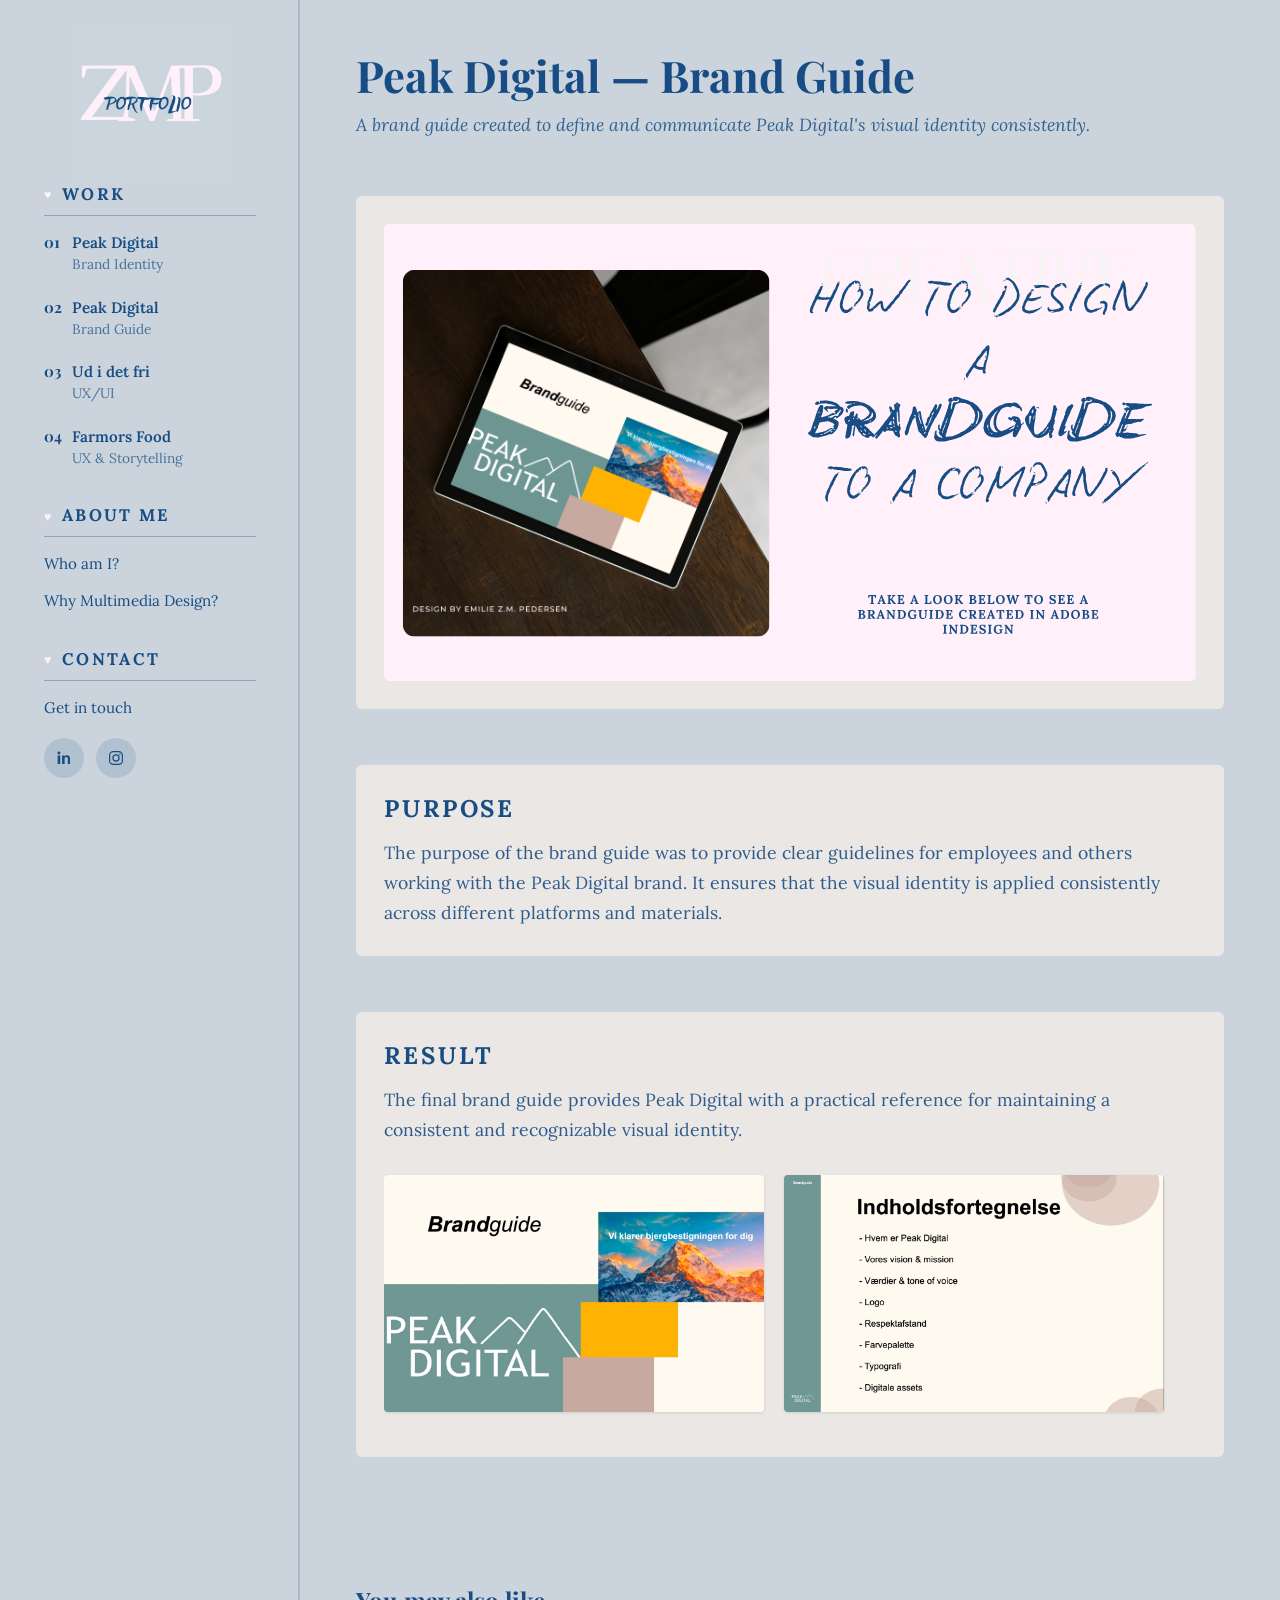
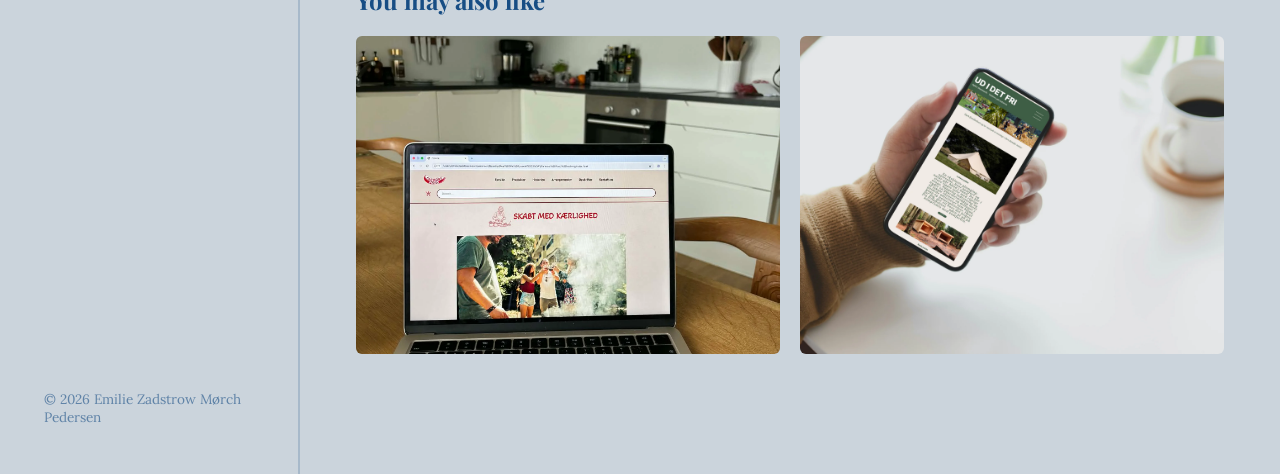
==== brandguide.html @ bf33ad0a "brandguide ændringer" ====
<!DOCTYPE html>
<html lang="da">
<head>
<meta charset="UTF-8">
<meta name="viewport" content="width=device-width, initial-scale=1.0">
<title>Peak Digital — Brand Guide — Emilie Zadstrow Mørch Pedersen</title>
<link rel="preconnect" href="https://fonts.googleapis.com">
<link rel="preconnect" href="https://fonts.gstatic.com" crossorigin>
<link href="https://fonts.googleapis.com/css2?family=Playfair+Display:ital,wght@0,500;0,600;0,700;1,500&family=Lora:ital,wght@0,400;0,500;0,600;0,700;1,400&display=swap" rel="stylesheet">
<link rel="stylesheet" href="css/style.css">
</head>
<body class="no-js">

<div class="layout">

  <!-- SIDEBAR -->
  <aside class="sidebar">
    <a href="index.html" class="brand" aria-label="Til forsiden">
      <img src="img/logo1.webp?v=1" alt="">
    </a>

    <nav aria-label="Hovednavigation">
      <div class="nav-group">
        <div class="nav-label">WORK</div>
        <ul class="nav-links">
          <li><a href="Peak.html"><span class="nav-project"><span class="nav-project-name">Peak Digital</span><span class="nav-project-type">Brand Identity</span></span></a></li>
          <li><a href="brandguide.html"><span class="nav-project"><span class="nav-project-name">Peak Digital</span><span class="nav-project-type">Brand Guide</span></span></a></li>
          <li><a href="stay.html"><span class="nav-project"><span class="nav-project-name">Ud i det fri</span><span class="nav-project-type">UX/UI</span></span></a></li>
          <li><a href="food.html"><span class="nav-project"><span class="nav-project-name">Farmors Food</span><span class="nav-project-type">UX &amp; Storytelling</span></span></a></li>
        </ul>
      </div>

      <div class="nav-group">
        <div class="nav-label">ABOUT ME</div>
        <ul class="nav-links">
          <li><a href="who.html">Who am I?</a></li>
          <li><a href="why.html">Why Multimedia Design?</a></li>
        </ul>
      </div>

      <div class="nav-group">
        <div class="nav-label">CONTACT</div>
        <ul class="nav-links">
          <li><a href="contact.html">Get in touch</a></li>
        </ul>
        <div class="social-links">
          <a class="social-icon" href="https://www.linkedin.com/in/emilie-zadstrow-m%C3%B8rch-pedersen-924237338/" target="_blank" rel="noopener noreferrer" aria-label="LinkedIn">
            <svg viewBox="0 0 24 24" width="18" height="18" fill="none" aria-hidden="true">
              <path d="M6.94 8.5H3.56V20h3.38V8.5ZM5.25 3.4a1.96 1.96 0 1 0 0 3.92 1.96 1.96 0 0 0 0-3.92ZM20.44 20h-3.37v-5.97c0-1.42-.03-3.25-1.98-3.25-1.98 0-2.29 1.55-2.29 3.15V20H9.44V8.5h3.24v1.57h.05c.45-.85 1.55-1.75 3.2-1.75 3.43 0 4.06 2.26 4.06 5.2V20Z" fill="currentColor"/>
            </svg>
          </a>
          <a class="social-icon" href="https://www.instagram.com/emiliezmpedersen/" target="_blank" rel="noopener noreferrer" aria-label="Instagram">
            <svg viewBox="0 0 24 24" width="18" height="18" fill="none" aria-hidden="true">
              <rect x="3.5" y="3.5" width="17" height="17" rx="5" stroke="currentColor" stroke-width="1.6"/>
              <circle cx="12" cy="12" r="4.1" stroke="currentColor" stroke-width="1.6"/>
              <circle cx="17.1" cy="6.9" r="1.05" fill="currentColor"/>
            </svg>
          </a>
        </div>
      </div>
    </nav>

    <div class="sidebar-footer">© 2026 Emilie Zadstrow Mørch Pedersen</div>
  </aside>

  <!-- MAIN -->
  <main class="main main--case main--case-wide main--brandguide">

    <!-- HEADER -->
    <header class="case-header">
      <h1>Peak Digital — Brand Guide</h1>
      <p class="case-subtitle">A brand guide created to define and communicate Peak Digital's visual identity consistently.</p>
    </header>

    <section class="case-hero-box case-brandguide-project-box">
      <img class="case-full-image case-brandguide-project-image" src="img/brand.svg" alt="Oversigt over brandguiden for Peak Digital" decoding="async">
    </section>

    <!-- PURPOSE -->
    <section class="case-block case-hero-box case-brandguide-purpose-box">
      <span class="case-eyebrow">PURPOSE</span>
      <p class="case-block-text">The purpose of the brand guide was to provide clear guidelines for employees and others working with the Peak Digital brand. It ensures that the visual identity is applied consistently across different platforms and materials.</p>
    </section>

    <!-- SLIDE GRID -->
    <div class="case-block case-hero-box case-slide-scroller-wrap">
      <span class="case-eyebrow">RESULT</span>
      <p class="case-block-text">The final brand guide provides Peak Digital with a practical reference for maintaining a consistent and recognizable visual identity.</p>
      <div class="case-slide-scroller">
        <span class="case-slide-scroller-hint" aria-hidden="true">Bladr igennem →</span>
        <section class="case-slide-grid" aria-label="Brand Guide pages" tabindex="0">
          <img src="img/forside-opt.webp" alt="Brand Guide, forside">
          <img src="img/1-opt.webp" alt="Brand Guide, indholdsfortegnelse">
          <img src="img/2-opt.webp" alt="Brand Guide, side 2">
          <img src="img/3-opt.webp" alt="Brand Guide, hvem er Peak Digital">
          <img src="img/4-opt.webp" alt="Brand Guide, side 4">
          <img src="img/5-opt.webp" alt="Brand Guide, vision og mission">
          <img src="img/6-opt.webp" alt="Brand Guide, værdier og tone of voice">
          <img src="img/7-opt.webp" alt="Brand Guide, logo">
          <img src="img/8-opt.webp" alt="Brand Guide, udgaver af logo">
          <img src="img/9-opt.webp" alt="Brand Guide, respektafstand og logo på fotos">
          <img src="img/10-opt.webp" alt="Brand Guide, side 10">
          <img src="img/11-opt.webp" alt="Brand Guide, farvepalette">
          <img src="img/12-opt.webp" alt="Brand Guide, typografi og eksempler">
          <img src="img/13-opt.webp" alt="Brand Guide, digitale assets">
        </section>
      </div>
    </div>

    <!-- YOU MAY ALSO LIKE -->
    <section class="case-related">
      <h2>You may also like</h2>
      <div class="gallery gallery--related">
        <a class="gallery-item" href="index.html#farmors">
          <img src="img/farmors-laptop.webp" alt="Farmors Food hjemmeside, vist på laptop">
          <span class="gallery-overlay"></span>
          <span class="gallery-overlay-text">
            <span class="gallery-year">2026</span>
            <span class="gallery-title">Farmors Food — UX & Storytelling</span>
          </span>
        </a>

        <a class="gallery-item" href="index.html#staycation">
          <img src="img/staycation-phone.webp" alt="Ud i det fri hjemmeside, vist på telefon">
          <span class="gallery-overlay"></span>
          <span class="gallery-overlay-text">
            <span class="gallery-year">2026</span>
            <span class="gallery-title">Ud i det fri — UX/UI</span>
          </span>
        </a>
      </div>
    </section>

  </main>
</div>

<a class="back-to-top" href="#" aria-label="Tilbage til toppen">
  <span class="back-to-top__heart" aria-hidden="true">♥</span>
  <span class="back-to-top__arrow" aria-hidden="true">↑</span>
</a>
<script src="js/script.js" defer></script>

</body>
</html>
---- css/style.css ----
@charset "UTF-8";
:root {
  --blue-grey: #CBD4DC;
  --pink: #FFF0F9;
  --navy: #174D84;
  --sky: #ebe7e4;
  --ink: #12314f;
}

* {
  margin: 0;
  padding: 0;
  box-sizing: border-box;
}

html {
  scroll-behavior: smooth;
}

body {
  font-family: "Lora", serif;
  color: var(--navy);
  background: var(--blue-grey);
  -webkit-font-smoothing: antialiased;
}

p {
  text-align: left;
}

a {
  color: inherit;
  text-decoration: none;
}

.back-to-top {
  position: fixed;
  right: 28px;
  bottom: 28px;
  width: 54px;
  height: 54px;
  display: grid;
  place-items: center;
  z-index: 10;
  opacity: 0;
  visibility: hidden;
  pointer-events: none;
  transform: translateY(10px);
  transition: opacity 0.2s ease, visibility 0.2s ease, transform 0.18s ease;
}
.back-to-top.is-visible {
  opacity: 1;
  visibility: visible;
  pointer-events: auto;
  transform: translateY(0);
}
.back-to-top__heart {
  position: absolute;
  color: var(--pink);
  font-size: 3.7rem;
  line-height: 1;
  transform: scaleX(1.18);
  filter: drop-shadow(0 3px 5px rgba(23, 77, 132, 0.2));
}
.back-to-top__arrow {
  position: relative;
  color: var(--navy);
  font-family: "Lora", serif;
  font-size: 1.7rem;
  font-weight: 800;
  line-height: 1;
}
.back-to-top.is-visible:hover, .back-to-top.is-visible:focus-visible {
  transform: translateY(-4px) scale(1.06);
}
.back-to-top:focus-visible {
  outline: 2px solid var(--navy);
  outline-offset: 3px;
  border-radius: 50%;
}
@media (max-width: 600px) {
  .back-to-top {
    right: 18px;
    bottom: 18px;
  }
}

.back-to-top--contact-mobile {
  display: none;
}

@media (prefers-reduced-motion: reduce) {
  html {
    scroll-behavior: auto;
  }
  .back-to-top {
    transition: none;
  }
  .sidebar .brand img[src$="logo.svg"] {
    animation: none;
  }
}
.layout {
  display: grid;
  grid-template-columns: 300px 1fr;
  min-height: 100vh;
}

.sidebar {
  background: var(--blue-grey);
  padding: 24px 44px 48px;
  position: relative;
  overflow: visible;
  display: flex;
  flex-direction: column;
}
.sidebar::before, .sidebar::after {
  content: "";
  position: absolute;
  top: 0;
  bottom: 0;
  right: 0;
  width: 2px;
}
.sidebar::before {
  background: rgba(23, 77, 132, 0.2);
}
.sidebar::after {
  background: var(--pink);
  transform: scaleY(var(--navigation-progress, 0));
  transform-origin: top;
}
.sidebar .brand {
  font-family: "Playfair Display", serif;
  font-weight: 800;
  font-size: 2.6rem;
  letter-spacing: 0.01em;
  line-height: 1.1;
  margin-bottom: 4px;
}
.sidebar .brand img,
.sidebar .brand .brand-logo-still {
  display: block;
  width: 155px;
  height: auto;
  margin: 0 auto;
}
.sidebar .brand img[src$="logo.svg"] {
  animation: logo-reveal 0.8s cubic-bezier(0.22, 1, 0.36, 1) both;
}
.sidebar .nav-group {
  margin-bottom: 36px;
}
.sidebar .nav-label {
  font-family: "Lora", serif;
  font-size: 1.05rem;
  letter-spacing: 0.14em;
  font-weight: 700;
  color: var(--navy);
  padding-bottom: 10px;
  margin-bottom: 16px;
  border-bottom: 1px solid rgba(23, 77, 132, 0.35);
}
.sidebar .nav-label::before {
  content: "♥";
  color: var(--pink);
  font-size: 0.75em;
  margin-right: 8px;
  vertical-align: 0.05em;
}
.sidebar .nav-links {
  list-style: none;
  display: flex;
  flex-direction: column;
  gap: 16px;
}
.sidebar .nav-links a {
  font-size: 0.95rem;
  line-height: 1.4;
  color: var(--navy);
  transition: color 0.15s ease, padding-left 0.15s ease;
  display: inline-block;
}
.sidebar .nav-links a:hover, .sidebar .nav-links a:focus-visible {
  color: var(--pink);
  padding-left: 4px;
}
.sidebar .nav-links a:focus-visible {
  outline: 2px solid var(--navy);
  outline-offset: 3px;
}
.sidebar .nav-group:first-child .nav-links {
  counter-reset: work-item;
  gap: 22px;
}
.sidebar .nav-group:first-child .nav-links li {
  counter-increment: work-item;
}
.sidebar .nav-group:first-child .nav-links a {
  display: grid;
  grid-template-columns: 2ch 1fr;
  gap: 10px;
}
.sidebar .nav-group:first-child .nav-links a::before {
  content: counter(work-item, decimal-leading-zero);
  font-family: "Playfair Display", serif;
  font-weight: 700;
}
.sidebar .nav-group:first-child .nav-links .nav-project {
  display: flex;
  flex-direction: column;
  min-width: 0;
}
.sidebar .nav-group:first-child .nav-links .nav-project-name {
  font-weight: 600;
}
.sidebar .nav-group:first-child .nav-links .nav-project-type {
  margin-top: 2px;
  font-size: 0.86rem;
  font-weight: 400;
  opacity: 0.72;
}
.sidebar .social-links {
  display: flex;
  gap: 12px;
  margin-top: 20px;
}
.sidebar .social-icon {
  width: 40px;
  height: 40px;
  border-radius: 50%;
  background: rgba(23, 77, 132, 0.14);
  color: var(--navy);
  display: flex;
  align-items: center;
  justify-content: center;
  transition: background 0.15s ease, color 0.15s ease, transform 0.15s ease;
}
.sidebar .social-icon:hover, .sidebar .social-icon:focus-visible {
  background: rgba(23, 77, 132, 0.24);
  color: var(--pink);
  transform: translateY(-2px);
}
.sidebar .social-icon:focus-visible {
  outline: 2px solid var(--navy);
  outline-offset: 2px;
}
.sidebar .sidebar-footer {
  margin-top: auto;
  padding-top: 24px;
  font-size: 0.85rem;
  color: rgba(23, 77, 132, 0.6);
}

@keyframes logo-reveal {
  from {
    opacity: 0;
    transform: translateY(-10px) scale(0.94);
  }
  to {
    opacity: 1;
    transform: translateY(0) scale(1);
  }
}
.main {
  padding: 48px 56px 96px;
}

.menu-toggle {
  display: none;
}

.sidebar nav[hidden] {
  display: none !important;
}

@media (max-width: 900px) {
  .layout {
    grid-template-columns: 1fr;
  }
  .back-to-top--contact-mobile {
    display: flex;
  }
  .sidebar {
    position: relative;
    height: auto;
    padding: 40px 32px;
  }
  .sidebar .brand {
    font-size: 2.1rem;
  }
  .sidebar .menu-toggle {
    display: flex;
    position: absolute;
    top: 28px;
    right: 28px;
    width: 68px;
    height: 62px;
    padding: 0;
    border: 0;
    background: transparent;
    flex-direction: column;
    justify-content: center;
    gap: 5px;
    cursor: pointer;
  }
  .sidebar .menu-toggle::before {
    content: "♥";
    position: absolute;
    inset: 50% auto auto 50%;
    color: var(--pink);
    font-family: "Lora", serif;
    font-weight: 400;
    font-size: 4rem;
    line-height: 1;
    transform: translate(-50%, -50%) scaleX(1.18);
    transition: color 0.2s ease;
  }
  .sidebar .menu-toggle span {
    position: relative;
    top: -3px;
    z-index: 1;
    display: block;
    width: 28px;
    height: 2px;
    margin: 0 auto;
    background: var(--navy);
    transition: transform 0.2s ease, opacity 0.2s ease, background 0.2s ease;
  }
  .sidebar .menu-toggle:hover::before, .sidebar .menu-toggle:focus-visible::before {
    color: var(--navy);
  }
  .sidebar .menu-toggle:hover span, .sidebar .menu-toggle:focus-visible span {
    background: var(--pink);
  }
  .sidebar .menu-toggle:focus-visible {
    outline: 2px solid var(--pink);
    outline-offset: 3px;
  }
  .sidebar.is-menu-open .menu-toggle span:first-child {
    transform: translateY(7px) rotate(45deg);
  }
  .sidebar.is-menu-open .menu-toggle span:nth-child(2) {
    opacity: 0;
  }
  .sidebar.is-menu-open .menu-toggle span:last-child {
    transform: translateY(-7px) rotate(-45deg);
  }
  .sidebar nav {
    padding-top: 28px;
  }
  .main {
    padding: 32px 24px 72px;
  }
  .sidebar::before,
  .sidebar::after {
    display: none;
  }
}
.gallery {
  display: grid;
  grid-template-columns: 1fr 1fr;
  gap: 20px;
  margin-top: 20px;
}
@media (max-width: 560px) {
  .gallery {
    grid-template-columns: 1fr;
  }
}

.gallery-item {
  position: relative;
  border-radius: 6px;
  overflow: hidden;
  aspect-ratio: 4/3;
  background: var(--sky);
  display: block;
}
.gallery-item:focus-visible {
  outline: 3px solid var(--navy);
  outline-offset: 2px;
}
.gallery-item img {
  width: 100%;
  height: 100%;
  -o-object-fit: cover;
     object-fit: cover;
  display: block;
  transition: transform 0.35s ease;
}
.gallery-item:hover img, .gallery-item:focus-visible img {
  transform: scale(1.035);
}
.gallery-item .gallery-overlay {
  position: absolute;
  inset: 0;
  background: rgba(23, 77, 132, 0.62);
  opacity: 0;
  transition: opacity 0.25s ease;
}
.gallery-item .gallery-overlay-text {
  position: absolute;
  top: 40px;
  left: 36px;
  right: 36px;
  display: flex;
  flex-direction: column;
  gap: 8px;
  color: #fff;
  opacity: 0;
  transform: translateY(6px);
  transition: opacity 0.25s ease, transform 0.25s ease, color 0.25s ease;
}
.gallery-item:hover .gallery-overlay, .gallery-item:focus-visible .gallery-overlay {
  opacity: 1;
}
.gallery-item:hover .gallery-overlay-text, .gallery-item:focus-visible .gallery-overlay-text {
  opacity: 1;
  transform: translateY(0);
  color: var(--pink);
}
.gallery-item:hover .gallery-overlay-text .gallery-title, .gallery-item:focus-visible .gallery-overlay-text .gallery-title {
  font-weight: 700;
  font-size: clamp(1.6rem, 2.6vw, 2.25rem);
}
.gallery-item .gallery-caption {
  position: absolute;
  left: 0;
  right: 0;
  bottom: 0;
  padding: 16px 18px;
  background: linear-gradient(to top, rgba(18, 49, 79, 0.72), rgba(18, 49, 79, 0));
  color: #fff;
  font-family: "Lora", serif;
  font-size: 0.95rem;
  opacity: 0;
  transform: translateY(6px);
  transition: opacity 0.25s ease, transform 0.25s ease;
}
.gallery-item:hover .gallery-caption, .gallery-item:focus-visible .gallery-caption {
  opacity: 1;
  transform: translateY(0);
}

#peak-identity img {
  transform: scale(1.48);
  transform-origin: left 43%;
}

#peak-identity:hover img,
#peak-identity:focus-visible img {
  transform: scale(1.53);
}

@media (max-width: 560px) {
  #peak-identity img {
    transform: scale(1.36);
  }
  #peak-identity:hover img,
  #peak-identity:focus-visible img {
    transform: scale(1.41);
  }
}
.gallery-year {
  font-family: "Lora", serif;
  font-style: italic;
  font-size: clamp(1.05rem, 1.5vw, 1.25rem);
  letter-spacing: 0.02em;
  opacity: 0.9;
}

.gallery-number {
  font-family: "Playfair Display", serif;
  font-size: clamp(2.5rem, 4.4vw, 3.8rem);
  font-weight: 700;
  line-height: 1;
  margin-bottom: 4px;
}

.gallery-title {
  font-family: "Playfair Display", serif;
  font-weight: 600;
  font-size: clamp(1.6rem, 2.6vw, 2.25rem);
  line-height: 1.25;
}

.gallery-title--split {
  display: flex;
  flex-direction: column;
  gap: 2px;
}

@media (prefers-reduced-motion: reduce) {
  .gallery-item img,
  .gallery-caption,
  .gallery-overlay,
  .gallery-overlay-text {
    transition: none;
  }
}
.hero {
  background: var(--sky);
  padding: 44px 48px 52px;
  border-radius: 6px;
  display: flex;
  flex-direction: column;
  align-items: center;
  text-align: left;
}
@media (max-width: 900px) {
  .hero {
    padding: 36px 28px 40px;
  }
}
.hero h1 {
  align-self: flex-start;
  font-family: "Playfair Display", serif;
  font-weight: 700;
  font-size: clamp(1.9rem, 3.4vw, 3.05rem);
  line-height: 1.18;
  letter-spacing: 0.01em;
  max-width: 820px;
  margin-bottom: 22px;
}
.hero p {
  align-self: flex-start;
  font-family: "Lora", serif;
  font-size: 1.1rem;
  line-height: 1.7;
  max-width: 560px;
  color: var(--navy);
}
.hero p em {
  font-style: italic;
  font-weight: 600;
}

.hero-photo {
  width: 220px;
  height: 150px;
  border-radius: 10px;
  overflow: hidden;
  margin-bottom: 26px;
  box-shadow: 0 6px 18px rgba(23, 77, 132, 0.12);
}
.hero-photo img {
  width: 100%;
  height: 100%;
  -o-object-fit: cover;
     object-fit: cover;
  display: block;
}
@media (max-width: 560px) {
  .hero-photo {
    width: 170px;
    height: 120px;
  }
}

.hero--image {
  padding: 0;
  overflow: hidden;
  display: block;
}
.hero--image img {
  width: 100%;
  height: auto;
  display: block;
}

.main--case {
  max-width: 1180px;
  margin: 0 auto;
}

.main--peak .case-subtitle {
  font-style: italic;
  max-width: none;
}
.main--peak .case-copy p {
  max-width: none;
}
.main--peak .case-full-image {
  max-height: 560px;
}
.main--peak .case-medium-image {
  max-width: 360px;
}
.main--peak .case-triple-grid img {
  max-height: 300px;
}
.main--peak .case-double-grid img {
  max-height: 420px;
}

.case-peak-final-mockup {
  height: clamp(340px, 45vw, 500px);
  overflow: hidden;
  border-radius: 6px;
}
.case-peak-final-mockup .case-full-image {
  width: 100%;
  height: 100%;
  max-height: none;
  -o-object-fit: cover;
     object-fit: cover;
  -o-object-position: center 62%;
     object-position: center 62%;
  transform: scale(1.35);
  transform-origin: center 62%;
}

.case-full-image.case-peak-project-image {
  display: block;
  width: 100%;
  height: auto;
  max-width: none;
  max-height: none;
  -o-object-fit: contain;
     object-fit: contain;
  margin-bottom: 56px;
}

.main--peak .case-peak-final-prototype-image {
  height: auto;
  max-height: none;
  -o-object-fit: contain;
     object-fit: contain;
}

.case-peak-moodboard-box .case-full-image {
  background: transparent;
  padding: 0;
  width: 100%;
  height: auto;
  max-height: none;
}

.case-peak-logo-box .case-full-image,
.case-peak-logo-box .case-medium-image {
  background: transparent;
  padding: 0;
}

.main--peak > .case-section {
  background: var(--sky);
  border: 1px solid rgba(23, 77, 132, 0.08);
  border-radius: 6px;
  padding: 20px;
  margin-bottom: 56px;
}

.main--case.main--peak > :is(.case-hero-box, .case-section) .case-full-image,
.main--case.main--peak > :is(.case-hero-box, .case-section) .case-double-grid,
.main--case.main--peak > :is(.case-hero-box, .case-section) .case-triple-grid {
  background: transparent;
  padding: 0;
}

.main--peak > .case-section .case-double-grid {
  grid-template-columns: 1fr;
  gap: 20px;
}
.main--peak > .case-section .case-double-grid img {
  height: auto;
  max-height: none;
  -o-object-fit: contain;
     object-fit: contain;
}

.main--peak > .case-section .case-triple-grid {
  grid-template-columns: 1fr;
  gap: 20px;
}
.main--peak > .case-section .case-triple-grid img {
  height: auto;
  max-height: none;
  -o-object-fit: contain;
     object-fit: contain;
}

.main--peak > .case-hero-box {
  margin-bottom: 56px;
  content-visibility: auto;
}

.main--peak > .case-section {
  content-visibility: auto;
}

.case-soft-box {
  margin-bottom: 56px;
}

.case-hero-box .case-subheading,
.case-section .case-subheading {
  margin-top: 0;
}

.main--stay .case-subtitle {
  font-style: italic;
  max-width: none;
}
.main--stay .case-copy {
  gap: 18px;
  margin-bottom: 36px;
}
.main--stay .case-copy p,
.main--stay .case-block-text {
  max-width: none;
}

.main--stay .case-stay-project-image {
  width: 100%;
  height: auto;
  max-height: none;
  -o-object-fit: contain;
     object-fit: contain;
}

.main--stay .case-stay-result-image {
  width: 100%;
  height: auto;
  max-height: none;
  -o-object-fit: contain;
     object-fit: contain;
}

.main--stay .case-stay-sketches-box .case-double-grid {
  grid-template-columns: 1fr;
  gap: 20px;
}
.main--stay .case-stay-sketches-box .case-double-grid img {
  height: auto;
  max-height: none;
  -o-object-fit: contain;
     object-fit: contain;
}

.main--stay > .case-copy,
.main--stay > .case-block {
  box-sizing: border-box;
  background: var(--sky);
  border: 1px solid rgba(23, 77, 132, 0.08);
  border-radius: 6px;
  padding: 20px;
  margin-bottom: 56px;
}
.main--stay > .case-copy .case-subheading:first-child,
.main--stay > .case-block .case-subheading:first-child {
  margin-top: 0;
}

.main--stay .case-soft-box {
  background: transparent;
  padding: 0;
  margin-bottom: 0;
}

.main--food .case-subtitle {
  font-style: italic;
  max-width: none;
}

.main--food .case-full-image,
.main--food .case-double-grid,
.main--food .case-triple-grid {
  box-sizing: border-box;
  background: var(--sky);
  padding: 16px;
  border-radius: 6px;
}

.main--food .case-food-project-image {
  background: transparent;
  padding: 0;
}

.main--food .case-food-research-box .case-full-image {
  background: transparent;
  padding: 0;
}

.main--food .case-food-moodboard-box .case-double-grid {
  background: transparent;
  padding: 0;
  grid-template-columns: 1fr;
  gap: 20px;
}
.main--food .case-food-moodboard-box .case-double-grid img {
  width: 100%;
  height: auto;
  max-height: none;
  -o-object-fit: contain;
     object-fit: contain;
}

.main--food .case-food-sketches-box .case-double-grid {
  background: transparent;
  padding: 0;
  grid-template-columns: 1fr;
  gap: 20px;
}
.main--food .case-food-sketches-box .case-double-grid img {
  width: 100%;
  height: auto;
  max-height: none;
  -o-object-fit: contain;
     object-fit: contain;
}

.main--food .case-food-prototype-box .case-full-image {
  background: transparent;
  padding: 0;
}

.main--food .case-food-bag-frame {
  height: 320px;
  overflow: hidden;
  border-radius: 6px;
}
.main--food .case-food-bag-frame img {
  width: 100%;
  height: 100%;
  max-height: none;
  -o-object-fit: cover;
     object-fit: cover;
  -o-object-position: center 54%;
     object-position: center 54%;
  transform: scale(1.4);
}

.main--case:not(.main--food) .case-full-image,
.main--case:not(.main--food) .case-medium-image,
.main--case:not(.main--food) .case-double-grid:not(.case-soft-box),
.main--case:not(.main--food) .case-triple-grid,
.main--case:not(.main--food) .case-slide-grid {
  box-sizing: border-box;
  background: var(--sky);
  padding: 16px;
  border-radius: 6px;
}

.who-photo-grid {
  box-sizing: border-box;
  background: var(--sky);
  padding: 16px;
  border-radius: 10px;
}

.case-peak-final-mockup .case-full-image {
  background: transparent;
  padding: 0;
}

.main--food .case-copy p,
.main--food .case-block-text {
  max-width: none;
}
.main--food .case-full-image,
.main--food .case-double-grid img,
.main--food .case-triple-grid img {
  height: auto;
  max-height: none;
  -o-object-fit: contain;
     object-fit: contain;
}

.main--food > .case-block {
  content-visibility: auto;
}

.main--brandguide .case-subtitle {
  font-style: italic;
  max-width: none;
}

.main--brandguide .case-brandguide-purpose-box .case-block-text {
  width: 100%;
  max-width: none;
}

.main--brandguide .case-brandguide-project-image {
  width: 100%;
  height: auto;
  max-height: none;
  -o-object-fit: contain;
     object-fit: contain;
}

.main--brandguide .case-slide-grid {
  grid-template-columns: none;
  grid-auto-flow: column;
  grid-auto-columns: calc((100% - 20px) / 2);
  gap: 20px;
  overflow-x: auto;
  overscroll-behavior-inline: contain;
  scroll-snap-type: inline mandatory;
  padding-bottom: 16px;
  scrollbar-color: var(--navy) transparent;
}
.main--brandguide .case-slide-grid img {
  scroll-snap-align: start;
}
@media (max-width: 700px) {
  .main--brandguide .case-slide-grid {
    grid-template-columns: none;
    grid-auto-columns: 88%;
  }
}

.case-slide-scroller-wrap {
  box-sizing: border-box;
  width: 100%;
  padding: 28px;
  margin-bottom: 56px;
  border-radius: 6px;
  background: var(--sky);
}
.case-slide-scroller-wrap > * {
  margin: 0;
}
.case-slide-scroller-wrap > * + * {
  margin-top: 14px;
}
.case-slide-scroller-wrap .case-block-text {
  width: 100%;
  max-width: none;
}
.case-slide-scroller-wrap .case-slide-scroller {
  position: relative;
  margin-top: 32px;
}
.case-slide-scroller-wrap .case-slide-grid {
  margin-bottom: 0;
}
.case-slide-scroller-wrap .case-slide-scroller:hover .case-slide-scroller-hint,
.case-slide-scroller-wrap .case-slide-scroller:focus-within .case-slide-scroller-hint {
  opacity: 1;
  transform: translateY(0);
}
@media (max-width: 700px) {
  .case-slide-scroller-wrap {
    padding: 20px;
  }
}

.case-slide-scroller-hint {
  position: absolute;
  top: 16px;
  right: 16px;
  z-index: 3;
  padding: 10px 16px;
  border-radius: 999px;
  background: var(--pink);
  color: var(--navy);
  font-family: "Lora", serif;
  font-size: 0.95rem;
  font-weight: 700;
  pointer-events: none;
  opacity: 0;
  transform: translateY(-6px);
  transition: opacity 0.2s ease, transform 0.2s ease;
}

.case-full-image.case-persona-image {
  max-height: none;
  -o-object-fit: contain;
     object-fit: contain;
}

.case-full-image.case-moodboard-image {
  max-height: none;
  -o-object-fit: contain;
     object-fit: contain;
}

.case-full-image.case-wireframe-image {
  max-height: none;
  -o-object-fit: contain;
     object-fit: contain;
}

.case-full-image.case-stay-mockup-image,
.case-full-image.case-stay-post-image {
  max-height: none;
  -o-object-fit: contain;
     object-fit: contain;
}

.case-soft-box {
  background: var(--sky);
  padding: 16px;
  border-radius: 6px;
}

.main--case-wide {
  max-width: 1180px;
  margin: 0 auto;
}

.case-header {
  text-align: left;
  padding-top: 0;
  margin-bottom: 56px;
}
.case-header h1 {
  font-family: "Playfair Display", serif;
  font-weight: 700;
  font-size: clamp(1.9rem, 3vw, 2.5rem);
  line-height: 1.25;
  margin-bottom: 8px;
}

.case-eyebrow {
  display: block;
  text-align: left;
  font-family: "Lora", serif;
  letter-spacing: 0.12em;
  font-weight: 700;
  font-size: 1.15rem;
  text-transform: uppercase;
  color: var(--navy);
  margin: 36px 0 14px;
}

.case-subtitle {
  font-family: "Lora", serif;
  font-size: 1.1rem;
  line-height: 1.7;
  max-width: 480px;
  margin: 0;
  color: rgba(23, 77, 132, 0.85);
}

.case-copy {
  display: flex;
  flex-direction: column;
  gap: 10px;
  margin-bottom: 8px;
  text-align: left;
}
.case-copy p {
  font-family: "Lora", serif;
  font-size: 1.1rem;
  line-height: 1.7;
  color: rgba(23, 77, 132, 0.9);
  max-width: 560px;
  margin: 0;
}

.case-section {
  margin-bottom: 28px;
}
.case-section p {
  font-family: "Lora", serif;
  font-size: 1.1rem;
  line-height: 1.7;
  color: rgba(23, 77, 132, 0.9);
  margin-bottom: 14px;
}
.case-section--center {
  display: flex;
  justify-content: center;
}

.case-full-image {
  width: 100%;
  max-height: 420px;
  -o-object-fit: cover;
     object-fit: cover;
  border-radius: 6px;
  display: block;
}

.case-medium-image {
  max-width: 260px;
  width: 100%;
  border-radius: 6px;
  display: block;
}

.case-triple-grid {
  display: grid;
  grid-template-columns: repeat(3, 1fr);
  gap: 12px;
}
.case-triple-grid img {
  width: 100%;
  max-height: 220px;
  -o-object-fit: cover;
     object-fit: cover;
  border-radius: 6px;
  display: block;
}
@media (max-width: 700px) {
  .case-triple-grid {
    grid-template-columns: 1fr;
  }
}

.case-double-grid {
  display: grid;
  grid-template-columns: 1fr 1fr;
  gap: 12px;
}
.case-double-grid img {
  width: 100%;
  max-height: 320px;
  -o-object-fit: cover;
     object-fit: cover;
  border-radius: 6px;
  display: block;
}
@media (max-width: 700px) {
  .case-double-grid {
    grid-template-columns: 1fr;
  }
}

.case-hero-box {
  background: var(--sky);
  border-radius: 6px;
  padding: 14px;
  margin-bottom: 8px;
}

.case-slide-grid {
  display: grid;
  grid-template-columns: 1fr 1fr;
  gap: 20px;
  margin-bottom: 32px;
}
.case-slide-grid img {
  width: 100%;
  height: auto;
  border-radius: 4px;
  display: block;
  box-shadow: 0 1px 3px rgba(23, 77, 132, 0.15);
  opacity: 0;
  transform: translateY(28px) scale(0.94);
  transition: opacity 0.9s ease, transform 0.9s cubic-bezier(0.34, 1.56, 0.64, 1);
}
.case-slide-grid img.is-visible {
  opacity: 1;
  transform: translateY(0) scale(1);
}
@media (max-width: 700px) {
  .case-slide-grid {
    grid-template-columns: 1fr;
  }
}

@media (prefers-reduced-motion: reduce) {
  .case-slide-grid img {
    opacity: 1;
    transform: none;
    transition: none;
  }
}
.no-js .case-slide-grid img {
  opacity: 1;
  transform: none;
}

.case-block {
  margin-bottom: 72px;
}
.case-block:last-of-type {
  margin-bottom: 52px;
}
.case-block .case-eyebrow {
  margin-top: 0;
}
.case-block .case-full-image + .case-full-image {
  margin-top: 20px;
}

.case-block-text {
  font-family: "Lora", serif;
  font-size: 1.1rem;
  line-height: 1.7;
  color: rgba(23, 77, 132, 0.9);
  text-align: left;
  max-width: 600px;
  margin: 0 0 14px;
}

.case-subheading {
  text-align: left;
  font-family: "Lora", serif;
  font-weight: 700;
  font-size: 1.15rem;
  color: var(--navy);
  margin: 26px 0 8px;
}

.main--case .case-header h1 {
  font-size: clamp(2.1rem, 3.4vw, 2.8rem);
}

.main--case :is(.case-eyebrow, .case-subheading, .case-related h2) {
  font-size: 1.5rem;
  line-height: 1.3;
}

.main--case > :is(.case-peak-project-box,
.case-stay-project-box,
.case-hero-box,
.case-section,
.case-copy,
.case-block,
.case-slide-grid) {
  box-sizing: border-box;
  width: 100%;
  background: var(--sky);
  border-radius: 6px;
  padding: 28px;
  margin-bottom: 56px;
}

.main--case.main--brandguide > .case-slide-grid {
  padding: 28px;
}

.main--case > .case-copy {
  gap: 0;
}

.main--case > :is(.case-hero-box, .case-section, .case-copy, .case-block) > p {
  font-size: 1.1rem;
  line-height: 1.7;
}

.main--case > :is(.case-peak-project-box,
.case-stay-project-box,
.case-hero-box,
.case-section,
.case-copy,
.case-block) > * {
  margin: 0;
}
.main--case > :is(.case-peak-project-box,
.case-stay-project-box,
.case-hero-box,
.case-section,
.case-copy,
.case-block) > * + * {
  margin-top: 14px;
}
.main--case > :is(.case-peak-project-box,
.case-stay-project-box,
.case-hero-box,
.case-section,
.case-copy,
.case-block) > :is(.case-full-image, .case-medium-image, .case-double-grid, .case-triple-grid, .case-section--center, .case-peak-final-mockup) + :is(.case-full-image, .case-medium-image, .case-double-grid, .case-triple-grid, .case-section--center, .case-peak-final-mockup) {
  margin-top: 20px;
}
.main--case > :is(.case-peak-project-box,
.case-stay-project-box,
.case-hero-box,
.case-section,
.case-copy,
.case-block) > :is(.case-subheading, .case-eyebrow, p) + :is(.case-full-image, .case-medium-image, .case-double-grid, .case-triple-grid, .case-section--center, .case-peak-final-mockup),
.main--case > :is(.case-peak-project-box,
.case-stay-project-box,
.case-hero-box,
.case-section,
.case-copy,
.case-block) > :is(.case-full-image, .case-medium-image, .case-double-grid, .case-triple-grid, .case-section--center, .case-peak-final-mockup) + :is(.case-subheading, .case-eyebrow, p) {
  margin-top: 32px;
}
.main--case > :is(.case-peak-project-box,
.case-stay-project-box,
.case-hero-box,
.case-section,
.case-copy,
.case-block) :is(.case-full-image, .case-medium-image, .case-double-grid, .case-triple-grid) {
  background: transparent;
  padding: 0;
}

.main--food .case-food-final-prototype-box > .case-subheading {
  font-size: 1.1rem;
  line-height: 1.7;
}
.main--food .case-food-final-prototype-box > .case-subheading + :is(.case-triple-grid, .case-double-grid) {
  margin-top: 6px;
}

@media (max-width: 700px) {
  .main--case > :is(.case-peak-project-box,
  .case-stay-project-box,
  .case-hero-box,
  .case-section,
  .case-copy,
  .case-block,
  .case-slide-grid) {
    padding: 20px;
  }
  .main--case.main--brandguide > .case-slide-grid {
    padding: 20px;
  }
}
.case-related {
  margin-top: 128px;
  padding-bottom: 24px;
}
.case-related h2 {
  font-family: "Playfair Display", serif;
  font-weight: 700;
  font-size: 1.6rem;
  text-align: left;
  margin-bottom: 18px;
  color: var(--navy);
}

.gallery--related {
  grid-template-columns: 1fr 1fr;
}
@media (max-width: 700px) {
  .gallery--related {
    grid-template-columns: 1fr;
  }
}

.main--contact {
  display: flex;
  flex-direction: column;
  align-items: center;
  padding-top: 64px;
}
@media (max-width: 900px) {
  .main--contact {
    padding-top: 40px;
  }
}

.contact-heading {
  font-family: "Playfair Display", serif;
  font-weight: 700;
  font-size: clamp(2.2rem, 4vw, 3rem);
  color: var(--navy);
  margin-bottom: 48px;
}

.contact-header {
  width: 100%;
  max-width: 900px;
}
.contact-header .case-subtitle {
  max-width: none;
  font-style: italic;
}

.contact-form {
  width: 100%;
  max-width: 900px;
  display: flex;
  flex-direction: column;
  gap: 36px;
}

.form-field {
  display: flex;
  flex-direction: column;
  gap: 12px;
}
.form-field label {
  font-family: "Lora", serif;
  font-weight: 600;
  font-size: 1.1rem;
  color: var(--navy);
}
.form-field .required {
  color: var(--navy);
}
.form-field input,
.form-field textarea {
  font-family: "Lora", serif;
  font-size: 1rem;
  color: var(--navy);
  background: var(--sky);
  border: none;
  border-radius: 6px;
  padding: 18px 20px;
  resize: vertical;
  box-shadow: 0 1px 2px rgba(23, 77, 132, 0.08);
}
.form-field input::-moz-placeholder, .form-field textarea::-moz-placeholder {
  color: #9aabb8;
  font-family: "Lora", serif;
}
.form-field input::placeholder,
.form-field textarea::placeholder {
  color: #9aabb8;
  font-family: "Lora", serif;
}
.form-field input:focus,
.form-field textarea:focus {
  outline: 2px solid var(--navy);
  outline-offset: 2px;
}
.form-field textarea {
  min-height: 160px;
}

.form-submit {
  display: flex;
  justify-content: center;
  margin-top: 8px;
}
.form-submit button {
  font-family: "Lora", serif;
  font-weight: 700;
  font-size: 1.2rem;
  color: var(--navy);
  background: var(--pink);
  border: none;
  border-radius: 6px;
  padding: 16px 56px;
  cursor: pointer;
  transition: background 0.15s ease, color 0.15s ease, transform 0.15s ease;
}
.form-submit button:hover, .form-submit button:focus-visible {
  background: var(--navy);
  color: var(--pink);
  transform: translateY(-1px);
}
.form-submit button:focus-visible {
  outline: 2px solid var(--navy);
  outline-offset: 2px;
}

.main--about {
  max-width: 1180px;
  margin: 0 auto;
}

.about-header {
  text-align: left;
  padding-top: 0;
  margin-bottom: 56px;
}
.about-header h1 {
  font-family: "Playfair Display", serif;
  font-weight: 700;
  font-size: clamp(1.9rem, 3vw, 2.5rem);
  color: var(--navy);
  margin-bottom: 8px;
}
.about-header .case-subtitle {
  max-width: none;
  font-style: italic;
}

.main--about .about-header h1,
.main--contact .case-header h1 {
  font-size: clamp(2.1rem, 3.4vw, 2.8rem);
}

.about-copy {
  display: flex;
  flex-direction: column;
  gap: 18px;
  margin-bottom: 36px;
}
.about-copy p {
  font-family: "Lora", serif;
  font-size: 1.1rem;
  line-height: 1.7;
  color: var(--navy);
}

.about-photo-card {
  background: #fff;
  border-radius: 10px;
  padding: 24px;
  display: flex;
  flex-direction: column;
  gap: 16px;
  box-shadow: 0 8px 24px rgba(23, 77, 132, 0.12);
  margin-bottom: 8px;
}
.about-photo-card--pink {
  background: var(--sky);
  box-shadow: none;
}

.page-why .about-photo-card {
  background: var(--sky);
  box-shadow: none;
}

.about-photo-single {
  width: 100%;
  aspect-ratio: 16/10;
  max-height: 420px;
  -o-object-fit: cover;
     object-fit: cover;
  border-radius: 6px;
  display: block;
}

.about-photo-double {
  display: grid;
  grid-template-columns: 1fr 1fr;
  gap: 16px;
}
.about-photo-double img {
  width: 100%;
  aspect-ratio: 1/1;
  -o-object-fit: cover;
     object-fit: cover;
  border-radius: 6px;
  display: block;
}
@media (max-width: 600px) {
  .about-photo-double {
    grid-template-columns: 1fr;
  }
}

@media (max-width: 900px) {
  .about-photo-card {
    padding: 16px;
  }
}
.why-section {
  margin-bottom: 8px;
}

.why-intro,
.why-study-trip,
.why-visits {
  background: var(--sky);
  border-radius: 10px;
  padding: 24px;
}
@media (max-width: 900px) {
  .why-intro,
  .why-study-trip,
  .why-visits {
    padding: 16px;
  }
}

.why-video-box {
  box-sizing: border-box;
  width: 100%;
  aspect-ratio: 16/9;
  margin: 0 0 24px;
  border-radius: 10px;
  overflow: hidden;
  padding: 0;
  background: transparent;
  box-shadow: none;
}
.why-video-box video {
  display: block;
  width: 100%;
  height: 100%;
  -o-object-fit: cover;
     object-fit: cover;
}

.why-rule {
  border: 0;
  margin: 56px 0;
}

.icon-badge {
  display: block;
  width: 44px;
  height: 44px;
  margin: 0 auto 18px;
}
.icon-badge svg {
  display: block;
  width: 100%;
  height: 100%;
}

.why-intro {
  display: grid;
  grid-template-columns: repeat(2, minmax(0, 1fr));
  grid-auto-rows: 560px;
  gap: 24px;
  align-items: stretch;
  background: transparent;
  padding: 0;
}
.why-intro .about-photo-card {
  height: 100%;
  box-sizing: border-box;
}
.why-intro img {
  width: 100%;
  height: 100%;
  -o-object-fit: cover;
     object-fit: cover;
  border-radius: 10px;
  display: block;
}
@media (max-width: 800px) {
  .why-intro {
    grid-template-columns: 1fr;
    grid-auto-rows: 640px;
  }
  .why-intro img {
    height: 100%;
  }
}

.why-intro,
.why-story-row {
  margin-bottom: 24px;
}
.why-intro .about-photo-card,
.why-story-row .about-photo-card {
  padding: 28px;
  justify-content: center;
  align-items: flex-start;
  gap: 14px;
}
.why-intro .why-heading,
.why-story-row .why-heading {
  align-self: stretch;
  margin-bottom: 0;
}

.why-story-row {
  display: grid;
  grid-template-columns: repeat(2, minmax(0, 1fr));
  grid-auto-rows: 560px;
  gap: 24px;
  align-items: stretch;
}
.why-story-row > img {
  display: block;
  width: 100%;
  height: 100%;
  -o-object-fit: cover;
     object-fit: cover;
  border-radius: 10px;
}
.why-story-row .why-story-image {
  width: 100%;
  height: 100%;
  overflow: hidden;
  border-radius: 10px;
}
.why-story-row .why-story-image img {
  display: block;
  width: 100%;
  height: 100%;
  -o-object-fit: cover;
     object-fit: cover;
}
.why-story-row .about-photo-card {
  height: 100%;
}
@media (max-width: 800px) {
  .why-story-row {
    grid-template-columns: 1fr;
    grid-auto-rows: 640px;
  }
  .why-story-row .about-photo-card {
    padding: 24px;
  }
}

@media (max-width: 800px) {
  .why-intro .about-photo-card {
    padding: 24px;
  }
}
.why-heading {
  font-family: "Playfair Display", serif;
  font-weight: 600;
  font-size: clamp(1.6rem, 2.6vw, 2.1rem);
  margin-bottom: 14px;
  text-align: center;
}
.why-heading span {
  font-size: 1em;
  margin-right: 0.35em;
}

.why-header-row {
  display: grid;
  grid-template-columns: 1fr 1fr;
  gap: 20px;
  align-items: center;
}
.why-header-row .why-heading {
  margin-bottom: 0;
}
.why-header-row p {
  font-family: "Lora", serif;
  font-size: 1.05rem;
  line-height: 1.7;
  color: var(--navy);
  margin: 0;
}
@media (max-width: 800px) {
  .why-header-row {
    grid-template-columns: 1fr;
    text-align: left;
  }
}

.why-photo-grid {
  display: grid;
  grid-template-columns: repeat(3, 1fr);
  gap: 20px;
  margin-top: 20px;
}
.why-photo-grid img {
  width: 100%;
  aspect-ratio: 3/4;
  -o-object-fit: cover;
     object-fit: cover;
  border-radius: 10px;
  display: block;
}
.why-photo-grid figcaption {
  font-family: "Lora", serif;
  font-weight: 600;
  font-size: 1rem;
  margin-top: 14px;
  color: var(--navy);
}
@media (max-width: 900px) {
  .why-photo-grid {
    grid-template-columns: 1fr 1fr;
  }
}
@media (max-width: 520px) {
  .why-photo-grid {
    grid-template-columns: 1fr;
  }
}

.why-scroll-gallery {
  display: grid;
  grid-auto-flow: column;
  grid-auto-columns: minmax(280px, 42%);
  gap: 20px;
  overflow-x: auto;
  overscroll-behavior-inline: contain;
  scroll-snap-type: inline mandatory;
  padding-bottom: 12px;
  scrollbar-color: var(--navy) transparent;
}
.why-scroll-gallery figure {
  scroll-snap-align: start;
}
.why-scroll-gallery img {
  display: block;
  width: 100%;
  aspect-ratio: 3/4;
  -o-object-fit: cover;
     object-fit: cover;
  border-radius: 10px;
}
.why-scroll-gallery figcaption {
  margin-top: 14px;
  font-weight: 600;
  line-height: 1.5;
}
@media (max-width: 700px) {
  .why-scroll-gallery {
    grid-auto-columns: 85%;
  }
}
.why-scroll-gallery .why-fashion-image {
  -o-object-position: 85% center;
     object-position: 85% center;
}

.why-study-trip {
  background: transparent;
  padding: 0;
}

.why-wide-photo {
  width: 100%;
  aspect-ratio: 16/9;
  -o-object-fit: cover;
     object-fit: cover;
  border-radius: 10px;
  display: block;
  margin-top: 20px;
}

.why-lead {
  font-family: "Lora", serif;
  font-weight: 600;
  font-size: 1.15rem;
  line-height: 1.7;
  color: var(--navy);
  max-width: 68ch;
  margin: 28px 0 0;
}

.main--about .about-photo-card > p,
.main--about .why-header-row p,
.main--about .why-lead {
  font-family: "Lora", serif;
  font-size: 1.1rem;
  font-weight: 400;
  line-height: 1.7;
  color: rgba(23, 77, 132, 0.9);
  max-width: none;
}

.why-visits {
  display: grid;
  grid-template-columns: 1fr 1fr;
  grid-auto-rows: 1fr;
  gap: 20px;
  align-items: stretch;
}
.why-visits .about-photo-card {
  height: 100%;
  box-sizing: border-box;
}
@media (max-width: 800px) {
  .why-visits {
    grid-template-columns: 1fr;
  }
}

.why-photo-stack {
  display: grid;
  gap: 16px;
}
.why-photo-stack img {
  width: 100%;
  border-radius: 8px;
  display: block;
}

.why-place {
  background: var(--sky);
  border-radius: 10px;
  padding: 24px;
  margin-top: 56px;
}
@media (max-width: 900px) {
  .why-place {
    padding: 16px;
  }
}

.why-place-head {
  display: flex;
  align-items: center;
  justify-content: space-between;
  gap: 20px;
  border-top: 1px solid rgba(23, 77, 132, 0.35);
  padding: 12px 0;
  margin-bottom: 20px;
}
.why-place-head h3 {
  font-family: "Playfair Display", serif;
  font-weight: 600;
  font-size: clamp(1.5rem, 2.6vw, 2rem);
  margin: 0;
}
.why-place-head .icon-badge {
  margin: 0;
  width: 40px;
  height: 40px;
}

.visit-icon {
  color: var(--navy);
  stroke: currentColor;
  transform-origin: center;
  animation: visit-icon-float 3.2s ease-in-out infinite;
}

.why-place:nth-of-type(even) .visit-icon {
  animation-delay: -1.1s;
}

@keyframes visit-icon-float {
  0%, 100% {
    transform: translateY(0) rotate(0deg);
  }
  50% {
    transform: translateY(-3px) rotate(-2deg);
  }
}
.why-place-grid {
  display: grid;
  grid-template-columns: repeat(3, 1fr);
  gap: 20px;
}
.why-place-grid img {
  width: 100%;
  aspect-ratio: 3/4;
  -o-object-fit: cover;
     object-fit: cover;
  border-radius: 10px;
  display: block;
}
@media (max-width: 700px) {
  .why-place-grid {
    grid-template-columns: 1fr;
  }
}

.why-place-grid .why-fashion-image {
  -o-object-position: 85% center;
     object-position: 85% center;
}

.icon-dots circle {
  animation: none;
}

.icon-star-arrow {
  display: block;
  position: relative;
  width: 100%;
  height: 100%;
}
.icon-star-arrow svg {
  position: absolute;
  inset: 0;
  width: 100%;
  height: 100%;
}
.icon-star-arrow__star {
  animation: study-star-to-arrow 2.4s ease-in-out forwards;
}
.icon-star-arrow__arrow {
  animation: study-arrow-in 2.4s ease-in-out forwards;
}

.icon-badge--study {
  margin: 0 auto 14px;
}

.icon-stairs-wobble {
  display: block;
  width: 100%;
  height: 100%;
  transform-origin: 50% 100%;
  animation: icon-wobble 3.2s ease-in-out infinite;
}

@keyframes icon-dot-pulse {
  0%, 100% {
    transform: scale(1);
    opacity: 1;
  }
  50% {
    transform: scale(1.25);
    opacity: 0.75;
  }
}
@keyframes icon-wobble {
  0%, 100% {
    transform: rotate(-8deg);
  }
  50% {
    transform: rotate(8deg);
  }
}
@keyframes study-star-to-arrow {
  0%, 55% {
    opacity: 1;
    transform: rotate(0deg);
  }
  70%, 100% {
    opacity: 0;
    transform: rotate(180deg);
  }
}
@keyframes study-arrow-in {
  0%, 60% {
    opacity: 0;
    transform: translateY(-5px);
  }
  78%, 100% {
    opacity: 1;
    transform: translateY(0);
  }
}
@media (prefers-reduced-motion: reduce) {
  .icon-dots circle,
  .icon-star-arrow__star,
  .icon-star-arrow__arrow,
  .icon-stairs-wobble,
  .visit-icon {
    animation: none;
  }
  .icon-star-arrow__star {
    opacity: 0;
  }
  .icon-star-arrow__arrow {
    opacity: 1;
  }
}
.who-photo-grid {
  display: grid;
  grid-template-columns: 1fr 1fr;
  gap: 16px;
  margin-bottom: 8px;
}
@media (max-width: 600px) {
  .who-photo-grid {
    grid-template-columns: 1fr;
  }
}

.who-story {
  display: grid;
  gap: 24px;
}

.who-story__hero,
.who-story__photo {
  display: block;
  width: 100%;
  -o-object-fit: cover;
     object-fit: cover;
  border-radius: 10px;
}

.who-story__hero {
  aspect-ratio: 16/9;
  -o-object-position: center 40%;
     object-position: center 40%;
}

.who-story__row {
  display: grid;
  grid-template-columns: repeat(2, minmax(0, 1fr));
  grid-auto-rows: 560px;
  gap: 24px;
  align-items: stretch;
}

.who-story__photo {
  height: 100%;
  min-height: 0;
}

.who-story__text {
  display: flex;
  flex-direction: column;
  justify-content: center;
  align-items: flex-start;
  gap: 14px;
  background: var(--sky);
  border-radius: 10px;
  padding: 28px;
}

.who-story__heading {
  align-self: stretch;
  margin-bottom: 0;
}

.who-story__text p {
  font-size: 1.1rem;
  line-height: 1.7;
  color: rgba(23, 77, 132, 0.9);
}

@media (max-width: 700px) {
  .who-story__row {
    grid-template-columns: 1fr;
    grid-auto-rows: 640px;
  }
  .who-story__text {
    padding: 24px;
  }
}
.pop-reveal {
  width: 100%;
  aspect-ratio: 4/3;
  -o-object-fit: cover;
     object-fit: cover;
  border-radius: 6px;
  display: block;
  box-shadow: 0 4px 14px rgba(23, 77, 132, 0.15);
  opacity: 0;
  transform: translateY(28px) scale(0.94);
  transition: opacity 0.9s ease, transform 0.9s cubic-bezier(0.34, 1.56, 0.64, 1);
}
.pop-reveal.is-visible {
  opacity: 1;
  transform: translateY(0) scale(1);
}

@media (prefers-reduced-motion: reduce) {
  .pop-reveal {
    opacity: 1;
    transform: none;
    transition: none;
  }
}
.no-js .pop-reveal {
  opacity: 1;
  transform: none;
}

.related-single {
  display: flex;
  justify-content: center;
}
.related-single .gallery-item {
  max-width: 340px;
  width: 100%;
}

.main--thanks {
  display: flex;
  align-items: center;
  justify-content: center;
  min-height: 80vh;
}

.thanks-card {
  background: var(--sky);
  padding: 56px 64px;
  border-radius: 10px;
  text-align: left;
  max-width: 520px;
}
.thanks-card h1 {
  font-family: "Playfair Display", serif;
  font-weight: 700;
  font-size: clamp(1.8rem, 3vw, 2.4rem);
  color: var(--navy);
  margin-bottom: 18px;
}
.thanks-card p {
  font-family: "Lora", serif;
  font-size: 1.1rem;
  line-height: 1.7;
  color: var(--navy);
  margin-bottom: 32px;
}

.thanks-button {
  display: inline-block;
  font-family: "Lora", serif;
  font-weight: 600;
  font-size: 1rem;
  color: #fff;
  background: var(--navy);
  padding: 14px 36px;
  border-radius: 6px;
  transition: opacity 0.15s ease, transform 0.15s ease;
}
.thanks-button:hover, .thanks-button:focus-visible {
  opacity: 0.88;
  transform: translateY(-1px);
}
.thanks-button:focus-visible {
  outline: 2px solid var(--navy);
  outline-offset: 2px;
}
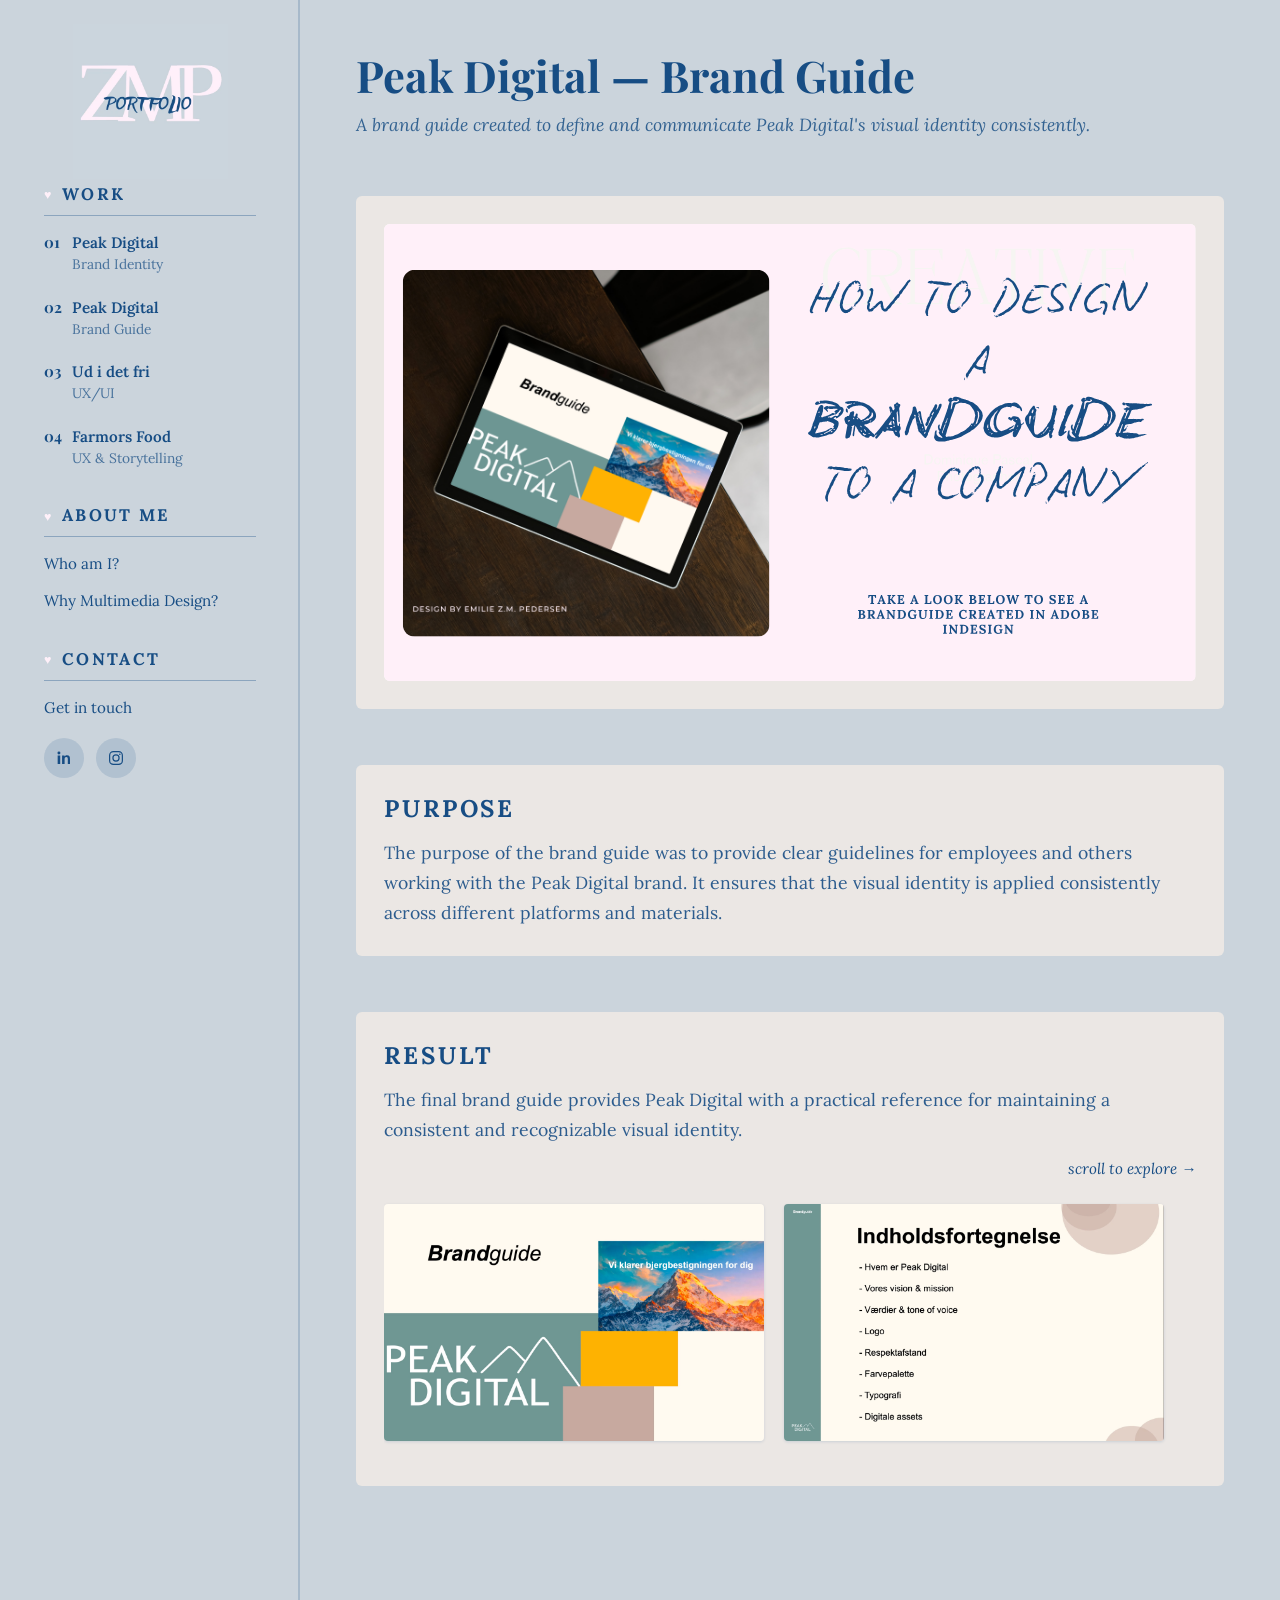
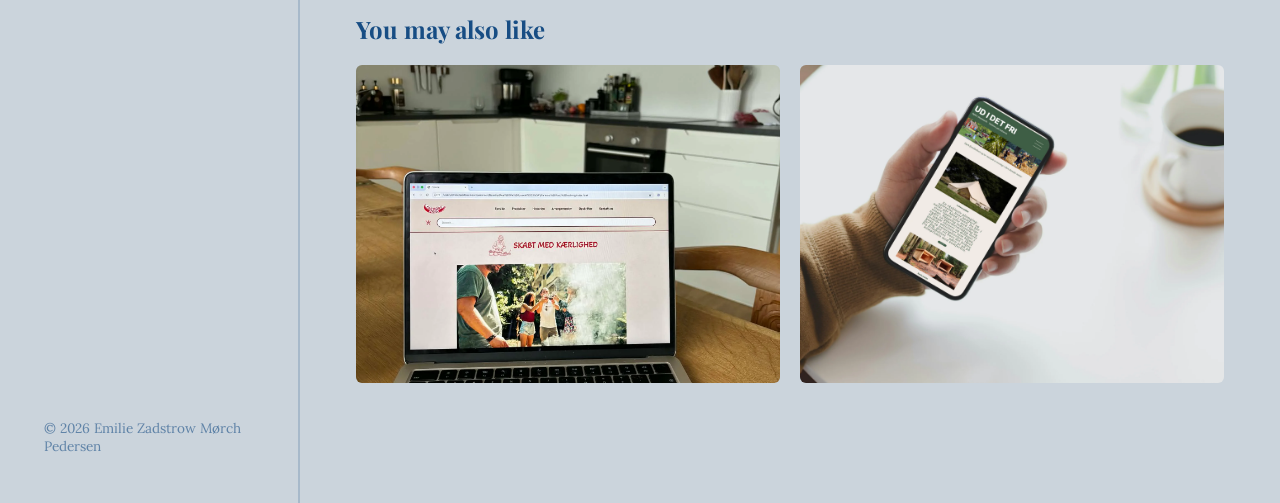
==== commit 4f3de37f: "scroll effekt ændring" ====
--- a/brandguide.html
+++ b/brandguide.html
@@ -87,7 +87,7 @@
       <span class="case-eyebrow">RESULT</span>
       <p class="case-block-text">The final brand guide provides Peak Digital with a practical reference for maintaining a consistent and recognizable visual identity.</p>
       <div class="case-slide-scroller">
-        <span class="case-slide-scroller-hint" aria-hidden="true">Bladr igennem →</span>
+        <span class="case-slide-scroller-hint" aria-hidden="true">scroll to explore →</span>
         <section class="case-slide-grid" aria-label="Brand Guide pages" tabindex="0">
           <img src="img/forside-opt.webp" alt="Brand Guide, forside">
           <img src="img/1-opt.webp" alt="Brand Guide, indholdsfortegnelse">
--- a/css/style.css
+++ b/css/style.css
@@ -935,11 +935,6 @@
 .case-slide-scroller-wrap .case-slide-grid {
   margin-bottom: 0;
 }
-.case-slide-scroller-wrap .case-slide-scroller:hover .case-slide-scroller-hint,
-.case-slide-scroller-wrap .case-slide-scroller:focus-within .case-slide-scroller-hint {
-  opacity: 1;
-  transform: translateY(0);
-}
 @media (max-width: 700px) {
   .case-slide-scroller-wrap {
     padding: 20px;
@@ -947,21 +942,13 @@
 }
 
 .case-slide-scroller-hint {
-  position: absolute;
-  top: 16px;
-  right: 16px;
-  z-index: 3;
-  padding: 10px 16px;
-  border-radius: 999px;
-  background: var(--pink);
+  display: block;
+  margin-bottom: 10px;
   color: var(--navy);
   font-family: "Lora", serif;
   font-size: 0.95rem;
-  font-weight: 700;
-  pointer-events: none;
-  opacity: 0;
-  transform: translateY(-6px);
-  transition: opacity 0.2s ease, transform 0.2s ease;
+  font-style: italic;
+  text-align: right;
 }
 
 .case-full-image.case-persona-image {
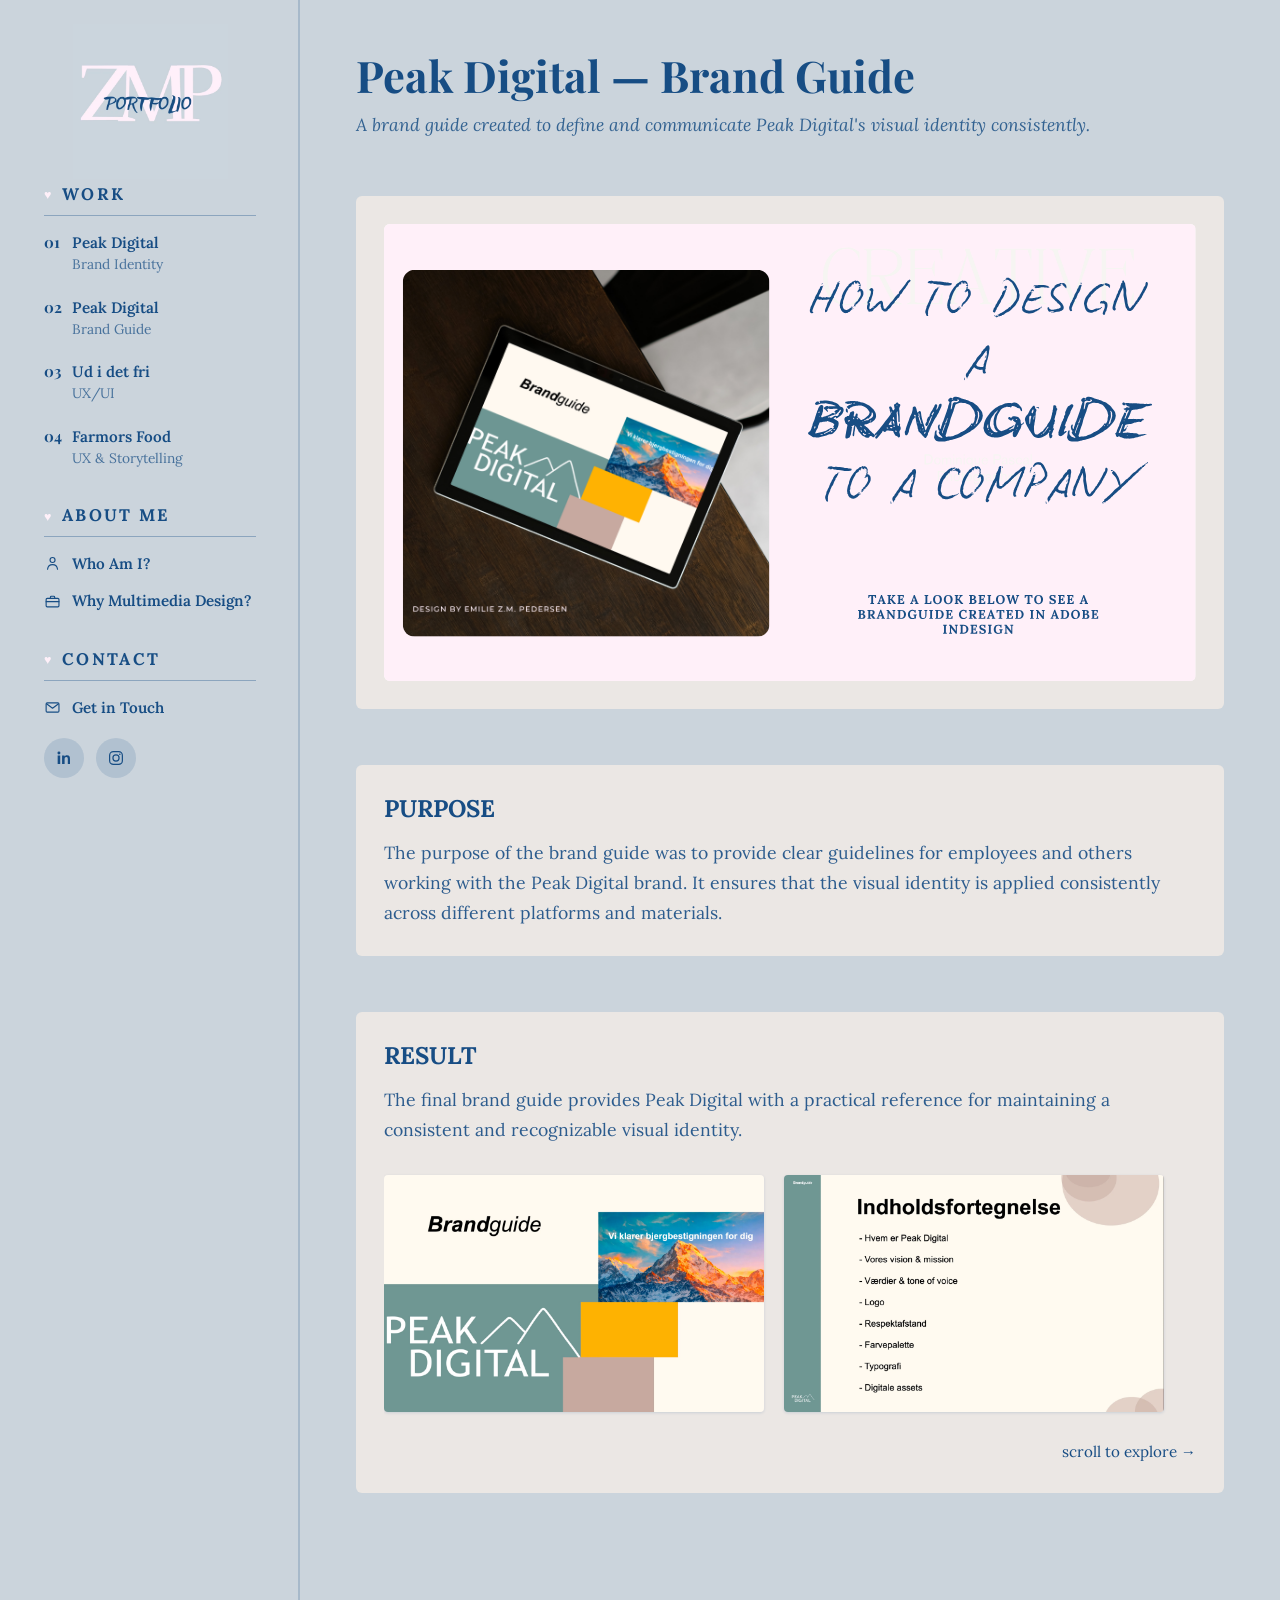
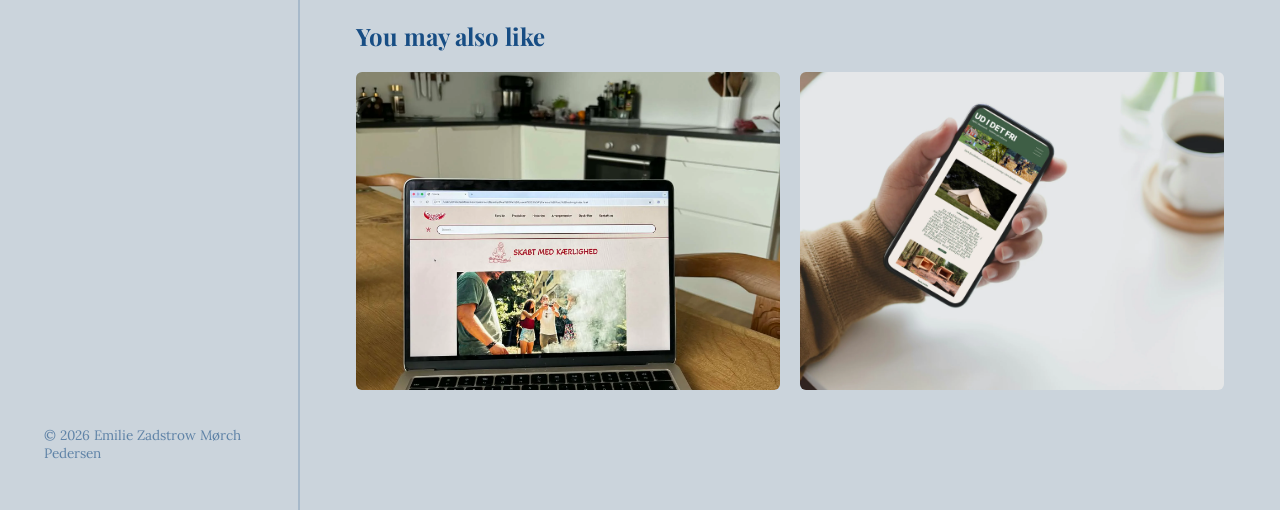
==== commit 94cae834: "ændring på overlay" ====
--- a/brandguide.html
+++ b/brandguide.html
@@ -33,15 +33,15 @@
       <div class="nav-group">
         <div class="nav-label">ABOUT ME</div>
         <ul class="nav-links">
-          <li><a href="who.html">Who am I?</a></li>
-          <li><a href="why.html">Why Multimedia Design?</a></li>
+          <li><a class="nav-icon-link" href="who.html"><svg viewBox="0 0 24 24" aria-hidden="true"><circle cx="12" cy="7" r="3.5" fill="none" stroke="currentColor" stroke-width="1.6"/><path d="M5 20c.5-4.3 3-6.5 7-6.5s6.5 2.2 7 6.5" fill="none" stroke="currentColor" stroke-width="1.6" stroke-linecap="round"/></svg><span>Who Am I?</span></a></li>
+          <li><a class="nav-icon-link" href="why.html"><svg viewBox="0 0 24 24" aria-hidden="true"><rect x="3" y="7.5" width="18" height="12" rx="1.5" fill="none" stroke="currentColor" stroke-width="1.6"/><path d="M9 7.5V5.8c0-.7.6-1.3 1.3-1.3h3.4c.7 0 1.3.6 1.3 1.3v1.7M3 12.2h18" fill="none" stroke="currentColor" stroke-width="1.6" stroke-linecap="round"/></svg><span>Why Multimedia Design?</span></a></li>
         </ul>
       </div>
 
       <div class="nav-group">
         <div class="nav-label">CONTACT</div>
         <ul class="nav-links">
-          <li><a href="contact.html">Get in touch</a></li>
+          <li><a class="nav-icon-link" href="contact.html"><svg viewBox="0 0 24 24" aria-hidden="true"><rect x="3" y="5.5" width="18" height="13" rx="1.5" fill="none" stroke="currentColor" stroke-width="1.6"/><path d="m4 7 8 6 8-6" fill="none" stroke="currentColor" stroke-width="1.6" stroke-linecap="round" stroke-linejoin="round"/></svg><span>Get in Touch</span></a></li>
         </ul>
         <div class="social-links">
           <a class="social-icon" href="https://www.linkedin.com/in/emilie-zadstrow-m%C3%B8rch-pedersen-924237338/" target="_blank" rel="noopener noreferrer" aria-label="LinkedIn">
@@ -76,19 +76,16 @@
       <img class="case-full-image case-brandguide-project-image" src="img/brand.svg" alt="Oversigt over brandguiden for Peak Digital" decoding="async">
     </section>
 
-    <!-- PURPOSE -->
-    <section class="case-block case-hero-box case-brandguide-purpose-box">
-      <span class="case-eyebrow">PURPOSE</span>
+    <section class="case-block case-brandguide-purpose-box">
+      <h2 class="case-subheading">PURPOSE</h2>
       <p class="case-block-text">The purpose of the brand guide was to provide clear guidelines for employees and others working with the Peak Digital brand. It ensures that the visual identity is applied consistently across different platforms and materials.</p>
     </section>
 
-    <!-- SLIDE GRID -->
-    <div class="case-block case-hero-box case-slide-scroller-wrap">
-      <span class="case-eyebrow">RESULT</span>
+    <section class="case-block case-slide-scroller-wrap">
+      <h2 class="case-subheading">RESULT</h2>
       <p class="case-block-text">The final brand guide provides Peak Digital with a practical reference for maintaining a consistent and recognizable visual identity.</p>
       <div class="case-slide-scroller">
-        <span class="case-slide-scroller-hint" aria-hidden="true">scroll to explore →</span>
-        <section class="case-slide-grid" aria-label="Brand Guide pages" tabindex="0">
+        <div class="case-slide-grid" aria-label="Browse the Brand Guide">
           <img src="img/forside-opt.webp" alt="Brand Guide, forside">
           <img src="img/1-opt.webp" alt="Brand Guide, indholdsfortegnelse">
           <img src="img/2-opt.webp" alt="Brand Guide, side 2">
@@ -103,29 +100,30 @@
           <img src="img/11-opt.webp" alt="Brand Guide, farvepalette">
           <img src="img/12-opt.webp" alt="Brand Guide, typografi og eksempler">
           <img src="img/13-opt.webp" alt="Brand Guide, digitale assets">
-        </section>
+        </div>
+        <span class="case-slide-scroller-hint" aria-hidden="true">scroll to explore →</span>
       </div>
-    </div>
+    </section>
 
     <!-- YOU MAY ALSO LIKE -->
     <section class="case-related">
       <h2>You may also like</h2>
       <div class="gallery gallery--related">
-        <a class="gallery-item" href="index.html#farmors">
+        <a class="gallery-item" href="food.html">
           <img src="img/farmors-laptop.webp" alt="Farmors Food hjemmeside, vist på laptop">
           <span class="gallery-overlay"></span>
           <span class="gallery-overlay-text">
-            <span class="gallery-year">2026</span>
-            <span class="gallery-title">Farmors Food — UX & Storytelling</span>
+            <span class="gallery-number">04</span>
+            <span class="gallery-title gallery-title--split"><span>Farmors Food</span><span>UX &amp; Storytelling ↗</span></span>
           </span>
         </a>
 
-        <a class="gallery-item" href="index.html#staycation">
+        <a class="gallery-item" href="stay.html">
           <img src="img/staycation-phone.webp" alt="Ud i det fri hjemmeside, vist på telefon">
           <span class="gallery-overlay"></span>
           <span class="gallery-overlay-text">
-            <span class="gallery-year">2026</span>
-            <span class="gallery-title">Ud i det fri — UX/UI</span>
+            <span class="gallery-number">03</span>
+            <span class="gallery-title gallery-title--split"><span>Ud i det fri</span><span>UX/UI ↗</span></span>
           </span>
         </a>
       </div>
--- a/css/style.css
+++ b/css/style.css
@@ -220,6 +220,21 @@
   font-weight: 400;
   opacity: 0.72;
 }
+.sidebar .nav-icon-link {
+  display: grid !important;
+  grid-template-columns: 2ch 1fr;
+  gap: 10px;
+  align-items: center;
+}
+.sidebar .nav-icon-link svg {
+  display: block;
+  width: 17.1px;
+  height: 17.1px;
+  stroke-width: 2;
+}
+.sidebar .nav-icon-link span {
+  font-weight: 600;
+}
 .sidebar .social-links {
   display: flex;
   gap: 12px;
@@ -443,22 +458,28 @@
   transform: translateY(0);
 }
 
-#peak-identity img {
+#peak-identity img,
+.gallery-item[href="Peak.html"] img {
   transform: scale(1.48);
   transform-origin: left 43%;
 }
 
 #peak-identity:hover img,
-#peak-identity:focus-visible img {
+#peak-identity:focus-visible img,
+.gallery-item[href="Peak.html"]:hover img,
+.gallery-item[href="Peak.html"]:focus-visible img {
   transform: scale(1.53);
 }
 
 @media (max-width: 560px) {
-  #peak-identity img {
+  #peak-identity img,
+  .gallery-item[href="Peak.html"] img {
     transform: scale(1.36);
   }
   #peak-identity:hover img,
-  #peak-identity:focus-visible img {
+  #peak-identity:focus-visible img,
+  .gallery-item[href="Peak.html"]:hover img,
+  .gallery-item[href="Peak.html"]:focus-visible img {
     transform: scale(1.41);
   }
 }
@@ -478,11 +499,29 @@
   margin-bottom: 4px;
 }
 
+.gallery-about-icon {
+  display: block;
+  width: clamp(2.5rem, 4.4vw, 3.8rem);
+  height: clamp(2.5rem, 4.4vw, 3.8rem);
+  margin-bottom: 10px;
+}
+.gallery-about-icon svg {
+  display: block;
+  width: 100%;
+  height: 100%;
+  transform: scale(1.12);
+  transform-origin: center;
+}
+
 .gallery-title {
   font-family: "Playfair Display", serif;
   font-weight: 600;
   font-size: clamp(1.6rem, 2.6vw, 2.25rem);
   line-height: 1.25;
+}
+
+.gallery-title-tail {
+  white-space: nowrap;
 }
 
 .gallery-title--split {
@@ -943,11 +982,13 @@
 
 .case-slide-scroller-hint {
   display: block;
-  margin-bottom: 10px;
+  margin-top: 10px;
   color: var(--navy);
   font-family: "Lora", serif;
   font-size: 0.95rem;
-  font-style: italic;
+  font-style: normal;
+  font-weight: 400;
+  line-height: 1.7;
   text-align: right;
 }
 
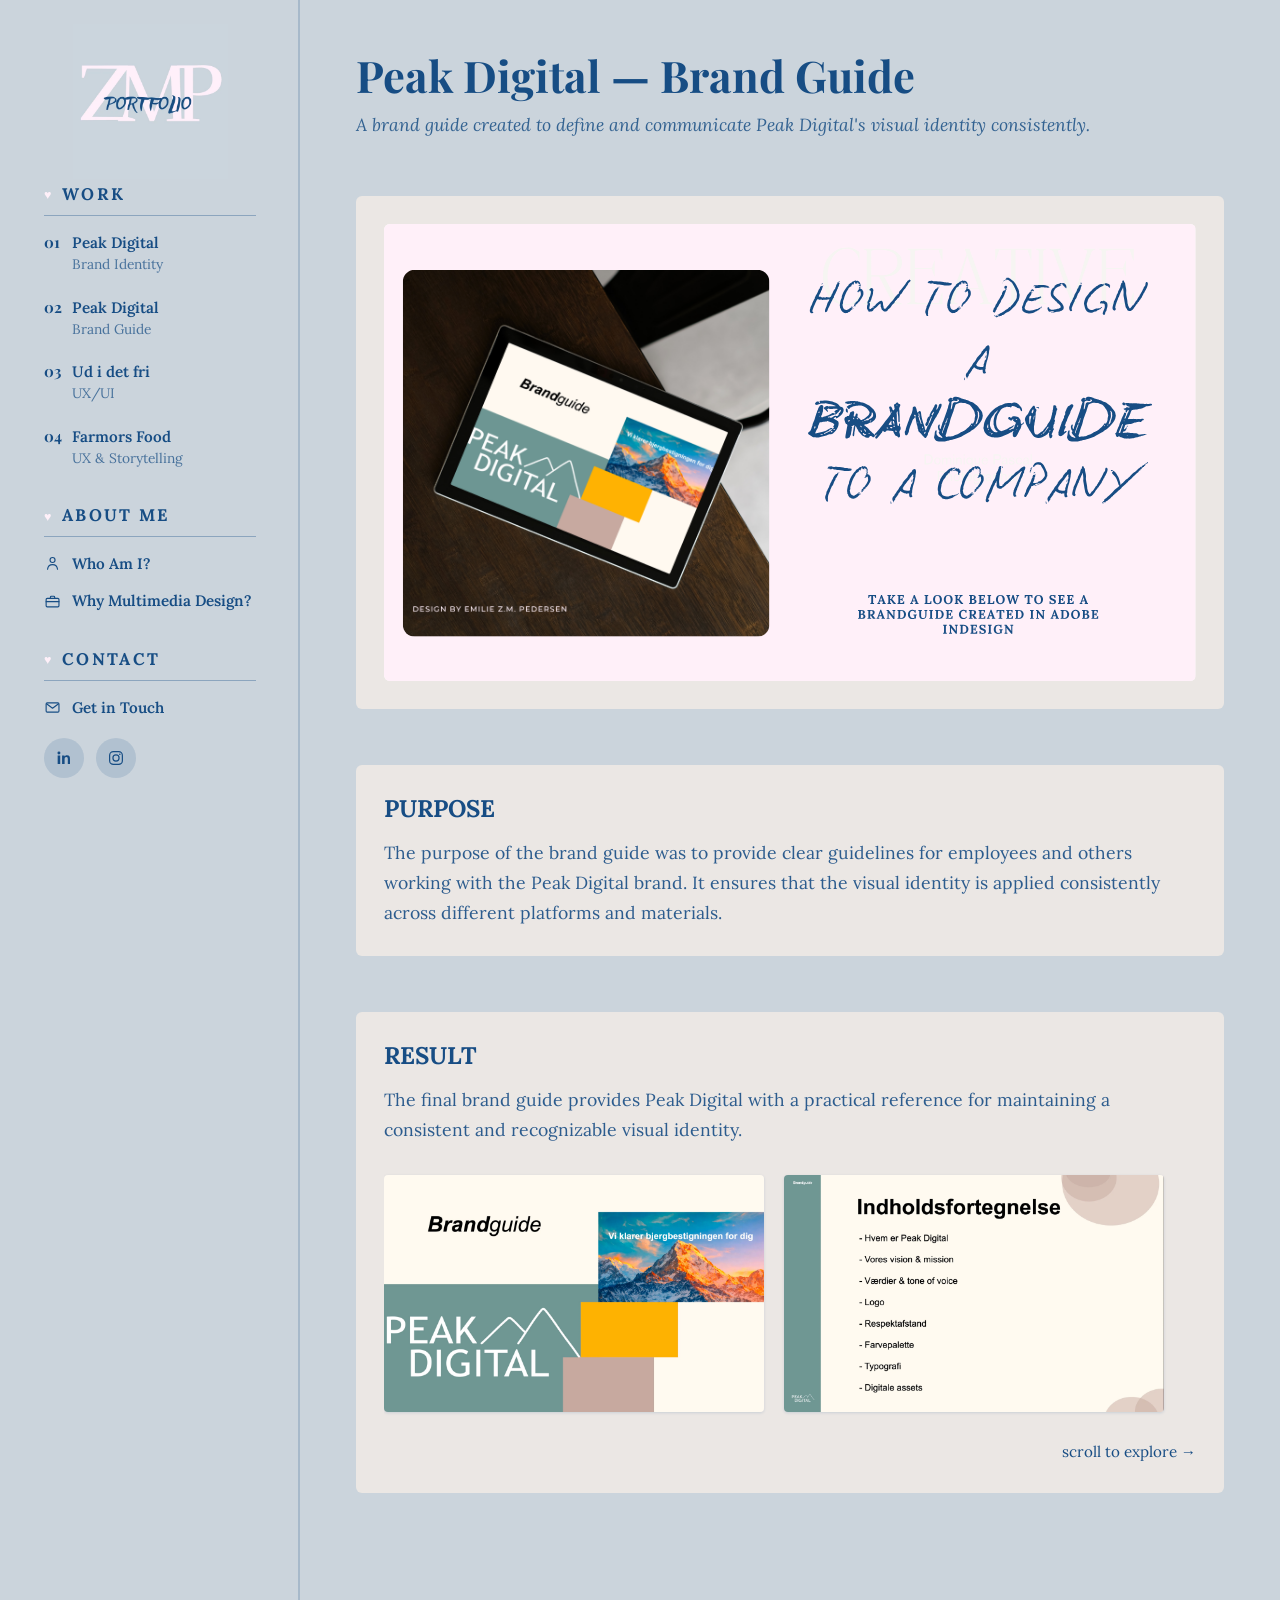
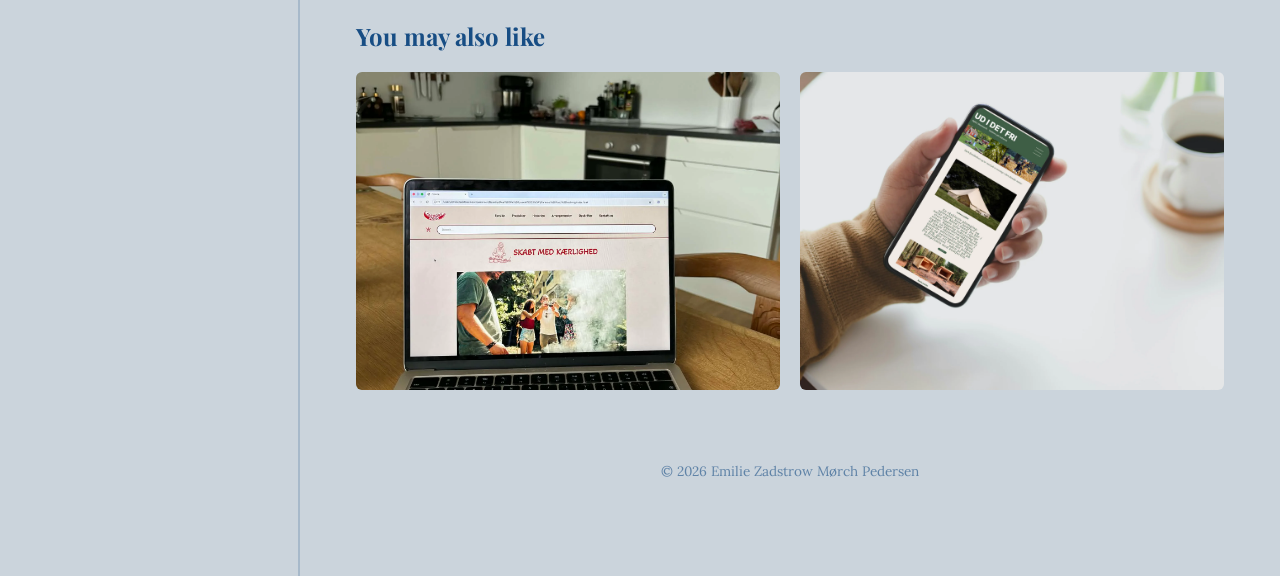
==== commit 05143320: "mere mobilvenligt" ====
--- a/brandguide.html
+++ b/brandguide.html
@@ -60,7 +60,6 @@
       </div>
     </nav>
 
-    <div class="sidebar-footer">© 2026 Emilie Zadstrow Mørch Pedersen</div>
   </aside>
 
   <!-- MAIN -->
@@ -129,6 +128,7 @@
       </div>
     </section>
 
+    <footer class="site-footer">© 2026 Emilie Zadstrow Mørch Pedersen</footer>
   </main>
 </div>
 
--- a/css/style.css
+++ b/css/style.css
@@ -260,12 +260,6 @@
   outline: 2px solid var(--navy);
   outline-offset: 2px;
 }
-.sidebar .sidebar-footer {
-  margin-top: auto;
-  padding-top: 24px;
-  font-size: 0.85rem;
-  color: rgba(23, 77, 132, 0.6);
-}
 
 @keyframes logo-reveal {
   from {
@@ -277,6 +271,13 @@
     transform: translateY(0) scale(1);
   }
 }
+.site-footer {
+  margin-top: 48px;
+  font-size: 0.85rem;
+  color: rgba(23, 77, 132, 0.6);
+  text-align: center;
+}
+
 .main {
   padding: 48px 56px 96px;
 }
@@ -520,6 +521,13 @@
   line-height: 1.25;
 }
 
+.gallery-arrow {
+  width: 0.8em;
+  height: 0.8em;
+  vertical-align: baseline;
+  color: var(--pink);
+}
+
 .gallery-title-tail {
   white-space: nowrap;
 }
@@ -1349,10 +1357,26 @@
 }
 @media (max-width: 700px) {
   .gallery--related {
-    grid-template-columns: 1fr;
-  }
-}
-
+    grid-template-columns: none;
+    grid-auto-flow: column;
+    grid-auto-columns: 88%;
+    overflow-x: auto;
+    overscroll-behavior-inline: contain;
+    scroll-snap-type: x mandatory;
+    padding: 5px 5px 14px;
+    scrollbar-width: thin;
+    scrollbar-color: var(--navy) transparent;
+  }
+  .gallery--related .gallery-item {
+    scroll-snap-align: start;
+  }
+}
+
+@media (max-width: 700px) {
+  .main--case {
+    min-width: 0;
+  }
+}
 .main--contact {
   display: flex;
   flex-direction: column;
@@ -2197,3 +2221,141 @@
   outline: 2px solid var(--navy);
   outline-offset: 2px;
 }
+
+body {
+  overflow-x: hidden;
+}
+
+img,
+video {
+  max-width: 100%;
+}
+
+@media (max-width: 700px) {
+  .main {
+    min-width: 0;
+    padding: 0 16px 64px;
+    margin-top: -8px;
+  }
+  .sidebar {
+    padding: 24px 18px 0;
+  }
+  .sidebar .brand img,
+  .sidebar .brand-logo-still {
+    width: 132px;
+  }
+  .sidebar .menu-toggle {
+    top: 16px;
+    right: 14px;
+    width: 58px;
+    height: 54px;
+  }
+  .sidebar nav {
+    padding-top: 20px;
+  }
+  .sidebar .nav-group {
+    margin-bottom: 28px;
+  }
+  .case-header,
+  .about-header {
+    margin-bottom: 36px;
+  }
+  .case-header h1,
+  .about-header h1 {
+    overflow-wrap: anywhere;
+    font-size: clamp(1.8rem, 9vw, 2.25rem);
+  }
+  .case-subtitle,
+  .case-copy p,
+  .case-section p,
+  .case-block-text,
+  .who-story__text p,
+  .about-copy p {
+    font-size: 1rem;
+    line-height: 1.65;
+  }
+  .main--case > :is(.case-peak-project-box,
+  .case-stay-project-box,
+  .case-hero-box,
+  .case-section,
+  .case-copy,
+  .case-block,
+  .case-slide-grid),
+  .case-slide-scroller-wrap {
+    padding: 18px;
+    margin-bottom: 36px;
+  }
+  .gallery {
+    gap: 14px;
+    margin-top: 14px;
+  }
+  .gallery-item .gallery-overlay-text {
+    top: 22px;
+    left: 20px;
+    right: 20px;
+  }
+  .gallery-number,
+  .gallery-about-icon {
+    width: 2.45rem;
+    height: 2.45rem;
+    font-size: 2.45rem;
+  }
+  .gallery-title,
+  .gallery-item:hover .gallery-title,
+  .gallery-item:focus-visible .gallery-title {
+    font-size: clamp(1.35rem, 7vw, 1.8rem);
+  }
+  .case-related {
+    margin-top: 72px;
+  }
+  .who-story__row {
+    grid-template-columns: 1fr;
+    grid-auto-rows: auto;
+    gap: 16px;
+  }
+  .who-story__photo {
+    height: auto;
+    aspect-ratio: 4/3;
+  }
+  .who-story__text {
+    min-height: 0;
+    padding: 20px;
+  }
+  .why-story-row {
+    gap: 16px;
+  }
+  .why-scroll-gallery {
+    grid-auto-columns: 84%;
+  }
+  .contact-form {
+    gap: 26px;
+  }
+  .form-submit button {
+    width: 100%;
+  }
+  .thanks-card {
+    width: 100%;
+    padding: 30px 22px;
+  }
+}
+@media (hover: none), (pointer: coarse) {
+  .gallery-item .gallery-overlay {
+    opacity: 1;
+    background: linear-gradient(to bottom, rgba(23, 77, 132, 0.72), rgba(23, 77, 132, 0.24));
+  }
+  .gallery-item .gallery-overlay-text {
+    opacity: 1;
+    transform: none;
+    color: var(--pink);
+  }
+}
+@media (max-width: 380px) {
+  .gallery-item .gallery-overlay-text {
+    top: 16px;
+    left: 16px;
+    right: 16px;
+  }
+  .gallery-title-tail {
+    white-space: normal;
+  }
+}
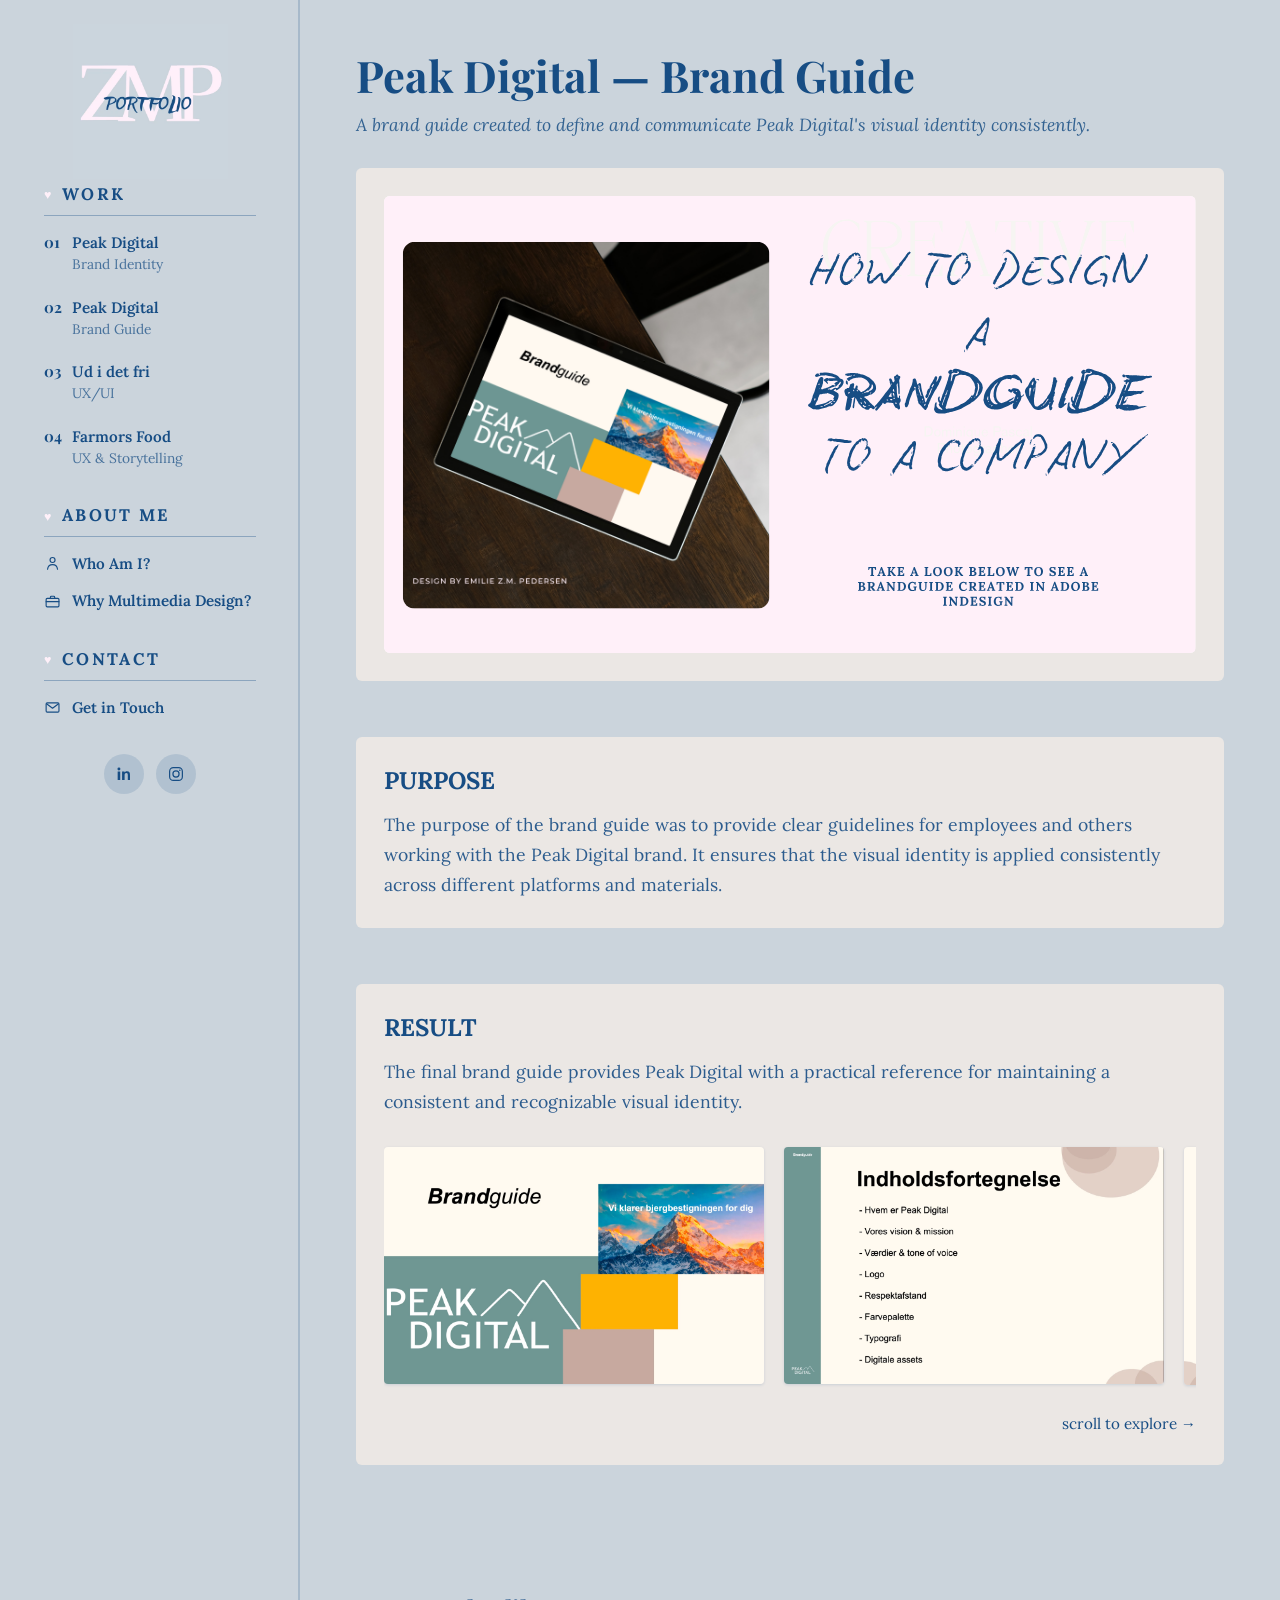
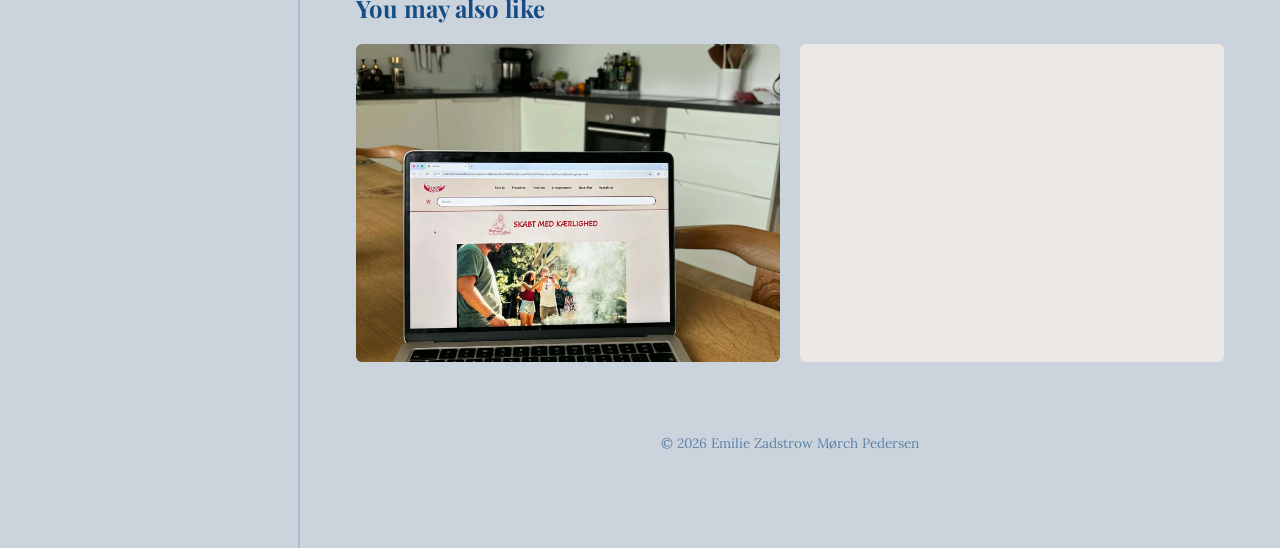
==== commit b67aab54: "animationændring" ====
--- a/brandguide.html
+++ b/brandguide.html
@@ -108,23 +108,9 @@
     <section class="case-related">
       <h2>You may also like</h2>
       <div class="gallery gallery--related">
-        <a class="gallery-item" href="food.html">
-          <img src="img/farmors-laptop.webp" alt="Farmors Food hjemmeside, vist på laptop">
-          <span class="gallery-overlay"></span>
-          <span class="gallery-overlay-text">
-            <span class="gallery-number">04</span>
-            <span class="gallery-title gallery-title--split"><span>Farmors Food</span><span>UX &amp; Storytelling ↗</span></span>
-          </span>
-        </a>
+        <template data-projects="farmors"></template>
 
-        <a class="gallery-item" href="stay.html">
-          <img src="img/staycation-phone.webp" alt="Ud i det fri hjemmeside, vist på telefon">
-          <span class="gallery-overlay"></span>
-          <span class="gallery-overlay-text">
-            <span class="gallery-number">03</span>
-            <span class="gallery-title gallery-title--split"><span>Ud i det fri</span><span>UX/UI ↗</span></span>
-          </span>
-        </a>
+        <template data-projects="staycation"></template>
       </div>
     </section>
 
@@ -133,8 +119,8 @@
 </div>
 
 <a class="back-to-top" href="#" aria-label="Tilbage til toppen">
-  <span class="back-to-top__heart" aria-hidden="true">♥</span>
-  <span class="back-to-top__arrow" aria-hidden="true">↑</span>
+  <svg class="back-to-top__heart" viewBox="0 0 64 56" aria-hidden="true" focusable="false"><path fill="currentColor" d="M32 53C27 48 3 31 3 17C3 1 23-3 32 12C41-3 61 1 61 17C61 31 37 48 32 53Z"/></svg>
+  <svg class="back-to-top__arrow" viewBox="0 0 24 28" fill="none" aria-hidden="true" focusable="false"><path d="M12 24V4M5 11l7-7 7 7" stroke="currentColor" stroke-width="2" stroke-linecap="round" stroke-linejoin="round"/></svg>
 </a>
 <script src="js/script.js" defer></script>
 
--- a/css/style.css
+++ b/css/style.css
@@ -57,18 +57,16 @@
 .back-to-top__heart {
   position: absolute;
   color: var(--pink);
-  font-size: 3.7rem;
-  line-height: 1;
-  transform: scaleX(1.18);
+  width: 64px;
+  height: 56px;
+  max-width: none;
   filter: drop-shadow(0 3px 5px rgba(23, 77, 132, 0.2));
 }
 .back-to-top__arrow {
   position: relative;
   color: var(--navy);
-  font-family: "Lora", serif;
-  font-size: 1.7rem;
-  font-weight: 800;
-  line-height: 1;
+  width: 24px;
+  height: 28px;
 }
 .back-to-top.is-visible:hover, .back-to-top.is-visible:focus-visible {
   transform: translateY(-4px) scale(1.06);
@@ -102,7 +100,7 @@
 }
 .layout {
   display: grid;
-  grid-template-columns: 300px 1fr;
+  grid-template-columns: 300px minmax(0, 1fr);
   min-height: 100vh;
 }
 
@@ -162,7 +160,7 @@
   border-bottom: 1px solid rgba(23, 77, 132, 0.35);
 }
 .sidebar .nav-label::before {
-  content: "♥";
+  content: "\2665\FE0E";
   color: var(--pink);
   font-size: 0.75em;
   margin-right: 8px;
@@ -237,8 +235,9 @@
 }
 .sidebar .social-links {
   display: flex;
+  justify-content: center;
   gap: 12px;
-  margin-top: 20px;
+  margin-top: 36px;
 }
 .sidebar .social-icon {
   width: 40px;
@@ -272,13 +271,16 @@
   }
 }
 .site-footer {
-  margin-top: 48px;
+  width: 100%;
+  flex-shrink: 0;
+  margin: 48px auto 0;
   font-size: 0.85rem;
   color: rgba(23, 77, 132, 0.6);
   text-align: center;
 }
 
 .main {
+  min-width: 0;
   padding: 48px 56px 96px;
 }
 
@@ -292,7 +294,7 @@
 
 @media (max-width: 900px) {
   .layout {
-    grid-template-columns: 1fr;
+    grid-template-columns: minmax(0, 1fr);
   }
   .back-to-top--contact-mobile {
     display: flex;
@@ -321,15 +323,15 @@
     cursor: pointer;
   }
   .sidebar .menu-toggle::before {
-    content: "♥";
+    content: "\2665\FE0E";
     position: absolute;
     inset: 50% auto auto 50%;
     color: var(--pink);
     font-family: "Lora", serif;
-    font-weight: 400;
+    font-weight: 700;
     font-size: 4rem;
     line-height: 1;
-    transform: translate(-50%, -50%) scaleX(1.18);
+    transform: translate(-50%, -50%);
     transition: color 0.2s ease;
   }
   .sidebar .menu-toggle span {
@@ -615,6 +617,19 @@
   height: auto;
   display: block;
 }
+@media (max-width: 700px) {
+  .hero--image {
+    width: 100%;
+    min-width: 0;
+    overflow: visible;
+    border-radius: 0;
+  }
+  .hero--image img {
+    aspect-ratio: 1366/713;
+    -o-object-fit: contain;
+       object-fit: contain;
+  }
+}
 
 .main--case {
   max-width: 1180px;
@@ -705,11 +720,11 @@
   padding: 0;
 }
 
-.main--peak > .case-section .case-double-grid {
+.main--peak > :is(.case-section, .case-hero-box) .case-double-grid {
   grid-template-columns: 1fr;
   gap: 20px;
 }
-.main--peak > .case-section .case-double-grid img {
+.main--peak > :is(.case-section, .case-hero-box) .case-double-grid img {
   height: auto;
   max-height: none;
   -o-object-fit: contain;
@@ -1039,7 +1054,7 @@
 .case-header {
   text-align: left;
   padding-top: 0;
-  margin-bottom: 56px;
+  margin-bottom: 28px;
 }
 .case-header h1 {
   font-family: "Playfair Display", serif;
@@ -1174,13 +1189,6 @@
   border-radius: 4px;
   display: block;
   box-shadow: 0 1px 3px rgba(23, 77, 132, 0.15);
-  opacity: 0;
-  transform: translateY(28px) scale(0.94);
-  transition: opacity 0.9s ease, transform 0.9s cubic-bezier(0.34, 1.56, 0.64, 1);
-}
-.case-slide-grid img.is-visible {
-  opacity: 1;
-  transform: translateY(0) scale(1);
 }
 @media (max-width: 700px) {
   .case-slide-grid {
@@ -1493,7 +1501,7 @@
 .about-header {
   text-align: left;
   padding-top: 0;
-  margin-bottom: 56px;
+  margin-bottom: 28px;
 }
 .about-header h1 {
   font-family: "Playfair Display", serif;
@@ -2175,6 +2183,7 @@
 
 .main--thanks {
   display: flex;
+  flex-direction: column;
   align-items: center;
   justify-content: center;
   min-height: 80vh;
@@ -2258,7 +2267,7 @@
   }
   .case-header,
   .about-header {
-    margin-bottom: 36px;
+    margin-bottom: 20px;
   }
   .case-header h1,
   .about-header h1 {
@@ -2359,3 +2368,37 @@
     white-space: normal;
   }
 }
+
+/* Separate movement properties preserve the gallery's hover transforms. */
+@media (prefers-reduced-motion: no-preference) {
+  img.image-reveal-pending,
+  .heading-reveal-pending {
+    opacity: 0;
+  }
+  img.image-reveal-enter {
+    animation: image-reveal 2s cubic-bezier(0.25, 0.1, 0.25, 1) both;
+    animation-delay: var(--image-reveal-delay, 0ms);
+  }
+  .heading-reveal-enter {
+    animation: heading-reveal 1.6s cubic-bezier(0.25, 0.1, 0.25, 1) both;
+    animation-delay: var(--image-reveal-delay, 0ms);
+  }
+}
+
+@keyframes heading-reveal {
+  from { opacity: 0; translate: 0 10px; }
+  to { opacity: 1; translate: 0 0; }
+}
+
+@keyframes image-reveal {
+  from {
+    opacity: 0;
+    translate: 0 14px;
+    scale: 0.985;
+  }
+  to {
+    opacity: 1;
+    translate: 0 0;
+    scale: 1;
+  }
+}
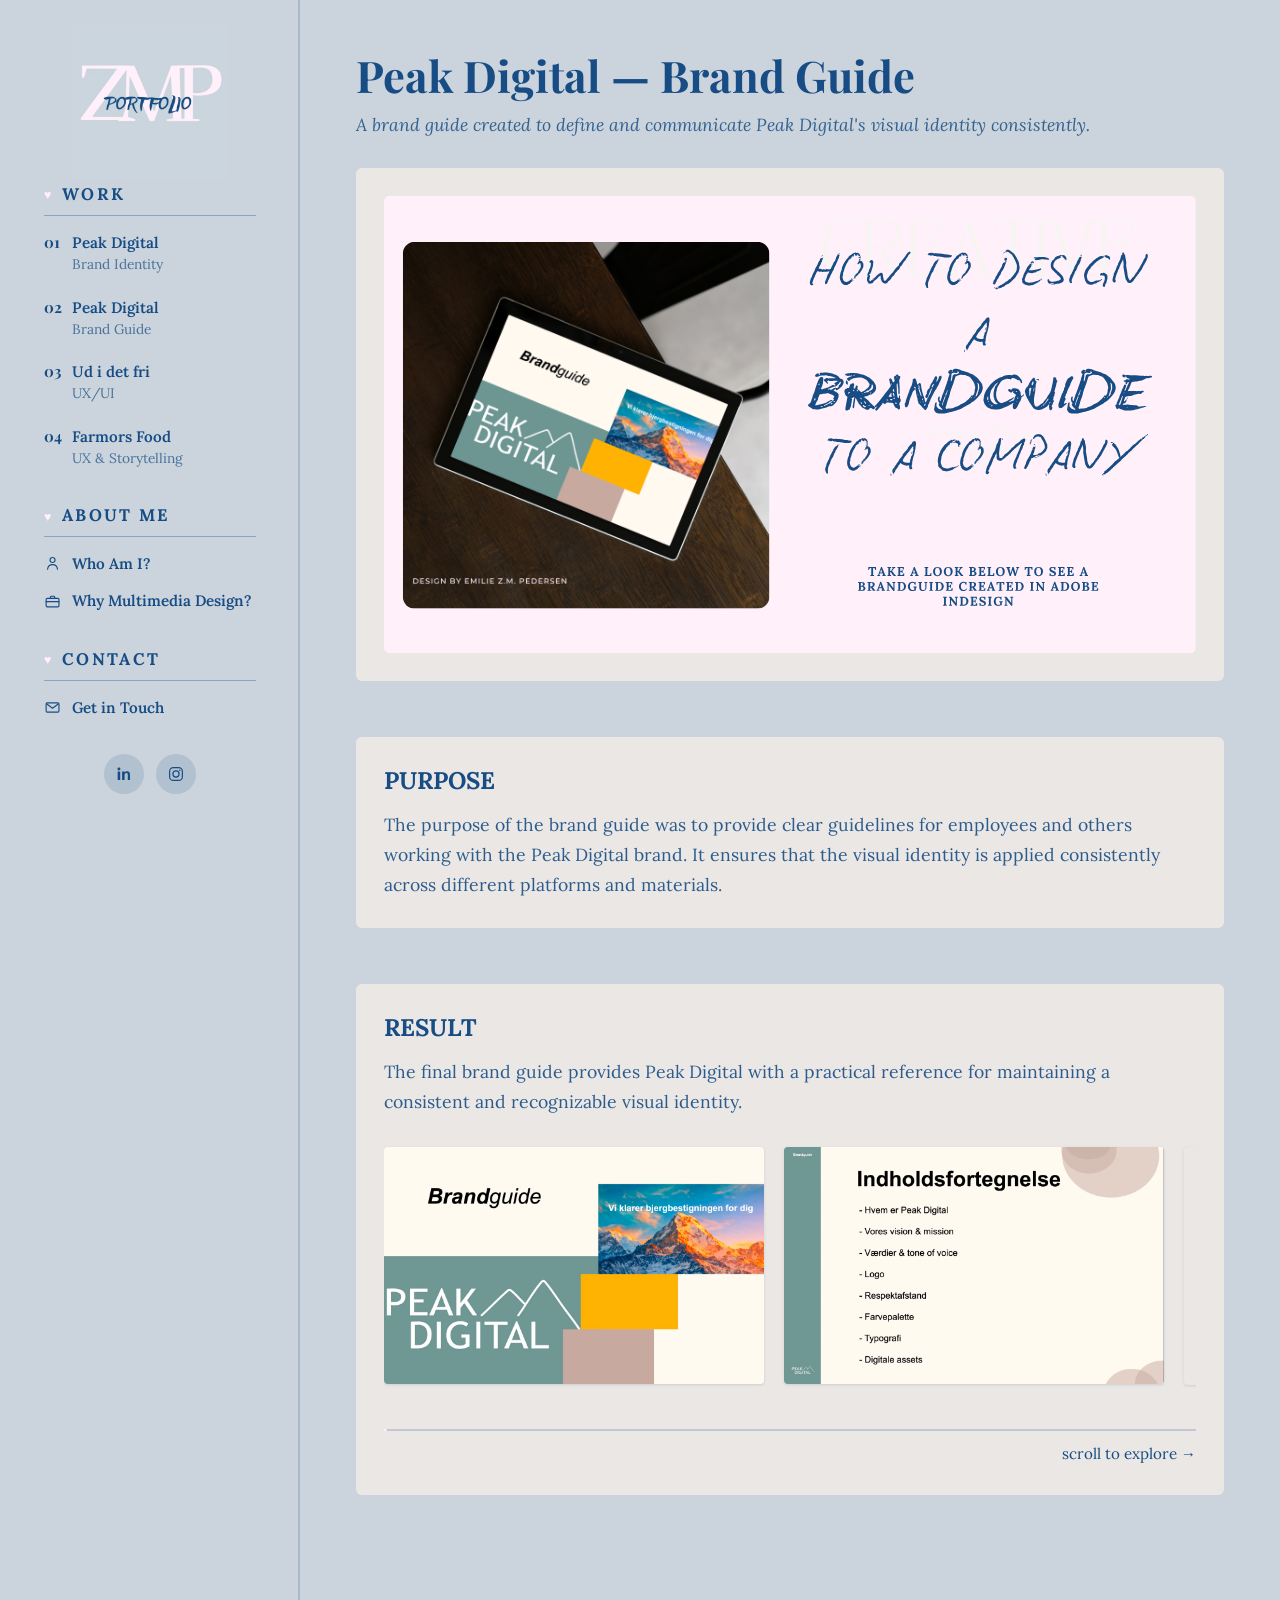
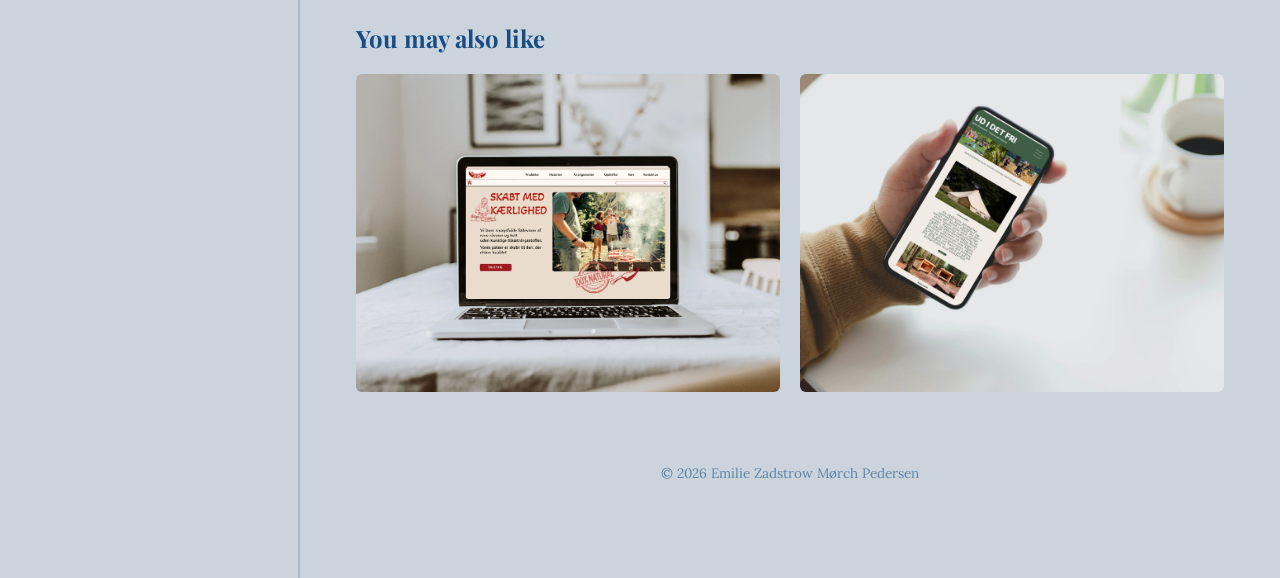
==== commit 73f03dfc: "scroll brand" ====
--- a/brandguide.html
+++ b/brandguide.html
@@ -1,5 +1,5 @@
 <!DOCTYPE html>
-<html lang="da">
+<html lang="en">
 <head>
 <meta charset="UTF-8">
 <meta name="viewport" content="width=device-width, initial-scale=1.0">
@@ -9,17 +9,17 @@
 <link href="https://fonts.googleapis.com/css2?family=Playfair+Display:ital,wght@0,500;0,600;0,700;1,500&family=Lora:ital,wght@0,400;0,500;0,600;0,700;1,400&display=swap" rel="stylesheet">
 <link rel="stylesheet" href="css/style.css">
 </head>
-<body class="no-js">
+<body>
 
 <div class="layout">
 
   <!-- SIDEBAR -->
   <aside class="sidebar">
-    <a href="index.html" class="brand" aria-label="Til forsiden">
+    <a href="index.html" class="brand" aria-label="Back to home">
       <img src="img/logo1.webp?v=1" alt="">
     </a>
 
-    <nav aria-label="Hovednavigation">
+    <nav aria-label="Main navigation">
       <div class="nav-group">
         <div class="nav-label">WORK</div>
         <ul class="nav-links">
@@ -72,7 +72,7 @@
     </header>
 
     <section class="case-hero-box case-brandguide-project-box">
-      <img class="case-full-image case-brandguide-project-image" src="img/brand.svg" alt="Oversigt over brandguiden for Peak Digital" decoding="async">
+      <img class="case-full-image case-brandguide-project-image" src="img/brand.svg" alt="Overview of the brand guide for Peak Digital" decoding="async">
     </section>
 
     <section class="case-block case-brandguide-purpose-box">
@@ -84,21 +84,21 @@
       <h2 class="case-subheading">RESULT</h2>
       <p class="case-block-text">The final brand guide provides Peak Digital with a practical reference for maintaining a consistent and recognizable visual identity.</p>
       <div class="case-slide-scroller">
-        <div class="case-slide-grid" aria-label="Browse the Brand Guide">
-          <img src="img/forside-opt.webp" alt="Brand Guide, forside">
-          <img src="img/1-opt.webp" alt="Brand Guide, indholdsfortegnelse">
-          <img src="img/2-opt.webp" alt="Brand Guide, side 2">
-          <img src="img/3-opt.webp" alt="Brand Guide, hvem er Peak Digital">
-          <img src="img/4-opt.webp" alt="Brand Guide, side 4">
-          <img src="img/5-opt.webp" alt="Brand Guide, vision og mission">
-          <img src="img/6-opt.webp" alt="Brand Guide, værdier og tone of voice">
+        <div class="case-slide-grid" tabindex="0" role="region" aria-label="Browse the Brand Guide">
+          <img src="img/forside-opt.webp" alt="Brand Guide, cover">
+          <img src="img/1-opt.webp" alt="Brand Guide, table of contents">
+          <img src="img/2-opt.webp" alt="Brand Guide, page 2">
+          <img src="img/3-opt.webp" alt="Brand Guide, about Peak Digital">
+          <img src="img/4-opt.webp" alt="Brand Guide, page 4">
+          <img src="img/5-opt.webp" alt="Brand Guide, vision and mission">
+          <img src="img/6-opt.webp" alt="Brand Guide, values and tone of voice">
           <img src="img/7-opt.webp" alt="Brand Guide, logo">
-          <img src="img/8-opt.webp" alt="Brand Guide, udgaver af logo">
-          <img src="img/9-opt.webp" alt="Brand Guide, respektafstand og logo på fotos">
-          <img src="img/10-opt.webp" alt="Brand Guide, side 10">
-          <img src="img/11-opt.webp" alt="Brand Guide, farvepalette">
-          <img src="img/12-opt.webp" alt="Brand Guide, typografi og eksempler">
-          <img src="img/13-opt.webp" alt="Brand Guide, digitale assets">
+          <img src="img/8-opt.webp" alt="Brand Guide, logo variations">
+          <img src="img/9-opt.webp" alt="Brand Guide, logo clear space and use on photos">
+          <img src="img/10-opt.webp" alt="Brand Guide, page 10">
+          <img src="img/11-opt.webp" alt="Brand Guide, color palette">
+          <img src="img/12-opt.webp" alt="Brand Guide, typography and examples">
+          <img src="img/13-opt.webp" alt="Brand Guide, digital assets">
         </div>
         <span class="case-slide-scroller-hint" aria-hidden="true">scroll to explore →</span>
       </div>
@@ -118,7 +118,7 @@
   </main>
 </div>
 
-<a class="back-to-top" href="#" aria-label="Tilbage til toppen">
+<a class="back-to-top" href="#" aria-label="Back to top">
   <svg class="back-to-top__heart" viewBox="0 0 64 56" aria-hidden="true" focusable="false"><path fill="currentColor" d="M32 53C27 48 3 31 3 17C3 1 23-3 32 12C41-3 61 1 61 17C61 31 37 48 32 53Z"/></svg>
   <svg class="back-to-top__arrow" viewBox="0 0 24 28" fill="none" aria-hidden="true" focusable="false"><path d="M12 24V4M5 11l7-7 7 7" stroke="currentColor" stroke-width="2" stroke-linecap="round" stroke-linejoin="round"/></svg>
 </a>
--- a/css/style.css
+++ b/css/style.css
@@ -4,7 +4,6 @@
   --pink: #FFF0F9;
   --navy: #174D84;
   --sky: #ebe7e4;
-  --ink: #12314f;
 }
 
 * {
@@ -48,12 +47,14 @@
   transform: translateY(10px);
   transition: opacity 0.2s ease, visibility 0.2s ease, transform 0.18s ease;
 }
+
 .back-to-top.is-visible {
   opacity: 1;
   visibility: visible;
   pointer-events: auto;
   transform: translateY(0);
 }
+
 .back-to-top__heart {
   position: absolute;
   color: var(--pink);
@@ -62,31 +63,30 @@
   max-width: none;
   filter: drop-shadow(0 3px 5px rgba(23, 77, 132, 0.2));
 }
+
 .back-to-top__arrow {
   position: relative;
   color: var(--navy);
   width: 24px;
   height: 28px;
 }
+
 .back-to-top.is-visible:hover, .back-to-top.is-visible:focus-visible {
   transform: translateY(-4px) scale(1.06);
 }
+
 .back-to-top:focus-visible {
   outline: 2px solid var(--navy);
   outline-offset: 3px;
   border-radius: 50%;
 }
+
 @media (max-width: 600px) {
   .back-to-top {
     right: 18px;
     bottom: 18px;
   }
 }
-
-.back-to-top--contact-mobile {
-  display: none;
-}
-
 @media (prefers-reduced-motion: reduce) {
   html {
     scroll-behavior: auto;
@@ -112,6 +112,7 @@
   display: flex;
   flex-direction: column;
 }
+
 .sidebar::before, .sidebar::after {
   content: "";
   position: absolute;
@@ -120,14 +121,17 @@
   right: 0;
   width: 2px;
 }
+
 .sidebar::before {
   background: rgba(23, 77, 132, 0.2);
 }
+
 .sidebar::after {
   background: var(--pink);
   transform: scaleY(var(--navigation-progress, 0));
   transform-origin: top;
 }
+
 .sidebar .brand {
   font-family: "Playfair Display", serif;
   font-weight: 800;
@@ -136,19 +140,18 @@
   line-height: 1.1;
   margin-bottom: 4px;
 }
-.sidebar .brand img,
-.sidebar .brand .brand-logo-still {
+
+.sidebar .brand img {
   display: block;
   width: 155px;
   height: auto;
   margin: 0 auto;
 }
-.sidebar .brand img[src$="logo.svg"] {
-  animation: logo-reveal 0.8s cubic-bezier(0.22, 1, 0.36, 1) both;
-}
+
 .sidebar .nav-group {
   margin-bottom: 36px;
 }
+
 .sidebar .nav-label {
   font-family: "Lora", serif;
   font-size: 1.05rem;
@@ -159,19 +162,22 @@
   margin-bottom: 16px;
   border-bottom: 1px solid rgba(23, 77, 132, 0.35);
 }
+
 .sidebar .nav-label::before {
-  content: "\2665\FE0E";
+  content: "♥︎";
   color: var(--pink);
   font-size: 0.75em;
   margin-right: 8px;
   vertical-align: 0.05em;
 }
+
 .sidebar .nav-links {
   list-style: none;
   display: flex;
   flex-direction: column;
   gap: 16px;
 }
+
 .sidebar .nav-links a {
   font-size: 0.95rem;
   line-height: 1.4;
@@ -179,66 +185,80 @@
   transition: color 0.15s ease, padding-left 0.15s ease;
   display: inline-block;
 }
+
 .sidebar .nav-links a:hover, .sidebar .nav-links a:focus-visible {
   color: var(--pink);
   padding-left: 4px;
 }
+
 .sidebar .nav-links a:focus-visible {
   outline: 2px solid var(--navy);
   outline-offset: 3px;
 }
+
 .sidebar .nav-group:first-child .nav-links {
   counter-reset: work-item;
   gap: 22px;
 }
+
 .sidebar .nav-group:first-child .nav-links li {
   counter-increment: work-item;
 }
+
 .sidebar .nav-group:first-child .nav-links a {
   display: grid;
   grid-template-columns: 2ch 1fr;
   gap: 10px;
 }
+
 .sidebar .nav-group:first-child .nav-links a::before {
   content: counter(work-item, decimal-leading-zero);
   font-family: "Playfair Display", serif;
   font-weight: 700;
 }
+
 .sidebar .nav-group:first-child .nav-links .nav-project {
   display: flex;
   flex-direction: column;
   min-width: 0;
 }
+
 .sidebar .nav-group:first-child .nav-links .nav-project-name {
   font-weight: 600;
 }
+
 .sidebar .nav-group:first-child .nav-links .nav-project-type {
   margin-top: 2px;
   font-size: 0.86rem;
   font-weight: 400;
   opacity: 0.72;
 }
+
 .sidebar .nav-icon-link {
   display: grid !important;
   grid-template-columns: 2ch 1fr;
   gap: 10px;
   align-items: center;
 }
+
 .sidebar .nav-icon-link svg {
   display: block;
   width: 17.1px;
   height: 17.1px;
   stroke-width: 2;
 }
+
 .sidebar .nav-icon-link span {
   font-weight: 600;
 }
+
 .sidebar .social-links {
   display: flex;
   justify-content: center;
   gap: 12px;
   margin-top: 36px;
 }
+
 .sidebar .social-icon {
   width: 40px;
   height: 40px;
@@ -250,26 +270,18 @@
   justify-content: center;
   transition: background 0.15s ease, color 0.15s ease, transform 0.15s ease;
 }
+
 .sidebar .social-icon:hover, .sidebar .social-icon:focus-visible {
   background: rgba(23, 77, 132, 0.24);
   color: var(--pink);
   transform: translateY(-2px);
 }
+
 .sidebar .social-icon:focus-visible {
   outline: 2px solid var(--navy);
   outline-offset: 2px;
 }
 
-@keyframes logo-reveal {
-  from {
-    opacity: 0;
-    transform: translateY(-10px) scale(0.94);
-  }
-  to {
-    opacity: 1;
-    transform: translateY(0) scale(1);
-  }
-}
 .site-footer {
   width: 100%;
   flex-shrink: 0;
@@ -295,9 +307,6 @@
 @media (max-width: 900px) {
   .layout {
     grid-template-columns: minmax(0, 1fr);
-  }
-  .back-to-top--contact-mobile {
-    display: flex;
   }
   .sidebar {
     position: relative;
@@ -322,15 +331,12 @@
     gap: 5px;
     cursor: pointer;
   }
-  .sidebar .menu-toggle::before {
-    content: "\2665\FE0E";
+  .sidebar .menu-toggle__heart {
     position: absolute;
     inset: 50% auto auto 50%;
+    width: 64px;
+    height: 56px;
     color: var(--pink);
-    font-family: "Lora", serif;
-    font-weight: 700;
-    font-size: 4rem;
-    line-height: 1;
     transform: translate(-50%, -50%);
     transition: color 0.2s ease;
   }
@@ -345,7 +351,7 @@
     background: var(--navy);
     transition: transform 0.2s ease, opacity 0.2s ease, background 0.2s ease;
   }
-  .sidebar .menu-toggle:hover::before, .sidebar .menu-toggle:focus-visible::before {
+  .sidebar .menu-toggle:hover .menu-toggle__heart, .sidebar .menu-toggle:focus-visible .menu-toggle__heart {
     color: var(--navy);
   }
   .sidebar .menu-toggle:hover span, .sidebar .menu-toggle:focus-visible span {
@@ -361,7 +367,7 @@
   .sidebar.is-menu-open .menu-toggle span:nth-child(2) {
     opacity: 0;
   }
-  .sidebar.is-menu-open .menu-toggle span:last-child {
+  .sidebar.is-menu-open .menu-toggle span:last-of-type {
     transform: translateY(-7px) rotate(-45deg);
   }
   .sidebar nav {
@@ -381,12 +387,12 @@
   gap: 20px;
   margin-top: 20px;
 }
+
 @media (max-width: 560px) {
   .gallery {
     grid-template-columns: 1fr;
   }
 }
-
 .gallery-item {
   position: relative;
   border-radius: 6px;
@@ -395,21 +401,25 @@
   background: var(--sky);
   display: block;
 }
+
 .gallery-item:focus-visible {
   outline: 3px solid var(--navy);
   outline-offset: 2px;
 }
+
 .gallery-item img {
   width: 100%;
   height: 100%;
   -o-object-fit: cover;
-     object-fit: cover;
+  object-fit: cover;
   display: block;
   transition: transform 0.35s ease;
 }
+
 .gallery-item:hover img, .gallery-item:focus-visible img {
   transform: scale(1.035);
 }
+
 .gallery-item .gallery-overlay {
   position: absolute;
   inset: 0;
@@ -417,6 +427,7 @@
   opacity: 0;
   transition: opacity 0.25s ease;
 }
+
 .gallery-item .gallery-overlay-text {
   position: absolute;
   top: 40px;
@@ -430,35 +441,20 @@
   transform: translateY(6px);
   transition: opacity 0.25s ease, transform 0.25s ease, color 0.25s ease;
 }
+
 .gallery-item:hover .gallery-overlay, .gallery-item:focus-visible .gallery-overlay {
   opacity: 1;
 }
+
 .gallery-item:hover .gallery-overlay-text, .gallery-item:focus-visible .gallery-overlay-text {
   opacity: 1;
   transform: translateY(0);
   color: var(--pink);
 }
+
 .gallery-item:hover .gallery-overlay-text .gallery-title, .gallery-item:focus-visible .gallery-overlay-text .gallery-title {
   font-weight: 700;
   font-size: clamp(1.6rem, 2.6vw, 2.25rem);
-}
-.gallery-item .gallery-caption {
-  position: absolute;
-  left: 0;
-  right: 0;
-  bottom: 0;
-  padding: 16px 18px;
-  background: linear-gradient(to top, rgba(18, 49, 79, 0.72), rgba(18, 49, 79, 0));
-  color: #fff;
-  font-family: "Lora", serif;
-  font-size: 0.95rem;
-  opacity: 0;
-  transform: translateY(6px);
-  transition: opacity 0.25s ease, transform 0.25s ease;
-}
-.gallery-item:hover .gallery-caption, .gallery-item:focus-visible .gallery-caption {
-  opacity: 1;
-  transform: translateY(0);
 }
 
 #peak-identity img,
@@ -486,14 +482,6 @@
     transform: scale(1.41);
   }
 }
-.gallery-year {
-  font-family: "Lora", serif;
-  font-style: italic;
-  font-size: clamp(1.05rem, 1.5vw, 1.25rem);
-  letter-spacing: 0.02em;
-  opacity: 0.9;
-}
-
 .gallery-number {
   font-family: "Playfair Display", serif;
   font-size: clamp(2.5rem, 4.4vw, 3.8rem);
@@ -508,6 +496,7 @@
   height: clamp(2.5rem, 4.4vw, 3.8rem);
   margin-bottom: 10px;
 }
+
 .gallery-about-icon svg {
   display: block;
   width: 100%;
@@ -542,7 +531,6 @@
 
 @media (prefers-reduced-motion: reduce) {
   .gallery-item img,
-  .gallery-caption,
   .gallery-overlay,
   .gallery-overlay-text {
     transition: none;
@@ -557,80 +545,38 @@
   align-items: center;
   text-align: left;
 }
+
 @media (max-width: 900px) {
   .hero {
     padding: 36px 28px 40px;
   }
 }
-.hero h1 {
-  align-self: flex-start;
-  font-family: "Playfair Display", serif;
-  font-weight: 700;
-  font-size: clamp(1.9rem, 3.4vw, 3.05rem);
-  line-height: 1.18;
-  letter-spacing: 0.01em;
-  max-width: 820px;
-  margin-bottom: 22px;
-}
-.hero p {
-  align-self: flex-start;
-  font-family: "Lora", serif;
-  font-size: 1.1rem;
-  line-height: 1.7;
-  max-width: 560px;
-  color: var(--navy);
-}
-.hero p em {
-  font-style: italic;
-  font-weight: 600;
-}
-
-.hero-photo {
-  width: 220px;
-  height: 150px;
-  border-radius: 10px;
-  overflow: hidden;
-  margin-bottom: 26px;
-  box-shadow: 0 6px 18px rgba(23, 77, 132, 0.12);
-}
-.hero-photo img {
-  width: 100%;
-  height: 100%;
-  -o-object-fit: cover;
-     object-fit: cover;
-  display: block;
-}
-@media (max-width: 560px) {
-  .hero-photo {
-    width: 170px;
-    height: 120px;
-  }
-}
-
 .hero--image {
   padding: 0;
   overflow: hidden;
   display: block;
 }
+
 .hero--image img {
   width: 100%;
   height: auto;
   display: block;
 }
+
 @media (max-width: 700px) {
   .hero--image {
     width: 100%;
     min-width: 0;
-    overflow: visible;
-    border-radius: 0;
+    overflow: hidden;
+    border-radius: 6px;
   }
   .hero--image img {
-    aspect-ratio: 1366/713;
+    height: auto;
+    aspect-ratio: auto;
     -o-object-fit: contain;
-       object-fit: contain;
-  }
-}
-
+    object-fit: contain;
+  }
+}
 .main--case {
   max-width: 1180px;
   margin: 0 auto;
@@ -640,18 +586,15 @@
   font-style: italic;
   max-width: none;
 }
+
 .main--peak .case-copy p {
   max-width: none;
 }
+
 .main--peak .case-full-image {
   max-height: 560px;
 }
-.main--peak .case-medium-image {
-  max-width: 360px;
-}
-.main--peak .case-triple-grid img {
-  max-height: 300px;
-}
+
 .main--peak .case-double-grid img {
   max-height: 420px;
 }
@@ -661,18 +604,150 @@
   overflow: hidden;
   border-radius: 6px;
 }
+
 .case-peak-final-mockup .case-full-image {
   width: 100%;
   height: 100%;
   max-height: none;
   -o-object-fit: cover;
-     object-fit: cover;
+  object-fit: cover;
   -o-object-position: center 62%;
-     object-position: center 62%;
-  transform: scale(1.35);
+  object-position: center 62%;
+  transform: scale(1.8);
   transform-origin: center 62%;
 }
 
+.peak-welcome-animation {
+  display: block;
+  width: 100%;
+  aspect-ratio: 1;
+  -o-object-fit: contain;
+     object-fit: contain;
+  border-radius: 6px;
+}
+
+.peak-brand-assets {
+  display: grid;
+  grid-template-columns: repeat(2, minmax(0, 1fr));
+  align-items: center;
+  gap: 24px;
+  margin-top: 28px;
+}
+
+.peak-brand-assets__search {
+  display: block;
+  width: 100%;
+  aspect-ratio: 1;
+  -o-object-fit: contain;
+     object-fit: contain;
+  border-radius: 6px;
+}
+
+@media (max-width: 700px) {
+  .peak-brand-assets {
+    grid-template-columns: 1fr;
+    gap: 20px;
+  }
+}
+.business-card {
+  width: 100%;
+  min-width: 0;
+  perspective: 1400px;
+}
+
+.peak-brand-assets__social {
+  display: block;
+  width: 100%;
+  height: auto;
+  border-radius: 6px;
+}
+
+.peak-brand-assets__stack {
+  display: grid;
+  aspect-ratio: 4/5;
+  grid-template-rows: repeat(2, minmax(0, 1fr));
+  row-gap: 8.571428%;
+  min-width: 0;
+}
+
+.peak-brand-assets__help {
+  display: block;
+  width: 100%;
+  height: 100%;
+  -o-object-fit: contain;
+     object-fit: contain;
+  border-radius: 6px;
+}
+
+@media (max-width: 700px) {
+  .peak-brand-assets__stack {
+    aspect-ratio: auto;
+    grid-template-rows: auto auto;
+    gap: 20px;
+  }
+  .peak-brand-assets__help {
+    height: auto;
+  }
+}
+@media (prefers-reduced-motion: reduce) {
+  .peak-brand-assets__stack {
+    aspect-ratio: auto;
+    grid-template-rows: auto auto;
+    gap: 20px;
+  }
+}
+.business-card__turn {
+  position: relative;
+  aspect-ratio: 7/4;
+  transform-style: preserve-3d;
+  animation: business-card-flip 10s ease-in-out infinite;
+}
+
+.business-card__face {
+  position: absolute;
+  inset: 0;
+  border-radius: 6px;
+  overflow: hidden;
+  backface-visibility: hidden;
+}
+
+.business-card__face--back {
+  transform: rotateY(180deg);
+}
+
+.business-card__face img {
+  display: block;
+  width: 100%;
+  height: 100%;
+  -o-object-fit: contain;
+     object-fit: contain;
+}
+
+@keyframes business-card-flip {
+  0%, 35% {
+    transform: rotateY(0deg);
+  }
+  45%, 85% {
+    transform: rotateY(180deg);
+  }
+  95%, 100% {
+    transform: rotateY(360deg);
+  }
+}
+@media (prefers-reduced-motion: reduce) {
+  .business-card__turn {
+    animation: none;
+    aspect-ratio: auto;
+    display: grid;
+    gap: 16px;
+  }
+  .business-card__face {
+    position: static;
+  }
+  .business-card__face--back {
+    transform: none;
+  }
+}
 .case-full-image.case-peak-project-image {
   display: block;
   width: 100%;
@@ -680,7 +755,7 @@
   max-width: none;
   max-height: none;
   -o-object-fit: contain;
-     object-fit: contain;
+  object-fit: contain;
   margin-bottom: 56px;
 }
 
@@ -688,7 +763,7 @@
   height: auto;
   max-height: none;
   -o-object-fit: contain;
-     object-fit: contain;
+  object-fit: contain;
 }
 
 .case-peak-moodboard-box .case-full-image {
@@ -699,8 +774,7 @@
   max-height: none;
 }
 
-.case-peak-logo-box .case-full-image,
-.case-peak-logo-box .case-medium-image {
+.case-peak-logo-box .case-full-image {
   background: transparent;
   padding: 0;
 }
@@ -714,8 +788,7 @@
 }
 
 .main--case.main--peak > :is(.case-hero-box, .case-section) .case-full-image,
-.main--case.main--peak > :is(.case-hero-box, .case-section) .case-double-grid,
-.main--case.main--peak > :is(.case-hero-box, .case-section) .case-triple-grid {
+.main--case.main--peak > :is(.case-hero-box, .case-section) .case-double-grid {
   background: transparent;
   padding: 0;
 }
@@ -724,80 +797,69 @@
   grid-template-columns: 1fr;
   gap: 20px;
 }
+
 .main--peak > :is(.case-section, .case-hero-box) .case-double-grid img {
   height: auto;
   max-height: none;
   -o-object-fit: contain;
-     object-fit: contain;
-}
-
-.main--peak > .case-section .case-triple-grid {
-  grid-template-columns: 1fr;
-  gap: 20px;
-}
-.main--peak > .case-section .case-triple-grid img {
+  object-fit: contain;
+}
+
+.main--peak > .case-hero-box {
+  margin-bottom: 56px;
+  content-visibility: auto;
+}
+
+.main--peak > .case-section {
+  content-visibility: auto;
+}
+
+.case-hero-box .case-subheading,
+.case-section .case-subheading {
+  margin-top: 0;
+}
+
+.main--stay .case-subtitle {
+  font-style: italic;
+  max-width: none;
+}
+
+.main--stay .case-copy {
+  gap: 18px;
+  margin-bottom: 36px;
+}
+
+.main--stay .case-copy p,
+.main--stay .case-block-text {
+  max-width: none;
+}
+
+.main--stay .case-stay-project-image {
+  width: 100%;
   height: auto;
   max-height: none;
   -o-object-fit: contain;
-     object-fit: contain;
-}
-
-.main--peak > .case-hero-box {
-  margin-bottom: 56px;
-  content-visibility: auto;
-}
-
-.main--peak > .case-section {
-  content-visibility: auto;
-}
-
-.case-soft-box {
-  margin-bottom: 56px;
-}
-
-.case-hero-box .case-subheading,
-.case-section .case-subheading {
-  margin-top: 0;
-}
-
-.main--stay .case-subtitle {
-  font-style: italic;
-  max-width: none;
-}
-.main--stay .case-copy {
-  gap: 18px;
-  margin-bottom: 36px;
-}
-.main--stay .case-copy p,
-.main--stay .case-block-text {
-  max-width: none;
-}
-
-.main--stay .case-stay-project-image {
+  object-fit: contain;
+}
+
+.main--stay .case-stay-result-image {
   width: 100%;
   height: auto;
   max-height: none;
   -o-object-fit: contain;
-     object-fit: contain;
-}
-
-.main--stay .case-stay-result-image {
-  width: 100%;
-  height: auto;
-  max-height: none;
-  -o-object-fit: contain;
-     object-fit: contain;
+  object-fit: contain;
 }
 
 .main--stay .case-stay-sketches-box .case-double-grid {
   grid-template-columns: 1fr;
   gap: 20px;
 }
+
 .main--stay .case-stay-sketches-box .case-double-grid img {
   height: auto;
   max-height: none;
   -o-object-fit: contain;
-     object-fit: contain;
+  object-fit: contain;
 }
 
 .main--stay > .case-copy,
@@ -809,25 +871,19 @@
   padding: 20px;
   margin-bottom: 56px;
 }
+
 .main--stay > .case-copy .case-subheading:first-child,
 .main--stay > .case-block .case-subheading:first-child {
   margin-top: 0;
 }
 
-.main--stay .case-soft-box {
-  background: transparent;
-  padding: 0;
-  margin-bottom: 0;
-}
-
 .main--food .case-subtitle {
   font-style: italic;
   max-width: none;
 }
 
 .main--food .case-full-image,
-.main--food .case-double-grid,
-.main--food .case-triple-grid {
+.main--food .case-double-grid {
   box-sizing: border-box;
   background: var(--sky);
   padding: 16px;
@@ -850,12 +906,13 @@
   grid-template-columns: 1fr;
   gap: 20px;
 }
+
 .main--food .case-food-moodboard-box .case-double-grid img {
   width: 100%;
   height: auto;
   max-height: none;
   -o-object-fit: contain;
-     object-fit: contain;
+  object-fit: contain;
 }
 
 .main--food .case-food-sketches-box .case-double-grid {
@@ -864,12 +921,13 @@
   grid-template-columns: 1fr;
   gap: 20px;
 }
+
 .main--food .case-food-sketches-box .case-double-grid img {
   width: 100%;
   height: auto;
   max-height: none;
   -o-object-fit: contain;
-     object-fit: contain;
+  object-fit: contain;
 }
 
 .main--food .case-food-prototype-box .case-full-image {
@@ -882,21 +940,20 @@
   overflow: hidden;
   border-radius: 6px;
 }
+
 .main--food .case-food-bag-frame img {
   width: 100%;
   height: 100%;
   max-height: none;
   -o-object-fit: cover;
-     object-fit: cover;
+  object-fit: cover;
   -o-object-position: center 54%;
-     object-position: center 54%;
+  object-position: center 54%;
   transform: scale(1.4);
 }
 
 .main--case:not(.main--food) .case-full-image,
-.main--case:not(.main--food) .case-medium-image,
-.main--case:not(.main--food) .case-double-grid:not(.case-soft-box),
-.main--case:not(.main--food) .case-triple-grid,
+.main--case:not(.main--food) .case-double-grid,
 .main--case:not(.main--food) .case-slide-grid {
   box-sizing: border-box;
   background: var(--sky);
@@ -904,13 +961,6 @@
   border-radius: 6px;
 }
 
-.who-photo-grid {
-  box-sizing: border-box;
-  background: var(--sky);
-  padding: 16px;
-  border-radius: 10px;
-}
-
 .case-peak-final-mockup .case-full-image {
   background: transparent;
   padding: 0;
@@ -920,13 +970,13 @@
 .main--food .case-block-text {
   max-width: none;
 }
+
 .main--food .case-full-image,
-.main--food .case-double-grid img,
-.main--food .case-triple-grid img {
+.main--food .case-double-grid img {
   height: auto;
   max-height: none;
   -o-object-fit: contain;
-     object-fit: contain;
+  object-fit: contain;
 }
 
 .main--food > .case-block {
@@ -948,7 +998,7 @@
   height: auto;
   max-height: none;
   -o-object-fit: contain;
-     object-fit: contain;
+  object-fit: contain;
 }
 
 .main--brandguide .case-slide-grid {
@@ -962,16 +1012,17 @@
   padding-bottom: 16px;
   scrollbar-color: var(--navy) transparent;
 }
+
 .main--brandguide .case-slide-grid img {
   scroll-snap-align: start;
 }
+
 @media (max-width: 700px) {
   .main--brandguide .case-slide-grid {
     grid-template-columns: none;
     grid-auto-columns: 88%;
   }
 }
-
 .case-slide-scroller-wrap {
   box-sizing: border-box;
   width: 100%;
@@ -980,27 +1031,56 @@
   border-radius: 6px;
   background: var(--sky);
 }
+
 .case-slide-scroller-wrap > * {
   margin: 0;
 }
+
 .case-slide-scroller-wrap > * + * {
   margin-top: 14px;
 }
+
 .case-slide-scroller-wrap .case-block-text {
   width: 100%;
   max-width: none;
 }
+
 .case-slide-scroller-wrap .case-slide-scroller {
   position: relative;
   margin-top: 32px;
 }
+
 .case-slide-scroller-wrap .case-slide-grid {
   margin-bottom: 0;
 }
+
 @media (max-width: 700px) {
   .case-slide-scroller-wrap {
     padding: 20px;
   }
+}
+.case-slide-scroller.is-scroll-enhanced .case-slide-grid {
+  scrollbar-width: none;
+}
+
+.case-slide-scroller.is-scroll-enhanced .case-slide-grid::-webkit-scrollbar {
+  display: none;
+}
+
+.case-slide-scroll-progress {
+  display: block;
+  height: 2px;
+  margin-top: 28px;
+  background: rgba(23, 77, 132, 0.2);
+}
+
+.case-slide-scroll-progress::after {
+  content: "";
+  display: block;
+  height: 100%;
+  background: var(--pink);
+  transform: scaleX(var(--guide-scroll-progress, 0));
+  transform-origin: left;
 }
 
 .case-slide-scroller-hint {
@@ -1015,35 +1095,51 @@
   text-align: right;
 }
 
-.case-full-image.case-persona-image {
-  max-height: none;
-  -o-object-fit: contain;
-     object-fit: contain;
-}
-
 .case-full-image.case-moodboard-image {
   max-height: none;
   -o-object-fit: contain;
-     object-fit: contain;
-}
-
-.case-full-image.case-wireframe-image {
-  max-height: none;
-  -o-object-fit: contain;
-     object-fit: contain;
-}
-
-.case-full-image.case-stay-mockup-image,
+  object-fit: contain;
+}
+
 .case-full-image.case-stay-post-image {
   max-height: none;
   -o-object-fit: contain;
-     object-fit: contain;
-}
-
-.case-soft-box {
-  background: var(--sky);
-  padding: 16px;
-  border-radius: 6px;
+  object-fit: contain;
+}
+
+.stay-learned-layout {
+  display: grid;
+  grid-template-columns: minmax(0, 1fr) minmax(0, 2fr);
+  align-items: start;
+  gap: 28px;
+}
+
+.stay-learned-layout > p {
+  margin: 0;
+  font-size: 1.1rem;
+  line-height: 1.7;
+}
+
+.stay-learned-layout .case-stay-post-image {
+  width: 100%;
+  height: auto;
+  margin: 0;
+}
+
+@media (max-width: 700px) {
+  .stay-learned-layout {
+    grid-template-columns: minmax(0, 1fr);
+    gap: 20px;
+  }
+
+  .stay-learned-layout > p {
+    font-size: 1rem;
+  }
+
+  .stay-learned-layout .case-stay-post-image {
+    max-width: 100%;
+    justify-self: end;
+  }
 }
 
 .main--case-wide {
@@ -1056,6 +1152,7 @@
   padding-top: 0;
   margin-bottom: 28px;
 }
+
 .case-header h1 {
   font-family: "Playfair Display", serif;
   font-weight: 700;
@@ -1092,6 +1189,7 @@
   margin-bottom: 8px;
   text-align: left;
 }
+
 .case-copy p {
   font-family: "Lora", serif;
   font-size: 1.1rem;
@@ -1104,6 +1202,7 @@
 .case-section {
   margin-bottom: 28px;
 }
+
 .case-section p {
   font-family: "Lora", serif;
   font-size: 1.1rem;
@@ -1111,44 +1210,14 @@
   color: rgba(23, 77, 132, 0.9);
   margin-bottom: 14px;
 }
-.case-section--center {
-  display: flex;
-  justify-content: center;
-}
 
 .case-full-image {
   width: 100%;
   max-height: 420px;
   -o-object-fit: cover;
-     object-fit: cover;
-  border-radius: 6px;
-  display: block;
-}
-
-.case-medium-image {
-  max-width: 260px;
-  width: 100%;
-  border-radius: 6px;
-  display: block;
-}
-
-.case-triple-grid {
-  display: grid;
-  grid-template-columns: repeat(3, 1fr);
-  gap: 12px;
-}
-.case-triple-grid img {
-  width: 100%;
-  max-height: 220px;
-  -o-object-fit: cover;
-     object-fit: cover;
-  border-radius: 6px;
-  display: block;
-}
-@media (max-width: 700px) {
-  .case-triple-grid {
-    grid-template-columns: 1fr;
-  }
+  object-fit: cover;
+  border-radius: 6px;
+  display: block;
 }
 
 .case-double-grid {
@@ -1156,20 +1225,21 @@
   grid-template-columns: 1fr 1fr;
   gap: 12px;
 }
+
 .case-double-grid img {
   width: 100%;
   max-height: 320px;
   -o-object-fit: cover;
-     object-fit: cover;
-  border-radius: 6px;
-  display: block;
-}
+  object-fit: cover;
+  border-radius: 6px;
+  display: block;
+}
+
 @media (max-width: 700px) {
   .case-double-grid {
     grid-template-columns: 1fr;
   }
 }
-
 .case-hero-box {
   background: var(--sky);
   border-radius: 6px;
@@ -1183,6 +1253,7 @@
   gap: 20px;
   margin-bottom: 32px;
 }
+
 .case-slide-grid img {
   width: 100%;
   height: auto;
@@ -1190,12 +1261,12 @@
   display: block;
   box-shadow: 0 1px 3px rgba(23, 77, 132, 0.15);
 }
+
 @media (max-width: 700px) {
   .case-slide-grid {
     grid-template-columns: 1fr;
   }
 }
-
 @media (prefers-reduced-motion: reduce) {
   .case-slide-grid img {
     opacity: 1;
@@ -1203,20 +1274,19 @@
     transition: none;
   }
 }
-.no-js .case-slide-grid img {
-  opacity: 1;
-  transform: none;
-}
 
 .case-block {
   margin-bottom: 72px;
 }
+
 .case-block:last-of-type {
   margin-bottom: 52px;
 }
+
 .case-block .case-eyebrow {
   margin-top: 0;
 }
+
 .case-block .case-full-image + .case-full-image {
   margin-top: 20px;
 }
@@ -1264,9 +1334,6 @@
   margin-bottom: 56px;
 }
 
-.main--case.main--brandguide > .case-slide-grid {
-  padding: 28px;
-}
 
 .main--case > .case-copy {
   gap: 0;
@@ -1285,6 +1352,7 @@
 .case-block) > * {
   margin: 0;
 }
+
 .main--case > :is(.case-peak-project-box,
 .case-stay-project-box,
 .case-hero-box,
@@ -1293,43 +1361,42 @@
 .case-block) > * + * {
   margin-top: 14px;
 }
+
 .main--case > :is(.case-peak-project-box,
 .case-stay-project-box,
 .case-hero-box,
 .case-section,
 .case-copy,
-.case-block) > :is(.case-full-image, .case-medium-image, .case-double-grid, .case-triple-grid, .case-section--center, .case-peak-final-mockup) + :is(.case-full-image, .case-medium-image, .case-double-grid, .case-triple-grid, .case-section--center, .case-peak-final-mockup) {
+.case-block) > :is(.case-full-image, .case-double-grid, .case-peak-final-mockup) + :is(.case-full-image, .case-double-grid, .case-peak-final-mockup) {
   margin-top: 20px;
 }
+
 .main--case > :is(.case-peak-project-box,
 .case-stay-project-box,
 .case-hero-box,
 .case-section,
 .case-copy,
-.case-block) > :is(.case-subheading, .case-eyebrow, p) + :is(.case-full-image, .case-medium-image, .case-double-grid, .case-triple-grid, .case-section--center, .case-peak-final-mockup),
+.case-block) > :is(.case-subheading, .case-eyebrow, p) + :is(.case-full-image, .case-double-grid, .case-peak-final-mockup),
 .main--case > :is(.case-peak-project-box,
 .case-stay-project-box,
 .case-hero-box,
 .case-section,
 .case-copy,
-.case-block) > :is(.case-full-image, .case-medium-image, .case-double-grid, .case-triple-grid, .case-section--center, .case-peak-final-mockup) + :is(.case-subheading, .case-eyebrow, p) {
+.case-block) > :is(.case-full-image, .case-double-grid, .case-peak-final-mockup) + :is(.case-subheading, .case-eyebrow, p) {
   margin-top: 32px;
 }
+
 .main--case > :is(.case-peak-project-box,
 .case-stay-project-box,
 .case-hero-box,
 .case-section,
 .case-copy,
-.case-block) :is(.case-full-image, .case-medium-image, .case-double-grid, .case-triple-grid) {
+.case-block) :is(.case-full-image, .case-double-grid) {
   background: transparent;
   padding: 0;
 }
 
-.main--food .case-food-final-prototype-box > .case-subheading {
-  font-size: 1.1rem;
-  line-height: 1.7;
-}
-.main--food .case-food-final-prototype-box > .case-subheading + :is(.case-triple-grid, .case-double-grid) {
+.main--food .case-food-final-prototype-box > .case-subheading + :is(.case-double-grid) {
   margin-top: 6px;
 }
 
@@ -1343,14 +1410,12 @@
   .case-slide-grid) {
     padding: 20px;
   }
-  .main--case.main--brandguide > .case-slide-grid {
-    padding: 20px;
-  }
 }
 .case-related {
   margin-top: 128px;
   padding-bottom: 24px;
 }
+
 .case-related h2 {
   font-family: "Playfair Display", serif;
   font-weight: 700;
@@ -1363,6 +1428,7 @@
 .gallery--related {
   grid-template-columns: 1fr 1fr;
 }
+
 @media (max-width: 700px) {
   .gallery--related {
     grid-template-columns: none;
@@ -1379,7 +1445,6 @@
     scroll-snap-align: start;
   }
 }
-
 @media (max-width: 700px) {
   .main--case {
     min-width: 0;
@@ -1391,29 +1456,65 @@
   align-items: center;
   padding-top: 64px;
 }
+
 @media (max-width: 900px) {
   .main--contact {
     padding-top: 40px;
   }
 }
-
-.contact-heading {
-  font-family: "Playfair Display", serif;
-  font-weight: 700;
-  font-size: clamp(2.2rem, 4vw, 3rem);
-  color: var(--navy);
-  margin-bottom: 48px;
-}
-
 .contact-header {
   width: 100%;
   max-width: 900px;
 }
+
 .contact-header .case-subtitle {
   max-width: none;
   font-style: italic;
 }
 
+.contact-marquee {
+  overflow: hidden;
+  width: 100%;
+}
+
+.contact-marquee-track {
+  display: flex;
+  width: -moz-max-content;
+  width: max-content;
+  animation: contact-marquee-scroll 24s linear infinite reverse;
+}
+
+.contact-marquee-group {
+  display: flex;
+  flex-shrink: 0;
+  gap: 2rem;
+  padding-right: 2rem;
+  white-space: nowrap;
+}
+
+.contact-marquee-group > strong::after {
+  content: "♥︎";
+  color: var(--pink);
+  font-family: "Lora", serif;
+  font-size: 0.75em;
+  margin-left: 2rem;
+  vertical-align: 0.05em;
+}
+
+@keyframes contact-marquee-scroll {
+  to {
+    transform: translateX(-50%);
+  }
+}
+@media (prefers-reduced-motion: reduce) {
+  .contact-marquee-track {
+    animation: none;
+  }
+  .contact-marquee-group > strong:not(:first-child),
+  .contact-marquee-group + .contact-marquee-group {
+    display: none;
+  }
+}
 .contact-form {
   width: 100%;
   max-width: 900px;
@@ -1427,15 +1528,18 @@
   flex-direction: column;
   gap: 12px;
 }
+
 .form-field label {
   font-family: "Lora", serif;
   font-weight: 600;
   font-size: 1.1rem;
   color: var(--navy);
 }
+
 .form-field .required {
   color: var(--navy);
 }
+
 .form-field input,
 .form-field textarea {
   font-family: "Lora", serif;
@@ -1448,20 +1552,24 @@
   resize: vertical;
   box-shadow: 0 1px 2px rgba(23, 77, 132, 0.08);
 }
+
 .form-field input::-moz-placeholder, .form-field textarea::-moz-placeholder {
   color: #9aabb8;
   font-family: "Lora", serif;
 }
+
 .form-field input::placeholder,
 .form-field textarea::placeholder {
   color: #9aabb8;
   font-family: "Lora", serif;
 }
+
 .form-field input:focus,
 .form-field textarea:focus {
   outline: 2px solid var(--navy);
   outline-offset: 2px;
 }
+
 .form-field textarea {
   min-height: 160px;
 }
@@ -1471,6 +1579,7 @@
   justify-content: center;
   margin-top: 8px;
 }
+
 .form-submit button {
   font-family: "Lora", serif;
   font-weight: 700;
@@ -1483,11 +1592,13 @@
   cursor: pointer;
   transition: background 0.15s ease, color 0.15s ease, transform 0.15s ease;
 }
+
 .form-submit button:hover, .form-submit button:focus-visible {
   background: var(--navy);
   color: var(--pink);
   transform: translateY(-1px);
 }
+
 .form-submit button:focus-visible {
   outline: 2px solid var(--navy);
   outline-offset: 2px;
@@ -1503,6 +1614,7 @@
   padding-top: 0;
   margin-bottom: 28px;
 }
+
 .about-header h1 {
   font-family: "Playfair Display", serif;
   font-weight: 700;
@@ -1510,6 +1622,7 @@
   color: var(--navy);
   margin-bottom: 8px;
 }
+
 .about-header .case-subtitle {
   max-width: none;
   font-style: italic;
@@ -1518,19 +1631,6 @@
 .main--about .about-header h1,
 .main--contact .case-header h1 {
   font-size: clamp(2.1rem, 3.4vw, 2.8rem);
-}
-
-.about-copy {
-  display: flex;
-  flex-direction: column;
-  gap: 18px;
-  margin-bottom: 36px;
-}
-.about-copy p {
-  font-family: "Lora", serif;
-  font-size: 1.1rem;
-  line-height: 1.7;
-  color: var(--navy);
 }
 
 .about-photo-card {
@@ -1543,6 +1643,7 @@
   box-shadow: 0 8px 24px rgba(23, 77, 132, 0.12);
   margin-bottom: 8px;
 }
+
 .about-photo-card--pink {
   background: var(--sky);
   box-shadow: none;
@@ -1553,35 +1654,6 @@
   box-shadow: none;
 }
 
-.about-photo-single {
-  width: 100%;
-  aspect-ratio: 16/10;
-  max-height: 420px;
-  -o-object-fit: cover;
-     object-fit: cover;
-  border-radius: 6px;
-  display: block;
-}
-
-.about-photo-double {
-  display: grid;
-  grid-template-columns: 1fr 1fr;
-  gap: 16px;
-}
-.about-photo-double img {
-  width: 100%;
-  aspect-ratio: 1/1;
-  -o-object-fit: cover;
-     object-fit: cover;
-  border-radius: 6px;
-  display: block;
-}
-@media (max-width: 600px) {
-  .about-photo-double {
-    grid-template-columns: 1fr;
-  }
-}
-
 @media (max-width: 900px) {
   .about-photo-card {
     padding: 16px;
@@ -1592,20 +1664,18 @@
 }
 
 .why-intro,
-.why-study-trip,
-.why-visits {
+.why-study-trip {
   background: var(--sky);
   border-radius: 10px;
   padding: 24px;
 }
+
 @media (max-width: 900px) {
   .why-intro,
-  .why-study-trip,
-  .why-visits {
+  .why-study-trip {
     padding: 16px;
   }
 }
-
 .why-video-box {
   box-sizing: border-box;
   width: 100%;
@@ -1617,17 +1687,13 @@
   background: transparent;
   box-shadow: none;
 }
+
 .why-video-box video {
   display: block;
   width: 100%;
   height: 100%;
   -o-object-fit: cover;
-     object-fit: cover;
-}
-
-.why-rule {
-  border: 0;
-  margin: 56px 0;
+  object-fit: cover;
 }
 
 .icon-badge {
@@ -1636,6 +1702,7 @@
   height: 44px;
   margin: 0 auto 18px;
 }
+
 .icon-badge svg {
   display: block;
   width: 100%;
@@ -1651,18 +1718,21 @@
   background: transparent;
   padding: 0;
 }
+
 .why-intro .about-photo-card {
   height: 100%;
   box-sizing: border-box;
 }
+
 .why-intro img {
   width: 100%;
   height: 100%;
   -o-object-fit: cover;
-     object-fit: cover;
+  object-fit: cover;
   border-radius: 10px;
   display: block;
 }
+
 @media (max-width: 800px) {
   .why-intro {
     grid-template-columns: 1fr;
@@ -1672,11 +1742,11 @@
     height: 100%;
   }
 }
-
 .why-intro,
 .why-story-row {
   margin-bottom: 24px;
 }
+
 .why-intro .about-photo-card,
 .why-story-row .about-photo-card {
   padding: 28px;
@@ -1684,6 +1754,7 @@
   align-items: flex-start;
   gap: 14px;
 }
+
 .why-intro .why-heading,
 .why-story-row .why-heading {
   align-self: stretch;
@@ -1697,30 +1768,62 @@
   gap: 24px;
   align-items: stretch;
 }
+
+.why-opening {
+  display: contents;
+}
+
+@media (max-width: 700px) {
+  .why-opening {
+    display: grid;
+    grid-auto-rows: 640px;
+    gap: 16px;
+    margin-bottom: 24px;
+  }
+  .why-opening > section {
+    display: contents;
+  }
+  .why-opening .why-intro > .about-photo-card {
+    order: 1;
+  }
+  .why-opening .why-mobile-after-path {
+    order: 4;
+  }
+  .why-opening .why-inspiration > .about-photo-card {
+    order: 3;
+  }
+  .why-opening .why-mobile-after-inspiration {
+    order: 2;
+  }
+}
 .why-story-row > img {
   display: block;
   width: 100%;
   height: 100%;
   -o-object-fit: cover;
-     object-fit: cover;
+  object-fit: cover;
   border-radius: 10px;
 }
+
 .why-story-row .why-story-image {
   width: 100%;
   height: 100%;
   overflow: hidden;
   border-radius: 10px;
 }
+
 .why-story-row .why-story-image img {
   display: block;
   width: 100%;
   height: 100%;
   -o-object-fit: cover;
-     object-fit: cover;
-}
+  object-fit: cover;
+}
+
 .why-story-row .about-photo-card {
   height: 100%;
 }
+
 @media (max-width: 800px) {
   .why-story-row {
     grid-template-columns: 1fr;
@@ -1730,7 +1833,6 @@
     padding: 24px;
   }
 }
-
 @media (max-width: 800px) {
   .why-intro .about-photo-card {
     padding: 24px;
@@ -1743,64 +1845,10 @@
   margin-bottom: 14px;
   text-align: center;
 }
+
 .why-heading span {
   font-size: 1em;
   margin-right: 0.35em;
-}
-
-.why-header-row {
-  display: grid;
-  grid-template-columns: 1fr 1fr;
-  gap: 20px;
-  align-items: center;
-}
-.why-header-row .why-heading {
-  margin-bottom: 0;
-}
-.why-header-row p {
-  font-family: "Lora", serif;
-  font-size: 1.05rem;
-  line-height: 1.7;
-  color: var(--navy);
-  margin: 0;
-}
-@media (max-width: 800px) {
-  .why-header-row {
-    grid-template-columns: 1fr;
-    text-align: left;
-  }
-}
-
-.why-photo-grid {
-  display: grid;
-  grid-template-columns: repeat(3, 1fr);
-  gap: 20px;
-  margin-top: 20px;
-}
-.why-photo-grid img {
-  width: 100%;
-  aspect-ratio: 3/4;
-  -o-object-fit: cover;
-     object-fit: cover;
-  border-radius: 10px;
-  display: block;
-}
-.why-photo-grid figcaption {
-  font-family: "Lora", serif;
-  font-weight: 600;
-  font-size: 1rem;
-  margin-top: 14px;
-  color: var(--navy);
-}
-@media (max-width: 900px) {
-  .why-photo-grid {
-    grid-template-columns: 1fr 1fr;
-  }
-}
-@media (max-width: 520px) {
-  .why-photo-grid {
-    grid-template-columns: 1fr;
-  }
 }
 
 .why-scroll-gallery {
@@ -1814,22 +1862,26 @@
   padding-bottom: 12px;
   scrollbar-color: var(--navy) transparent;
 }
+
 .why-scroll-gallery figure {
   scroll-snap-align: start;
 }
+
 .why-scroll-gallery img {
   display: block;
   width: 100%;
   aspect-ratio: 3/4;
   -o-object-fit: cover;
-     object-fit: cover;
+  object-fit: cover;
   border-radius: 10px;
 }
+
 .why-scroll-gallery figcaption {
   margin-top: 14px;
   font-weight: 600;
   line-height: 1.5;
 }
+
 @media (max-width: 700px) {
   .why-scroll-gallery {
     grid-auto-columns: 85%;
@@ -1837,7 +1889,7 @@
 }
 .why-scroll-gallery .why-fashion-image {
   -o-object-position: 85% center;
-     object-position: 85% center;
+  object-position: 85% center;
 }
 
 .why-study-trip {
@@ -1845,29 +1897,7 @@
   padding: 0;
 }
 
-.why-wide-photo {
-  width: 100%;
-  aspect-ratio: 16/9;
-  -o-object-fit: cover;
-     object-fit: cover;
-  border-radius: 10px;
-  display: block;
-  margin-top: 20px;
-}
-
-.why-lead {
-  font-family: "Lora", serif;
-  font-weight: 600;
-  font-size: 1.15rem;
-  line-height: 1.7;
-  color: var(--navy);
-  max-width: 68ch;
-  margin: 28px 0 0;
-}
-
-.main--about .about-photo-card > p,
-.main--about .why-header-row p,
-.main--about .why-lead {
+.main--about .about-photo-card > p {
   font-family: "Lora", serif;
   font-size: 1.1rem;
   font-weight: 400;
@@ -1876,209 +1906,6 @@
   max-width: none;
 }
 
-.why-visits {
-  display: grid;
-  grid-template-columns: 1fr 1fr;
-  grid-auto-rows: 1fr;
-  gap: 20px;
-  align-items: stretch;
-}
-.why-visits .about-photo-card {
-  height: 100%;
-  box-sizing: border-box;
-}
-@media (max-width: 800px) {
-  .why-visits {
-    grid-template-columns: 1fr;
-  }
-}
-
-.why-photo-stack {
-  display: grid;
-  gap: 16px;
-}
-.why-photo-stack img {
-  width: 100%;
-  border-radius: 8px;
-  display: block;
-}
-
-.why-place {
-  background: var(--sky);
-  border-radius: 10px;
-  padding: 24px;
-  margin-top: 56px;
-}
-@media (max-width: 900px) {
-  .why-place {
-    padding: 16px;
-  }
-}
-
-.why-place-head {
-  display: flex;
-  align-items: center;
-  justify-content: space-between;
-  gap: 20px;
-  border-top: 1px solid rgba(23, 77, 132, 0.35);
-  padding: 12px 0;
-  margin-bottom: 20px;
-}
-.why-place-head h3 {
-  font-family: "Playfair Display", serif;
-  font-weight: 600;
-  font-size: clamp(1.5rem, 2.6vw, 2rem);
-  margin: 0;
-}
-.why-place-head .icon-badge {
-  margin: 0;
-  width: 40px;
-  height: 40px;
-}
-
-.visit-icon {
-  color: var(--navy);
-  stroke: currentColor;
-  transform-origin: center;
-  animation: visit-icon-float 3.2s ease-in-out infinite;
-}
-
-.why-place:nth-of-type(even) .visit-icon {
-  animation-delay: -1.1s;
-}
-
-@keyframes visit-icon-float {
-  0%, 100% {
-    transform: translateY(0) rotate(0deg);
-  }
-  50% {
-    transform: translateY(-3px) rotate(-2deg);
-  }
-}
-.why-place-grid {
-  display: grid;
-  grid-template-columns: repeat(3, 1fr);
-  gap: 20px;
-}
-.why-place-grid img {
-  width: 100%;
-  aspect-ratio: 3/4;
-  -o-object-fit: cover;
-     object-fit: cover;
-  border-radius: 10px;
-  display: block;
-}
-@media (max-width: 700px) {
-  .why-place-grid {
-    grid-template-columns: 1fr;
-  }
-}
-
-.why-place-grid .why-fashion-image {
-  -o-object-position: 85% center;
-     object-position: 85% center;
-}
-
-.icon-dots circle {
-  animation: none;
-}
-
-.icon-star-arrow {
-  display: block;
-  position: relative;
-  width: 100%;
-  height: 100%;
-}
-.icon-star-arrow svg {
-  position: absolute;
-  inset: 0;
-  width: 100%;
-  height: 100%;
-}
-.icon-star-arrow__star {
-  animation: study-star-to-arrow 2.4s ease-in-out forwards;
-}
-.icon-star-arrow__arrow {
-  animation: study-arrow-in 2.4s ease-in-out forwards;
-}
-
-.icon-badge--study {
-  margin: 0 auto 14px;
-}
-
-.icon-stairs-wobble {
-  display: block;
-  width: 100%;
-  height: 100%;
-  transform-origin: 50% 100%;
-  animation: icon-wobble 3.2s ease-in-out infinite;
-}
-
-@keyframes icon-dot-pulse {
-  0%, 100% {
-    transform: scale(1);
-    opacity: 1;
-  }
-  50% {
-    transform: scale(1.25);
-    opacity: 0.75;
-  }
-}
-@keyframes icon-wobble {
-  0%, 100% {
-    transform: rotate(-8deg);
-  }
-  50% {
-    transform: rotate(8deg);
-  }
-}
-@keyframes study-star-to-arrow {
-  0%, 55% {
-    opacity: 1;
-    transform: rotate(0deg);
-  }
-  70%, 100% {
-    opacity: 0;
-    transform: rotate(180deg);
-  }
-}
-@keyframes study-arrow-in {
-  0%, 60% {
-    opacity: 0;
-    transform: translateY(-5px);
-  }
-  78%, 100% {
-    opacity: 1;
-    transform: translateY(0);
-  }
-}
-@media (prefers-reduced-motion: reduce) {
-  .icon-dots circle,
-  .icon-star-arrow__star,
-  .icon-star-arrow__arrow,
-  .icon-stairs-wobble,
-  .visit-icon {
-    animation: none;
-  }
-  .icon-star-arrow__star {
-    opacity: 0;
-  }
-  .icon-star-arrow__arrow {
-    opacity: 1;
-  }
-}
-.who-photo-grid {
-  display: grid;
-  grid-template-columns: 1fr 1fr;
-  gap: 16px;
-  margin-bottom: 8px;
-}
-@media (max-width: 600px) {
-  .who-photo-grid {
-    grid-template-columns: 1fr;
-  }
-}
-
 .who-story {
   display: grid;
   gap: 24px;
@@ -2089,14 +1916,14 @@
   display: block;
   width: 100%;
   -o-object-fit: cover;
-     object-fit: cover;
+  object-fit: cover;
   border-radius: 10px;
 }
 
 .who-story__hero {
   aspect-ratio: 16/9;
   -o-object-position: center 40%;
-     object-position: center 40%;
+  object-position: center 40%;
 }
 
 .who-story__row {
@@ -2135,52 +1962,52 @@
 }
 
 @media (max-width: 700px) {
+  .who-story {
+    gap: 16px;
+    grid-template-rows: auto;
+    grid-auto-rows: 640px;
+  }
+  .who-story__hero {
+    order: 1;
+  }
+  .who-story__text--intro {
+    order: 2;
+  }
+  .who-story__photo[src="img/setup.webp"] {
+    order: 3;
+  }
+  .who-story__photo[src="img/who-bluerun.webp"] {
+    order: 4;
+  }
+  .who-story__text--beyond {
+    order: 5;
+  }
+  .who-story__photo[src="img/who-run.webp"] {
+    order: 6;
+  }
+  .who-story__photo[src="img/who-girlsrun.webp"] {
+    order: 7;
+  }
+  .who-story__text--explore {
+    order: 8;
+  }
+  .who-story__photo[src="img/who-swim.webp"] {
+    order: 9;
+  }
+  .who-story__photo[src="img/who-mountain.webp"] {
+    order: 10;
+  }
+  .who-story__photo[src="img/who-cross.webp"] {
+    order: 11;
+  }
   .who-story__row {
-    grid-template-columns: 1fr;
-    grid-auto-rows: 640px;
+    display: contents;
   }
   .who-story__text {
-    padding: 24px;
-  }
-}
-.pop-reveal {
-  width: 100%;
-  aspect-ratio: 4/3;
-  -o-object-fit: cover;
-     object-fit: cover;
-  border-radius: 6px;
-  display: block;
-  box-shadow: 0 4px 14px rgba(23, 77, 132, 0.15);
-  opacity: 0;
-  transform: translateY(28px) scale(0.94);
-  transition: opacity 0.9s ease, transform 0.9s cubic-bezier(0.34, 1.56, 0.64, 1);
-}
-.pop-reveal.is-visible {
-  opacity: 1;
-  transform: translateY(0) scale(1);
-}
-
-@media (prefers-reduced-motion: reduce) {
-  .pop-reveal {
-    opacity: 1;
-    transform: none;
-    transition: none;
-  }
-}
-.no-js .pop-reveal {
-  opacity: 1;
-  transform: none;
-}
-
-.related-single {
-  display: flex;
-  justify-content: center;
-}
-.related-single .gallery-item {
-  max-width: 340px;
-  width: 100%;
-}
-
+    justify-content: center;
+    padding: 24px 24px 48px;
+  }
+}
 .main--thanks {
   display: flex;
   flex-direction: column;
@@ -2196,6 +2023,7 @@
   text-align: left;
   max-width: 520px;
 }
+
 .thanks-card h1 {
   font-family: "Playfair Display", serif;
   font-weight: 700;
@@ -2203,6 +2031,7 @@
   color: var(--navy);
   margin-bottom: 18px;
 }
+
 .thanks-card p {
   font-family: "Lora", serif;
   font-size: 1.1rem;
@@ -2222,10 +2051,12 @@
   border-radius: 6px;
   transition: opacity 0.15s ease, transform 0.15s ease;
 }
+
 .thanks-button:hover, .thanks-button:focus-visible {
   opacity: 0.88;
   transform: translateY(-1px);
 }
+
 .thanks-button:focus-visible {
   outline: 2px solid var(--navy);
   outline-offset: 2px;
@@ -2246,11 +2077,13 @@
     padding: 0 16px 64px;
     margin-top: -8px;
   }
+  .main--home {
+    margin-top: 0;
+  }
   .sidebar {
     padding: 24px 18px 0;
   }
-  .sidebar .brand img,
-  .sidebar .brand-logo-still {
+  .sidebar .brand img {
     width: 132px;
   }
   .sidebar .menu-toggle {
@@ -2278,8 +2111,7 @@
   .case-copy p,
   .case-section p,
   .case-block-text,
-  .who-story__text p,
-  .about-copy p {
+  .who-story__text p {
     font-size: 1rem;
     line-height: 1.65;
   }
@@ -2317,18 +2149,18 @@
   .case-related {
     margin-top: 72px;
   }
-  .who-story__row {
-    grid-template-columns: 1fr;
-    grid-auto-rows: auto;
-    gap: 16px;
-  }
+  .who-story__hero,
   .who-story__photo {
+    height: 100%;
+    aspect-ratio: auto;
+  }
+  .who-story__hero {
     height: auto;
-    aspect-ratio: 4/3;
+    aspect-ratio: 16/9;
   }
   .who-story__text {
     min-height: 0;
-    padding: 20px;
+    padding: 24px 24px 48px;
   }
   .why-story-row {
     gap: 16px;
@@ -2368,8 +2200,6 @@
     white-space: normal;
   }
 }
-
-/* Separate movement properties preserve the gallery's hover transforms. */
 @media (prefers-reduced-motion: no-preference) {
   img.image-reveal-pending,
   .heading-reveal-pending {
@@ -2384,12 +2214,16 @@
     animation-delay: var(--image-reveal-delay, 0ms);
   }
 }
-
 @keyframes heading-reveal {
-  from { opacity: 0; translate: 0 10px; }
-  to { opacity: 1; translate: 0 0; }
-}
-
+  from {
+    opacity: 0;
+    translate: 0 10px;
+  }
+  to {
+    opacity: 1;
+    translate: 0 0;
+  }
+}
 @keyframes image-reveal {
   from {
     opacity: 0;
@@ -2402,3 +2236,1047 @@
     scale: 1;
   }
 }
+/* Peak image sliders: one full-width image at a time. */
+.main--peak .peak-slider {
+  min-width: 0;
+  width: 100%;
+}
+
+.peak-slider__track {
+  display: flex;
+  overflow-x: auto;
+  scroll-snap-type: x mandatory;
+  scrollbar-width: none;
+  border-radius: 6px;
+}
+
+.peak-slider__track::-webkit-scrollbar {
+  display: none;
+}
+
+.peak-slider__slide {
+  box-sizing: border-box;
+  flex: 0 0 100%;
+  min-width: 0;
+  margin: 0;
+  scroll-snap-align: start;
+  scroll-snap-stop: always;
+}
+
+.peak-slider__slide img {
+  display: block;
+  width: 100%;
+  height: auto;
+  border-radius: 6px;
+}
+
+.peak-slider__slide figcaption {
+  margin-top: 14px;
+  font-size: 1.1rem;
+  line-height: 1.7;
+}
+
+.peak-slider__controls {
+  display: flex;
+  align-items: center;
+  justify-content: center;
+  gap: 18px;
+  margin-top: 16px;
+}
+
+.peak-slider__controls button {
+  width: 44px;
+  height: 44px;
+  border: 1px solid currentColor;
+  border-radius: 50%;
+  background: transparent;
+  color: inherit;
+  font-size: 1.3rem;
+  cursor: pointer;
+}
+
+.peak-slider__controls button:disabled {
+  opacity: 0.3;
+  cursor: default;
+}
+
+.peak-slider__track:focus-visible,
+.peak-slider__controls button:focus-visible {
+  outline: 2px solid currentColor;
+  outline-offset: 3px;
+}
+
+/* Keep the Peak moodboard compact and centered. */
+.main--case.main--peak .case-peak-moodboard-box .case-full-image {
+  width: 100%;
+  max-width: 560px;
+  height: auto;
+  margin-left: auto;
+  margin-right: auto;
+}
+
+/* Logo development and mockup shown side by side. */
+.peak-logo-gallery__grid {
+  display: grid;
+  grid-template-columns: repeat(2, minmax(0, 1fr));
+  align-items: start;
+  gap: 20px;
+}
+
+@media (max-width: 600px) {
+  .peak-logo-gallery__grid {
+    grid-template-columns: 1fr;
+  }
+}
+
+/* Matching image frames for the two logo examples. */
+.main--peak .case-peak-logo-box .peak-logo-gallery__grid img {
+  width: 100%;
+  max-width: none;
+  height: auto;
+  aspect-ratio: 1534 / 748;
+  object-fit: contain;
+  margin: 0;
+}
+
+.peak-logo-gallery__grid figcaption {
+  text-align: center;
+}
+
+/* Crop the final logo mockup to bring the logo and coffee closer. */
+.main--peak .case-peak-logo-box .peak-logo-gallery__grid img[src="img/coffee.webp"] {
+  object-fit: cover;
+  object-position: center;
+}
+
+/* Compact style tiles displayed together. */
+.peak-style-tiles__grid {
+  display: grid;
+  grid-template-columns: repeat(2, minmax(0, 1fr));
+  gap: 20px;
+  width: 100%;
+  margin: 0;
+}
+
+.main--peak .peak-style-tiles__grid img {
+  width: 100%;
+  height: auto;
+  aspect-ratio: 1408 / 996;
+  object-fit: contain;
+}
+
+.peak-style-tiles__grid figcaption {
+  margin: 0 0 14px;
+  text-align: center;
+}
+
+@media (max-width: 600px) {
+  .peak-style-tiles__grid {
+    gap: 12px;
+  }
+}
+
+/* Remove the title area from the first style tile. */
+.peak-style-tiles__image {
+  position: relative;
+  overflow: hidden;
+  aspect-ratio: 1486 / 792;
+  border-radius: 6px;
+}
+
+.main--peak .peak-style-tiles__image img {
+  width: 100%;
+  height: 100%;
+  aspect-ratio: auto;
+  object-fit: contain;
+}
+
+.main--peak .peak-style-tiles__image--cropped img {
+  position: absolute;
+  left: 0;
+  top: -16.355%;
+  height: 116.355%;
+  object-fit: fill;
+}
+
+/* Smaller wireframes centered inside the slider. */
+.main--peak .peak-slider--wireframes .peak-slider__slide img {
+  width: 100%;
+  max-width: 560px;
+  height: auto;
+  margin-left: auto;
+  margin-right: auto;
+}
+
+/* Keep the two Peak cards close and reduce the final collage. */
+.main--peak .peak-brand-assets__stack {
+  aspect-ratio: auto;
+  grid-template-rows: auto auto;
+  gap: 16px;
+}
+
+.main--peak .peak-brand-assets__help {
+  height: auto;
+}
+
+.main--peak .peak-brand-assets__social {
+  width: 90%;
+  justify-self: center;
+}
+
+/* Match the collage to the full height of the adjacent card stack. */
+.peak-brand-assets__social-frame {
+  position: relative;
+  align-self: stretch;
+  min-width: 0;
+  overflow: hidden;
+  border-radius: 6px;
+}
+
+.main--peak .peak-brand-assets__social-frame .peak-brand-assets__social {
+  position: absolute;
+  inset: 0;
+  width: 100%;
+  height: 100%;
+  object-fit: cover;
+  object-position: center;
+}
+
+@media (max-width: 700px) {
+  .peak-brand-assets__social-frame {
+    aspect-ratio: 1050 / 1200;
+  }
+}
+
+/* Research moodboard beside its two text sections. */
+.peak-research-layout {
+  display: grid;
+  grid-template-columns: repeat(2, minmax(0, 1fr));
+  align-items: center;
+  gap: 28px;
+}
+
+.peak-research-copy {
+  display: grid;
+  gap: 24px;
+}
+
+.peak-research-copy h4 {
+  margin: 0 0 10px;
+  font-size: 1.2rem;
+}
+
+.peak-research-copy p {
+  margin: 0;
+  font-size: 1.1rem;
+  line-height: 1.7;
+}
+
+@media (max-width: 700px) {
+  .peak-research-layout {
+    grid-template-columns: 1fr;
+  }
+}
+
+/* Research text on the left, moodboard on the right. */
+.peak-research-copy {
+  grid-column: 1;
+  grid-row: 1;
+}
+
+.peak-research-layout > img {
+  grid-column: 2;
+  grid-row: 1;
+}
+
+@media (max-width: 700px) {
+  .peak-research-layout > img {
+    grid-column: 1;
+    grid-row: 2;
+  }
+}
+
+/* Start the research text directly below the section heading. */
+.peak-research-layout {
+  align-items: start;
+}
+
+.main--case.main--peak .case-peak-moodboard-box > .peak-research-layout {
+  margin-top: 24px;
+}
+
+/* Wireframe copy beside the image slider. */
+.main--case.main--peak .case-hero-box > .peak-wireframes-layout {
+  display: grid;
+  grid-template-columns: repeat(2, minmax(0, 1fr));
+  align-items: start;
+  gap: 28px;
+  margin-top: 24px;
+}
+
+.peak-wireframes-layout > p {
+  margin: 0;
+  text-align: left;
+  font-size: 1.1rem;
+  line-height: 1.7;
+}
+
+@media (max-width: 700px) {
+  .main--case.main--peak .case-hero-box > .peak-wireframes-layout {
+    grid-template-columns: 1fr;
+  }
+}
+
+.peak-wireframes-copy {
+  display: grid;
+  gap: 24px;
+  text-align: left;
+}
+
+.peak-wireframes-copy h4 {
+  margin: 0 0 10px;
+  font-size: 1.2rem;
+}
+
+.peak-wireframes-copy p {
+  margin: 0;
+  font-size: 1.1rem;
+  line-height: 1.7;
+}
+
+/* Give the wireframe images more room beside a narrower text column. */
+.main--case.main--peak .case-hero-box > .peak-wireframes-layout {
+  grid-template-columns: minmax(0, 1fr) minmax(0, 2fr);
+  gap: 24px;
+}
+
+.main--peak .peak-slider--wireframes .peak-slider__slide img {
+  max-width: none;
+}
+
+@media (max-width: 700px) {
+  .main--case.main--peak .case-hero-box > .peak-wireframes-layout {
+    grid-template-columns: 1fr;
+  }
+}
+
+/* Show the complete computer mockup at the available width. */
+.main--peak .case-peak-final-mockup {
+  width: 100%;
+  height: auto;
+  overflow: visible;
+}
+
+.main--peak .case-peak-final-mockup .case-full-image {
+  width: 100%;
+  height: auto;
+  max-height: none;
+  object-fit: contain;
+  transform: none;
+}
+
+/* Welcome matches the adjacent two-card stack directly below the mockup. */
+.peak-welcome-frame {
+  position: relative;
+  align-self: stretch;
+  min-width: 0;
+  overflow: hidden;
+  border-radius: 6px;
+}
+
+.main--peak .peak-welcome-frame .peak-welcome-animation {
+  position: absolute;
+  inset: 0;
+  width: 100%;
+  height: 100%;
+  aspect-ratio: auto;
+  object-fit: contain;
+  object-position: center;
+}
+
+@media (max-width: 700px) {
+  .peak-welcome-frame {
+    aspect-ratio: 1050 / 1200;
+  }
+}
+
+/* Crop the contact banner so the card stack matches the square Welcome. */
+.main--peak .peak-brand-assets--welcome .peak-brand-assets__stack {
+  aspect-ratio: 1;
+  grid-template-rows: minmax(0, 1fr) auto;
+  gap: 16px;
+}
+
+.main--peak .peak-brand-assets--welcome .peak-brand-assets__help {
+  height: 100%;
+  min-height: 0;
+  object-fit: cover;
+  object-position: center;
+}
+
+.peak-brand-assets--welcome .peak-welcome-frame {
+  aspect-ratio: 1;
+}
+
+@media (prefers-reduced-motion: reduce) {
+  .main--peak .peak-brand-assets--welcome .peak-brand-assets__stack {
+    aspect-ratio: auto;
+    grid-template-rows: auto auto;
+  }
+  .main--peak .peak-brand-assets--welcome .peak-brand-assets__help {
+    height: auto;
+  }
+}
+
+/* Consistent rounded corners on the contact banner and Welcome image. */
+.main--peak .peak-brand-assets--welcome .peak-brand-assets__help,
+.main--peak .peak-brand-assets--welcome .peak-welcome-frame,
+.main--peak .peak-brand-assets--welcome .peak-welcome-animation {
+  border-radius: 6px;
+}
+
+/* Let the images give their frames height in the single-column mobile layout. */
+@media (max-width: 700px) {
+  .main--peak .peak-brand-assets--welcome .peak-welcome-frame {
+    grid-row: 1;
+  }
+
+  .main--peak .peak-welcome-frame,
+  .main--peak .peak-brand-assets__social-frame {
+    aspect-ratio: auto;
+  }
+
+  .main--peak .peak-welcome-frame .peak-welcome-animation,
+  .main--peak .peak-brand-assets__social-frame .peak-brand-assets__social {
+    position: static;
+    width: 100%;
+    height: auto;
+    aspect-ratio: auto;
+  }
+
+  .main--peak .peak-brand-assets__social-frame .peak-brand-assets__social {
+    aspect-ratio: 1;
+    object-fit: cover;
+  }
+}
+
+.main--stay .stay-research-layout {
+  display: grid;
+  grid-template-columns: repeat(2, minmax(0, 1fr));
+  gap: 28px;
+  align-items: start;
+  margin-top: 24px;
+}
+.stay-research-copy { text-align: left; }
+.stay-research-copy h4 { margin: 0 0 10px; font-size: 1.2rem; }
+.main--stay .stay-research-copy p { margin: 0 0 20px; text-align: left; }
+.stay-research-preview {
+  display: block;
+  position: relative;
+  aspect-ratio: 2 / 1;
+  overflow: hidden;
+  border-radius: 6px;
+  color: inherit;
+}
+.stay-research-preview img { display: block; width: 100%; height: auto; }
+.stay-research-preview span {
+  position: absolute;
+  bottom: 12px;
+  left: 12px;
+  padding: 8px 12px;
+  background: var(--sky);
+  border-radius: 6px;
+}
+img[data-image-preview], a[data-image-preview] {
+  cursor: zoom-in;
+}
+img[data-image-preview]:focus-visible {
+  outline: 2px solid currentColor;
+  outline-offset: 4px;
+}
+.image-preview-dialog {
+  width: min(1100px, 92vw);
+  max-height: 90vh;
+  padding: 20px;
+  border: 0;
+  border-radius: 6px;
+  background: var(--sky);
+}
+.image-preview-dialog::backdrop { background: rgba(0, 0, 0, 0.65); }
+.image-preview-dialog img { display: block; width: 100%; height: auto; }
+.image-preview-dialog button {
+  display: block;
+  margin: 0 0 16px auto;
+  padding: 8px 16px;
+  cursor: pointer;
+}
+@media (max-width: 700px) {
+  .main--stay .stay-research-layout { grid-template-columns: 1fr; }
+}
+
+/* Let the persona preview match the height of the research text. */
+.main--stay .stay-research-preview {
+  align-self: stretch;
+  aspect-ratio: auto;
+}
+
+.main--stay .stay-research-preview img {
+  position: absolute;
+  top: 0;
+  left: 0;
+  width: 100%;
+  height: auto;
+}
+
+@media (max-width: 700px) {
+  .main--stay .stay-research-preview {
+    aspect-ratio: 2 / 1;
+  }
+
+  .main--stay .stay-research-preview img {
+    position: static;
+    height: 100%;
+    object-fit: cover;
+    object-position: top;
+  }
+}
+
+/* Stay moodboard beside left-aligned text. */
+.main--stay .case-stay-moodboard-box > .stay-moodboard-layout {
+  display: grid;
+  grid-template-columns: repeat(2, minmax(0, 1fr));
+  align-items: start;
+  gap: 28px;
+  margin-top: 24px;
+}
+
+.stay-moodboard-layout > p {
+  margin: 0;
+  text-align: left;
+}
+
+.main--stay .stay-moodboard-layout > img {
+  width: 100%;
+  height: auto;
+  max-height: none;
+  margin: 0;
+}
+
+@media (max-width: 700px) {
+  .main--stay .case-stay-moodboard-box > .stay-moodboard-layout {
+    grid-template-columns: 1fr;
+  }
+}
+
+/* Sketches and wireframe share one section. */
+.stay-development-layout {
+  display: grid;
+  grid-template-columns: repeat(2, minmax(0, 1fr));
+  align-items: start;
+  gap: 28px;
+}
+
+.stay-development-column {
+  min-width: 0;
+}
+
+.stay-development-column > h3 {
+  margin: 0 0 14px;
+}
+
+.stay-development-column > p {
+  margin: 0 0 24px;
+  text-align: left;
+}
+
+.main--stay .stay-development-column img {
+  width: 100%;
+  height: auto;
+  max-height: none;
+  object-fit: contain;
+}
+
+@media (max-width: 700px) {
+  .stay-development-layout {
+    grid-template-columns: 1fr;
+  }
+}
+
+/* Equal image areas, with aligned headings and copy above them. */
+.stay-development-layout {
+  align-items: stretch;
+  row-gap: 14px;
+}
+.stay-development-column {
+  display: grid;
+  grid-template-rows: subgrid;
+  grid-row: span 3;
+}
+.stay-development-column > h3,
+.stay-development-column > p {
+  margin: 0;
+}
+.main--stay .case-stay-sketches-box .case-double-grid {
+  aspect-ratio: 1950 / 1436;
+  grid-template-rows: repeat(2, minmax(0, 1fr));
+  gap: 12px;
+  padding: 0;
+}
+.stay-development-preview {
+  display: block;
+  position: relative;
+  min-height: 0;
+  overflow: hidden;
+  border-radius: 6px;
+  cursor: zoom-in;
+}
+.stay-development-preview--wireframe {
+  aspect-ratio: 1950 / 1436;
+}
+.main--stay .stay-development-preview img {
+  display: block;
+  width: 100%;
+  height: 100%;
+  padding: 0;
+  object-fit: cover;
+  object-position: top;
+  border-radius: 6px;
+}
+.stay-development-preview:focus-visible {
+  outline: 2px solid currentColor;
+  outline-offset: 3px;
+}
+
+.main--stay .case-stay-development-box > .stay-development-layout {
+  margin-top: 24px;
+}
+
+.stay-development-column > h4 {
+  margin: 0;
+  font-size: 1.2rem;
+  line-height: 1.3;
+}
+
+/* Food research text on the left and KWHL chart on the right. */
+.main--food .case-food-research-box > .food-research-layout {
+  display: grid;
+  grid-template-columns: repeat(2, minmax(0, 1fr));
+  align-items: start;
+  gap: 28px;
+  margin-top: 24px;
+}
+
+.main--food .food-research-copy p {
+  margin: 0 0 20px;
+  text-align: left;
+}
+
+.main--food .food-research-copy p:last-child {
+  margin-bottom: 0;
+}
+
+.main--food .food-research-layout > img {
+  width: 100%;
+  height: auto;
+  max-height: none;
+  margin: 0;
+}
+
+@media (max-width: 700px) {
+  .main--food .case-food-research-box > .food-research-layout {
+    grid-template-columns: 1fr;
+  }
+}
+
+/* Moodboard slider beside the visualisation text. */
+.main--food .case-food-moodboard-box > .food-visualisation-layout {
+  display: grid;
+  grid-template-columns: repeat(2, minmax(0, 1fr));
+  align-items: start;
+  gap: 28px;
+  margin-top: 24px;
+}
+
+.main--food .food-visualisation-copy p {
+  margin: 0 0 20px;
+  text-align: left;
+}
+.main--food .food-visualisation-copy p:last-child {
+  margin-bottom: 0;
+}
+.food-moodboard-slider { min-width: 0; }
+.main--food .food-moodboard-slider img {
+  width: 100%;
+  height: auto;
+  aspect-ratio: 4 / 3;
+  object-fit: contain;
+}
+@media (max-width: 700px) {
+  .main--food .case-food-moodboard-box > .food-visualisation-layout {
+    grid-template-columns: 1fr;
+  }
+}
+
+.food-moodboard-slider .peak-slider__slide > .food-moodboard-title {
+  margin: 0 0 14px;
+  font-size: 1.2rem;
+  font-weight: 600;
+  line-height: 1.3;
+}
+
+/* Align each moodboard title with the full-width image below it. */
+.main--food .food-moodboard-slider .peak-slider__slide img {
+  display: block;
+  width: 100%;
+  height: auto;
+  aspect-ratio: auto;
+  margin: 0;
+}
+
+.food-moodboard-slider .peak-slider__slide > .food-moodboard-title {
+  padding: 0;
+  text-align: left;
+}
+
+.food-moodboard-preview {
+  display: block;
+  border-radius: 6px;
+  cursor: zoom-in;
+}
+
+.food-moodboard-preview:focus-visible {
+  outline: 2px solid currentColor;
+  outline-offset: 3px;
+}
+
+.food-visualisation-copy {
+  display: grid;
+  gap: 24px;
+}
+
+.food-visualisation-copy h4 {
+  margin: 0 0 10px;
+  font-size: 1.2rem;
+  line-height: 1.3;
+}
+
+/* Food sketches and prototype use the same paired layout as Stay. */
+.main--food .case-food-development-box > .stay-development-layout {
+  margin-top: 24px;
+}
+.food-development-copy p { margin: 0 0 14px; text-align: left; }
+.food-development-copy p:last-child { margin-bottom: 0; }
+.main--food .case-food-development-box .case-double-grid {
+  aspect-ratio: 562 / 1434;
+  grid-template-rows: repeat(2, minmax(0, 1fr));
+  gap: 12px;
+  padding: 0;
+}
+.food-development-prototype { aspect-ratio: 562 / 1434; }
+.main--food .case-food-development-box .stay-development-preview img {
+  display: block;
+  width: 100%;
+  height: 100%;
+  max-height: none;
+  padding: 0;
+  object-fit: cover;
+  object-position: top;
+  border-radius: 6px;
+}
+
+.food-image-preview {
+  display: block;
+  min-width: 0;
+  border-radius: 6px;
+  cursor: zoom-in;
+}
+.food-image-preview:focus-visible {
+  outline: 2px solid currentColor;
+  outline-offset: 3px;
+}
+
+.main--food .case-food-bag-frame > .food-image-preview {
+  height: 100%;
+}
+.main--food .food-research-layout > .food-image-preview img {
+  width: 100%;
+  height: auto;
+  max-height: none;
+  margin: 0;
+}
+
+.food-prototype-slider {
+  min-width: 0;
+}
+
+.main--food .food-prototype-slider img {
+  display: block;
+  width: 100%;
+  height: auto;
+  max-height: none;
+  object-fit: contain;
+}
+
+.main--food .food-prototype-slider--mobile img {
+  max-width: 360px;
+  margin: 0 auto;
+}
+
+.food-final-prototypes-layout {
+  display: grid;
+  grid-template-columns: repeat(2, minmax(0, 1fr));
+  align-items: start;
+  gap: 28px;
+}
+
+.food-final-prototypes-column {
+  min-width: 0;
+}
+
+.food-final-prototypes-column > h3 {
+  margin: 0 0 14px;
+  font-size: 1.1rem;
+  line-height: 1.7;
+}
+
+@media (max-width: 700px) {
+  .food-final-prototypes-layout {
+    grid-template-columns: 1fr;
+  }
+}
+
+/* Matching image areas for the mobile and desktop prototype sliders. */
+.main--food .food-final-prototypes-layout .food-prototype-slider img {
+  width: 100%;
+  max-width: none;
+  height: auto;
+  aspect-ratio: 3 / 4;
+  object-fit: contain;
+  object-position: top center;
+  margin: 0;
+}
+
+/* Smaller, equally sized prototype sliders. */
+.food-final-prototypes-column > .food-prototype-slider {
+  width: 100%;
+  max-width: 280px;
+  margin-left: auto;
+  margin-right: auto;
+}
+
+.food-final-prototypes-column > .case-subheading {
+  font-size: 1.2rem;
+  line-height: 1.3;
+}
+
+/* Align each heading with its slider and keep both columns level. */
+.food-final-prototypes-column {
+  width: 100%;
+  max-width: 280px;
+  justify-self: center;
+}
+
+.food-final-prototypes-column > .case-subheading {
+  margin: 0 0 14px;
+  text-align: left;
+  font-size: 1.2rem;
+  line-height: 1.3;
+}
+
+.food-final-prototypes-column > .food-prototype-slider {
+  max-width: none;
+  margin: 0;
+}
+
+@media (min-width: 701px) {
+  .food-final-prototypes-layout {
+    align-items: stretch;
+    row-gap: 14px;
+  }
+  .food-final-prototypes-column {
+    display: grid;
+    grid-template-rows: subgrid;
+    grid-row: span 2;
+  }
+  .food-final-prototypes-column > .case-subheading {
+    margin-bottom: 0;
+  }
+}
+
+.food-final-prototypes-column > .case-subheading {
+  font-size: 1.1rem;
+}
+
+/* Align the visible mobile image with its heading. */
+.main--food .food-final-prototypes-layout .food-prototype-slider--mobile img {
+  object-position: top left;
+}
+
+/* Center the mobile heading and image above the slider arrows. */
+.food-final-prototypes-column:has(.food-prototype-slider--mobile) > .case-subheading {
+  text-align: center;
+}
+
+.main--food .food-final-prototypes-layout .food-prototype-slider--mobile img {
+  object-position: top center;
+}
+
+/* Mobile layouts for all Work case studies. */
+.main--case {
+  min-width: 0;
+}
+.main--case :is(.peak-slider__track, .case-slide-grid) {
+  overscroll-behavior-x: contain;
+}
+
+@media (max-width: 700px) {
+  .main--case > :is(.case-hero-box, .case-section, .case-copy, .case-block,
+    .case-peak-project-box, .case-stay-project-box) {
+    padding: 18px;
+    margin-bottom: 32px;
+    min-width: 0;
+  }
+
+  .main--case :is(.case-subheading, .case-eyebrow) {
+    overflow-wrap: anywhere;
+  }
+
+  .main--case :is(.peak-research-copy, .peak-wireframes-copy,
+    .stay-research-copy, .food-research-copy, .food-visualisation-copy,
+    .food-development-copy) p,
+  .main--case .case-block-text,
+  .main--case .peak-wireframes-layout > p,
+  .main--case .peak-slider__slide figcaption {
+    font-size: 1rem;
+    line-height: 1.65;
+  }
+
+  .main--case :is(.peak-research-layout, .peak-wireframes-layout,
+    .stay-research-layout, .stay-moodboard-layout, .food-research-layout,
+    .food-visualisation-layout, .food-final-prototypes-layout) > * {
+    min-width: 0;
+  }
+
+  .peak-style-tiles__grid,
+  .peak-logo-gallery__grid {
+    grid-template-columns: 1fr;
+    gap: 24px;
+  }
+
+  .stay-development-layout {
+    grid-template-columns: 1fr;
+    gap: 28px;
+  }
+  .stay-development-column {
+    display: block;
+    grid-row: auto;
+  }
+  .stay-development-column > h4 {
+    margin-bottom: 10px;
+  }
+  .stay-development-column > p,
+  .stay-development-column > .food-development-copy {
+    margin-bottom: 18px;
+  }
+
+  .main--food .case-food-development-box .case-double-grid {
+    aspect-ratio: 3 / 4;
+  }
+  .food-development-prototype {
+    aspect-ratio: 3 / 4;
+  }
+
+  .food-final-prototypes-column {
+    max-width: 320px;
+  }
+  .main--brandguide .case-slide-grid {
+    grid-auto-columns: 100%;
+    padding: 0 0 12px;
+    gap: 16px;
+  }
+
+  .main--food .case-food-bag-frame {
+    height: auto;
+    aspect-ratio: 1;
+  }
+
+  .image-preview-dialog {
+    box-sizing: border-box;
+    width: calc(100vw - 24px);
+    max-width: calc(100vw - 24px);
+    max-height: 90dvh;
+    padding: 12px;
+    overflow-y: auto;
+  }
+  .image-preview-dialog button {
+    min-height: 44px;
+    position: sticky;
+    top: 0;
+    background: var(--sky);
+    border: 1px solid currentColor;
+    border-radius: 6px;
+    z-index: 1;
+  }
+}
+
+/* Compact spacing at the bottom of Food on mobile. */
+@media (max-width: 700px) {
+  .main--food .case-food-result-box > .case-double-grid {
+    padding: 0;
+    gap: 14px;
+    align-items: start;
+  }
+  .main--food .case-food-result-box > .food-image-preview img {
+    padding: 0;
+  }
+  .main--food .case-food-result-box .case-food-bag-frame {
+    aspect-ratio: 1600 / 1067;
+    height: auto;
+  }
+  .main--food > .case-food-result-box {
+    margin-bottom: 24px;
+  }
+  .main--food > .case-related {
+    margin-top: 24px;
+    padding-bottom: 0;
+  }
+}
+
+/* Center both prototype headings on desktop and mobile. */
+.main--food .food-final-prototypes-column > .case-subheading {
+  text-align: center;
+}
+
+/* Bold logo labels above their images. */
+.peak-logo-gallery__grid .peak-slider__slide > figcaption {
+  margin: 0 0 14px;
+  font-weight: 700;
+}
+
+/* Prototype labels match body text at each viewport size. */
+.main--food .food-final-prototypes-column > .case-subheading {
+  font-size: 1.1rem;
+}
+
+@media (max-width: 700px) {
+  .main--food .food-final-prototypes-column > .case-subheading {
+    font-size: 1rem;
+  }
+}
+
+/* Shared small headings across all Work pages. */
+.main--case:is(.main--peak, .main--stay, .main--food, .main--brandguide) .work-subheading {
+  font-family: "Lora", serif;
+  font-size: 1.1rem;
+  font-weight: 700;
+  line-height: 1.3;
+  letter-spacing: normal;
+  text-transform: none;
+  color: var(--navy);
+}
+
+@media (max-width: 700px) {
+  .main--case:is(.main--peak, .main--stay, .main--food, .main--brandguide) .work-subheading {
+    font-size: 1rem;
+  }
+}
